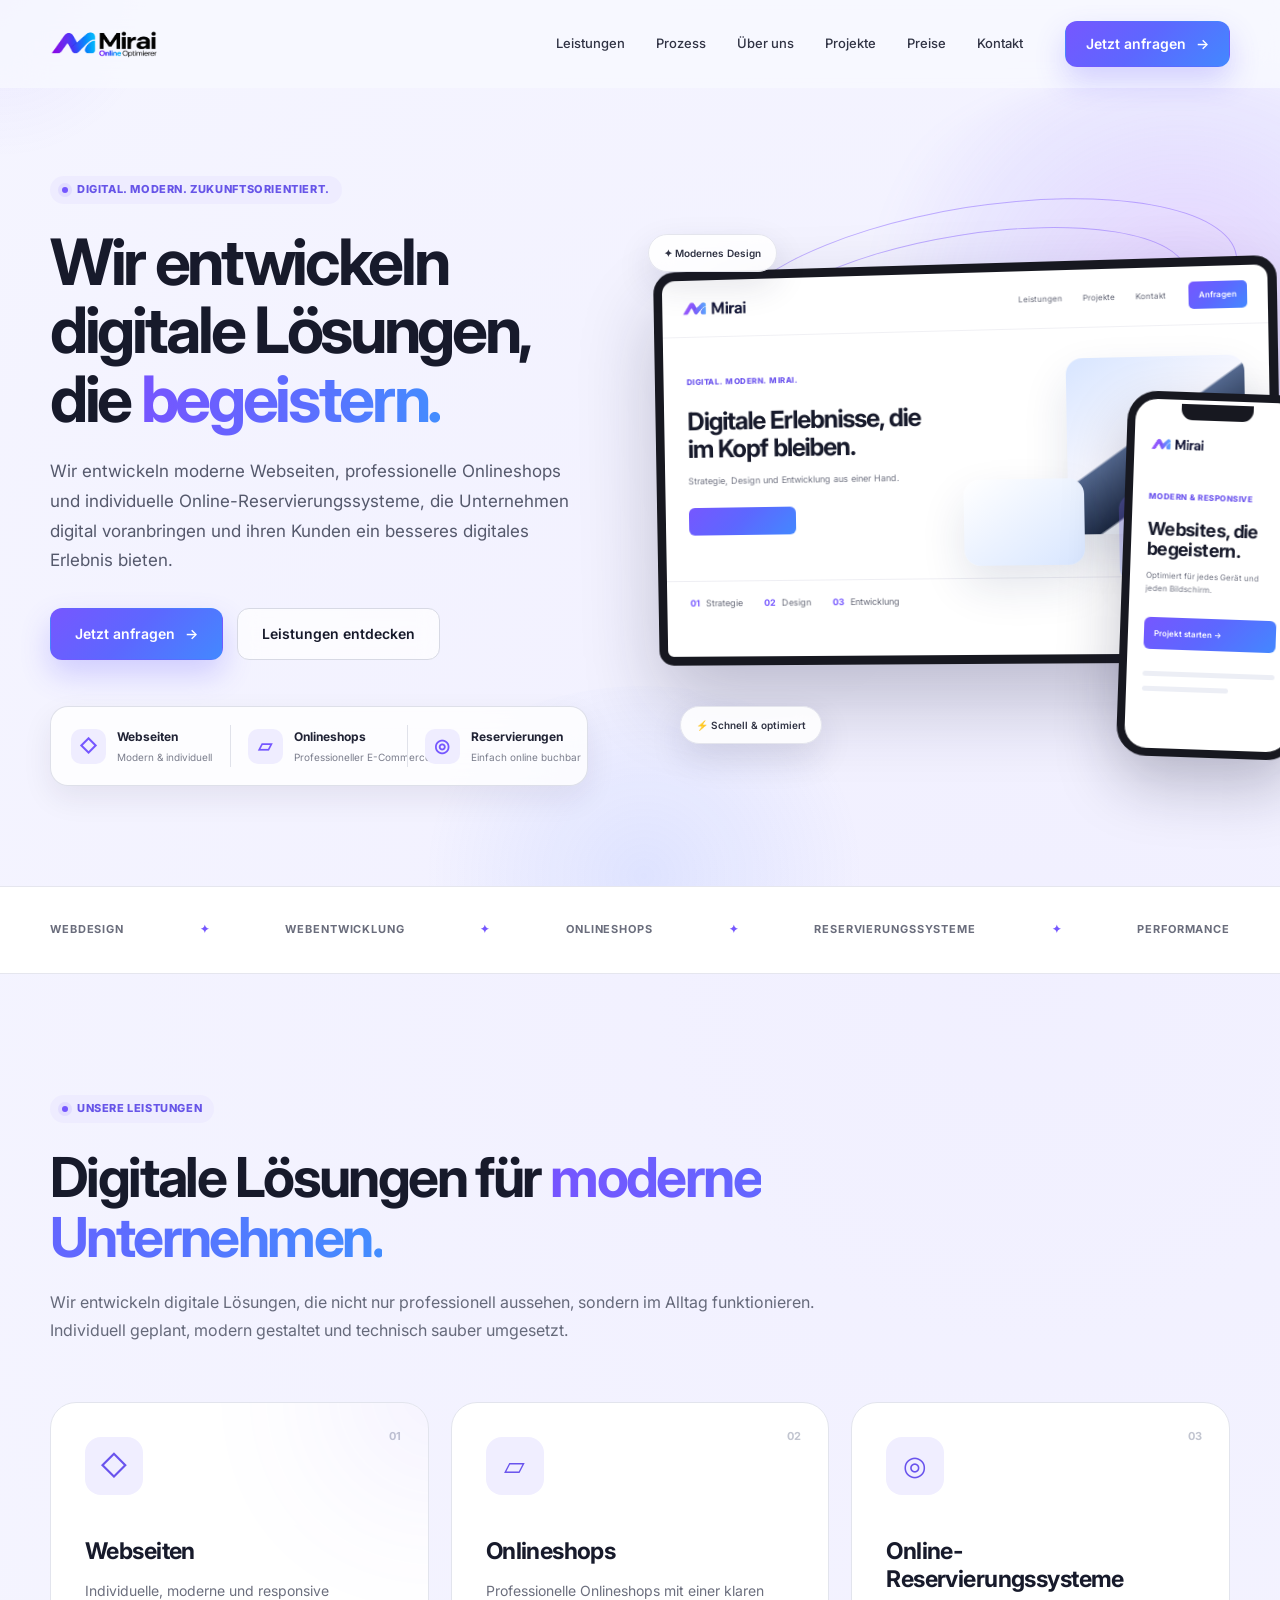
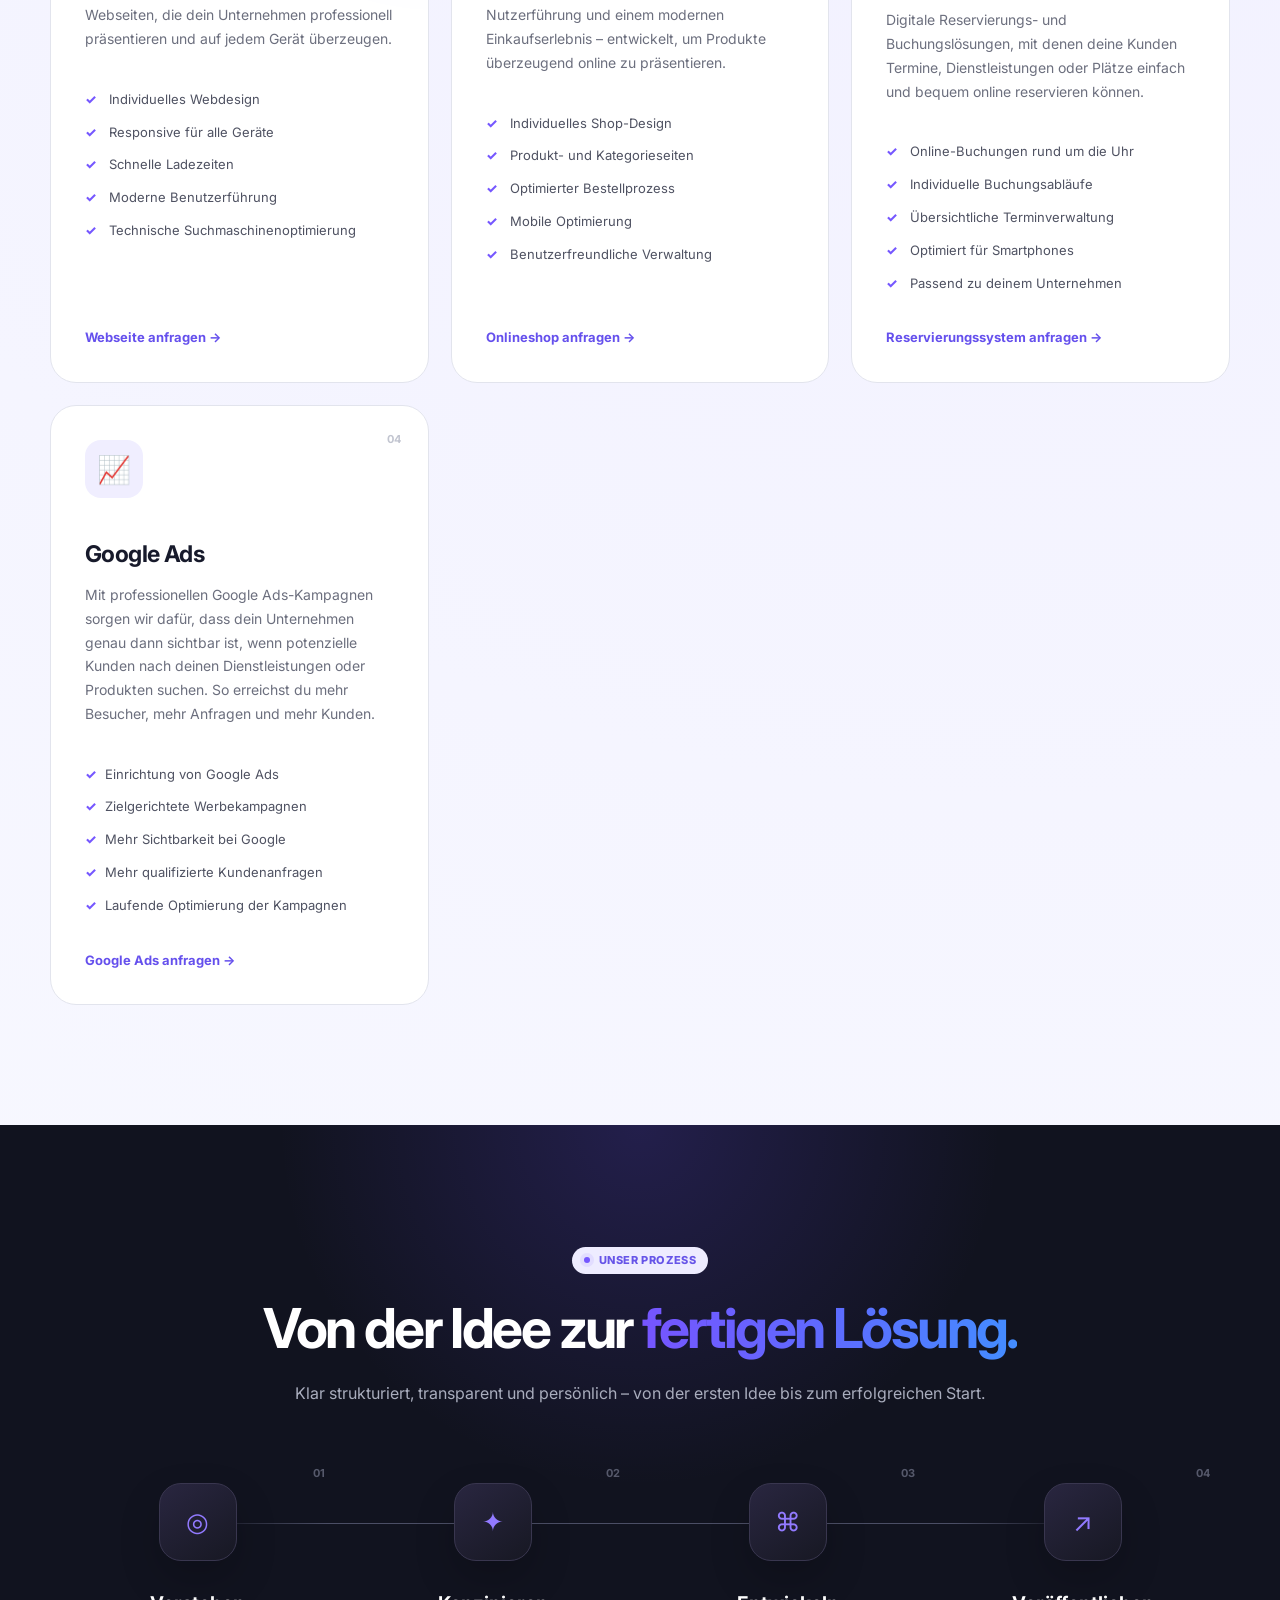
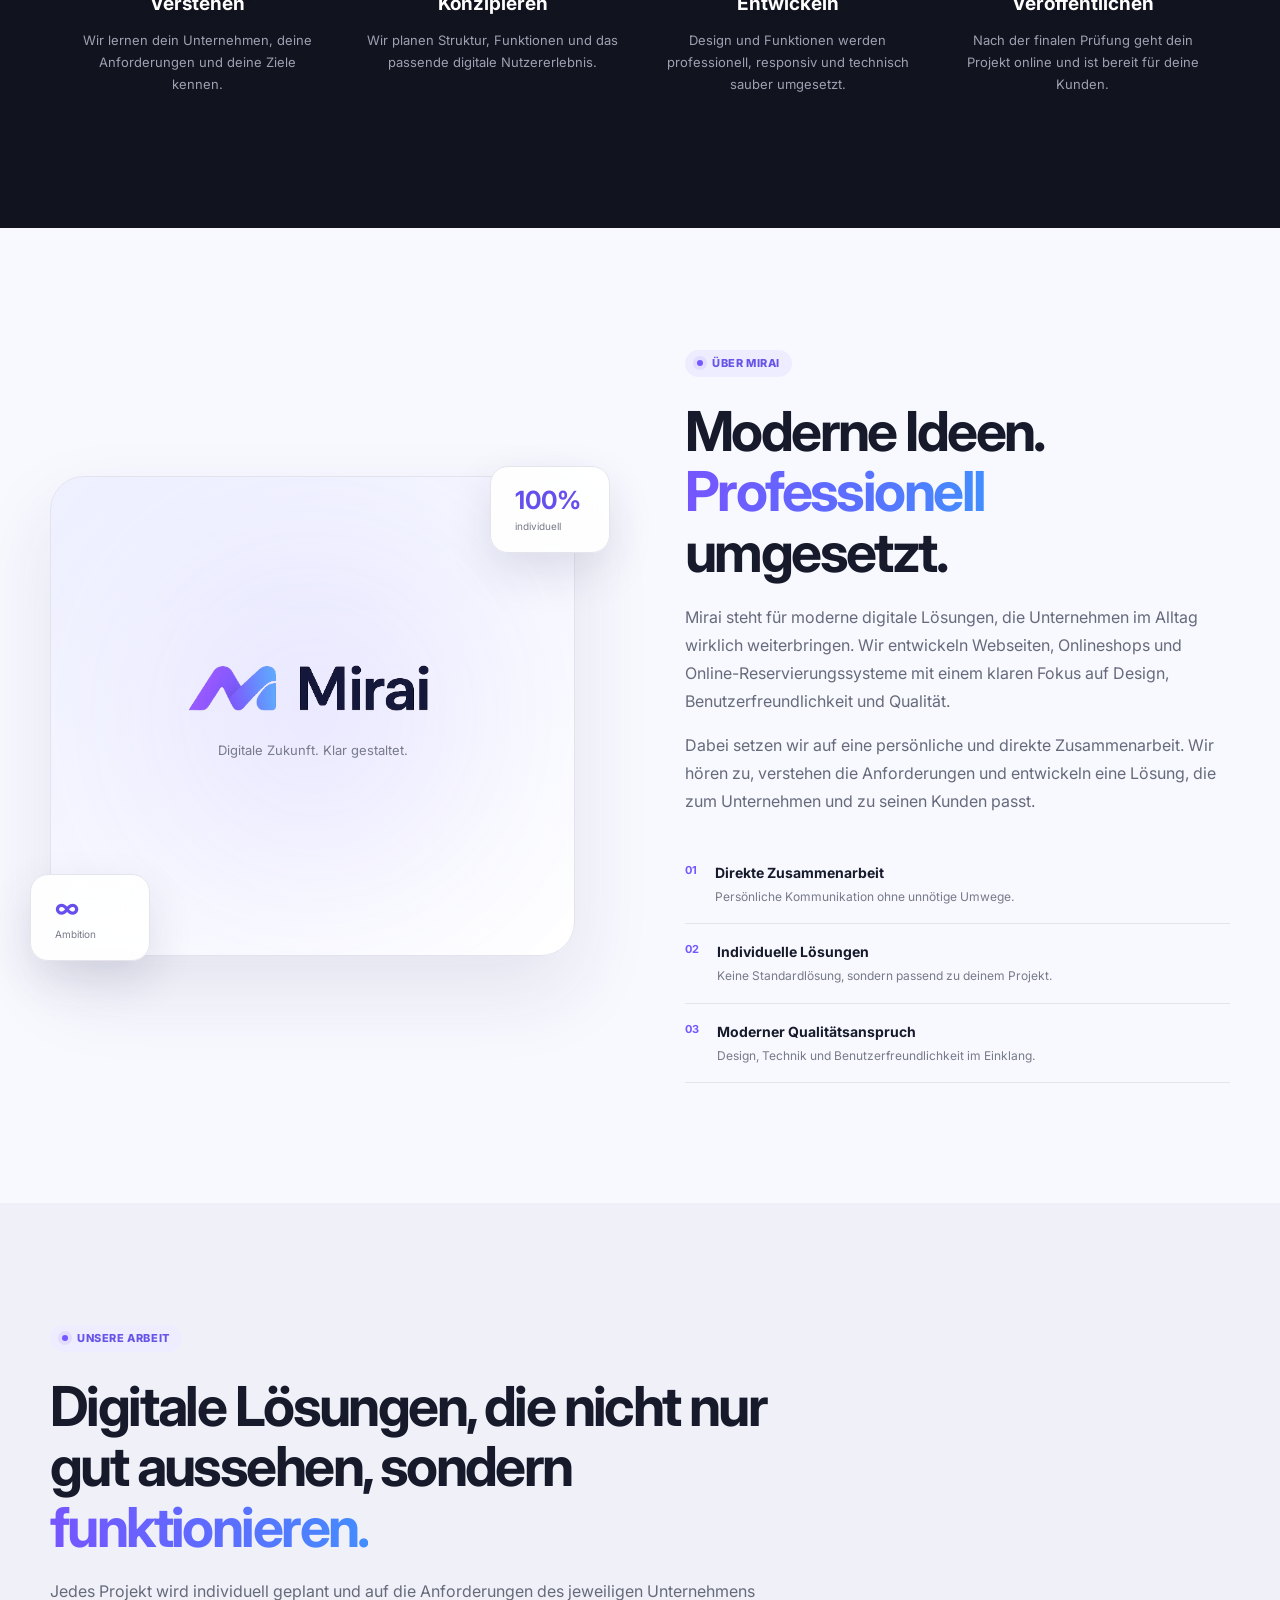
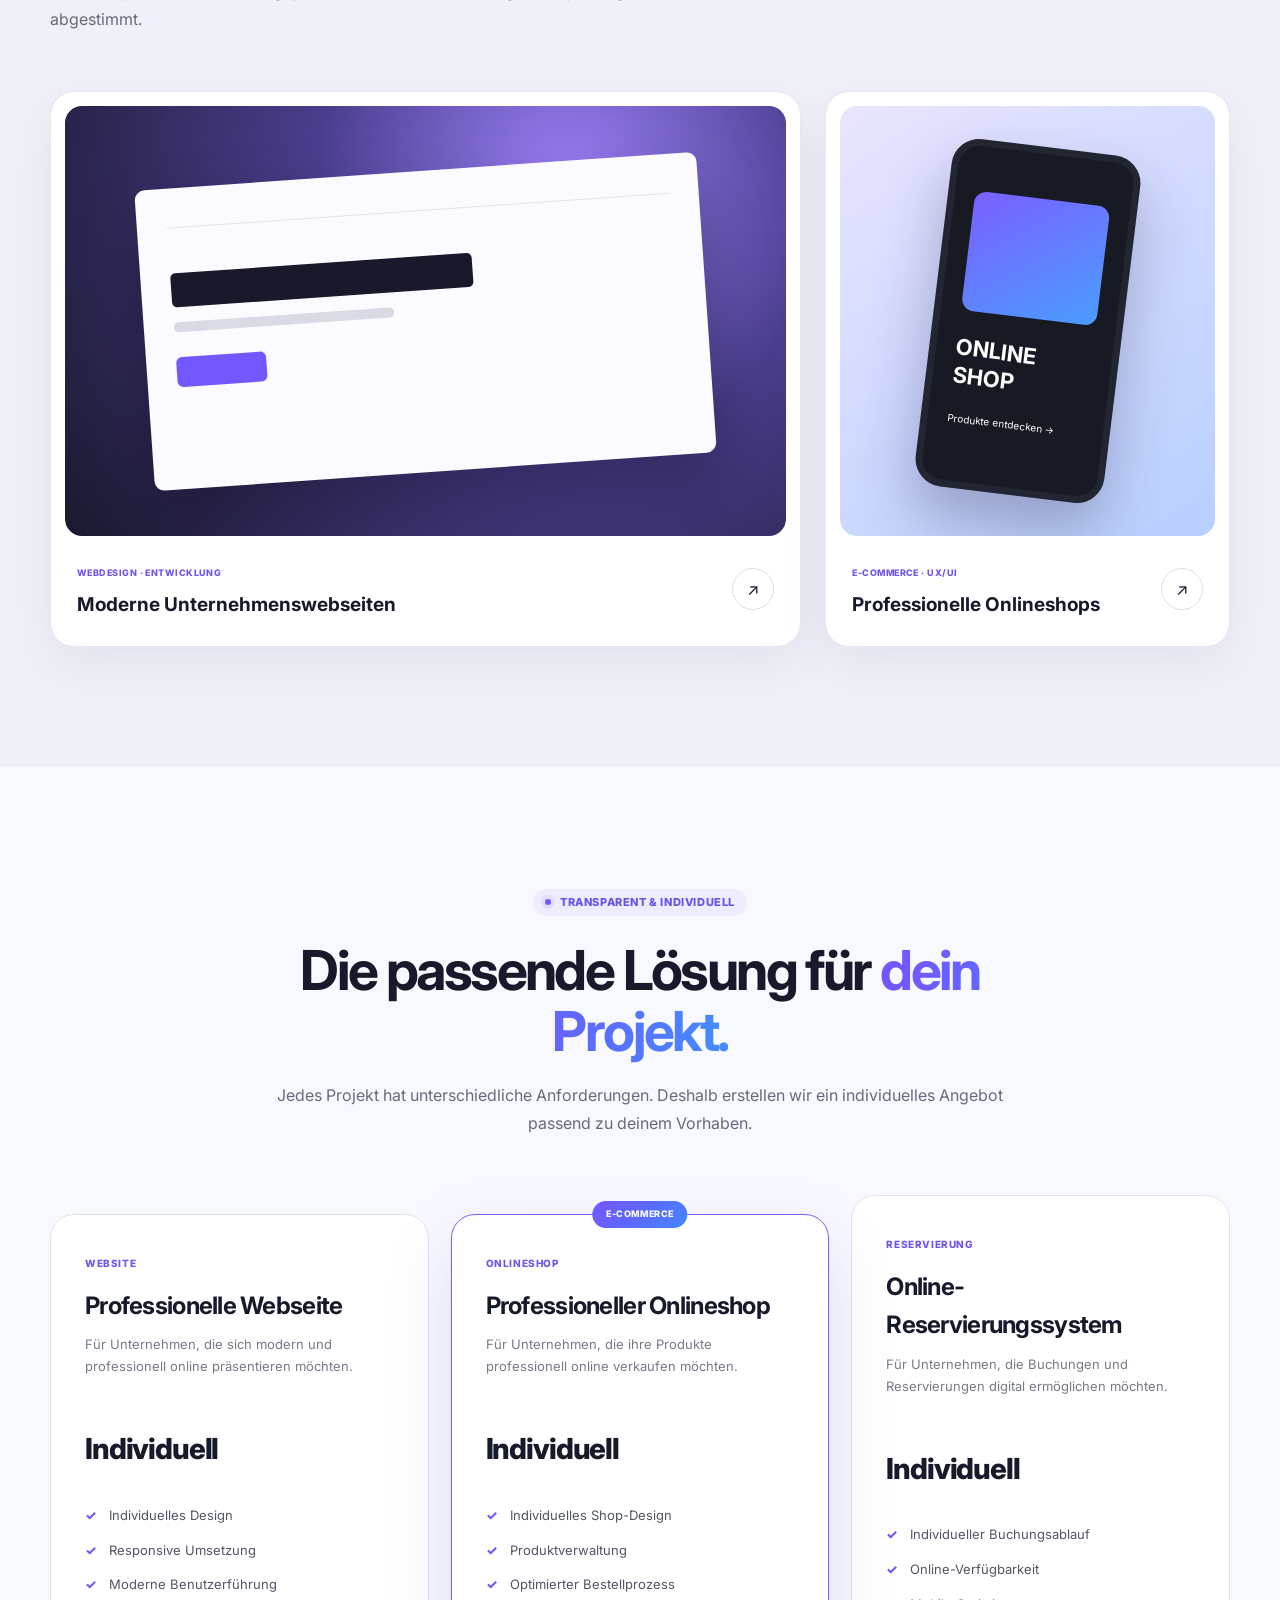
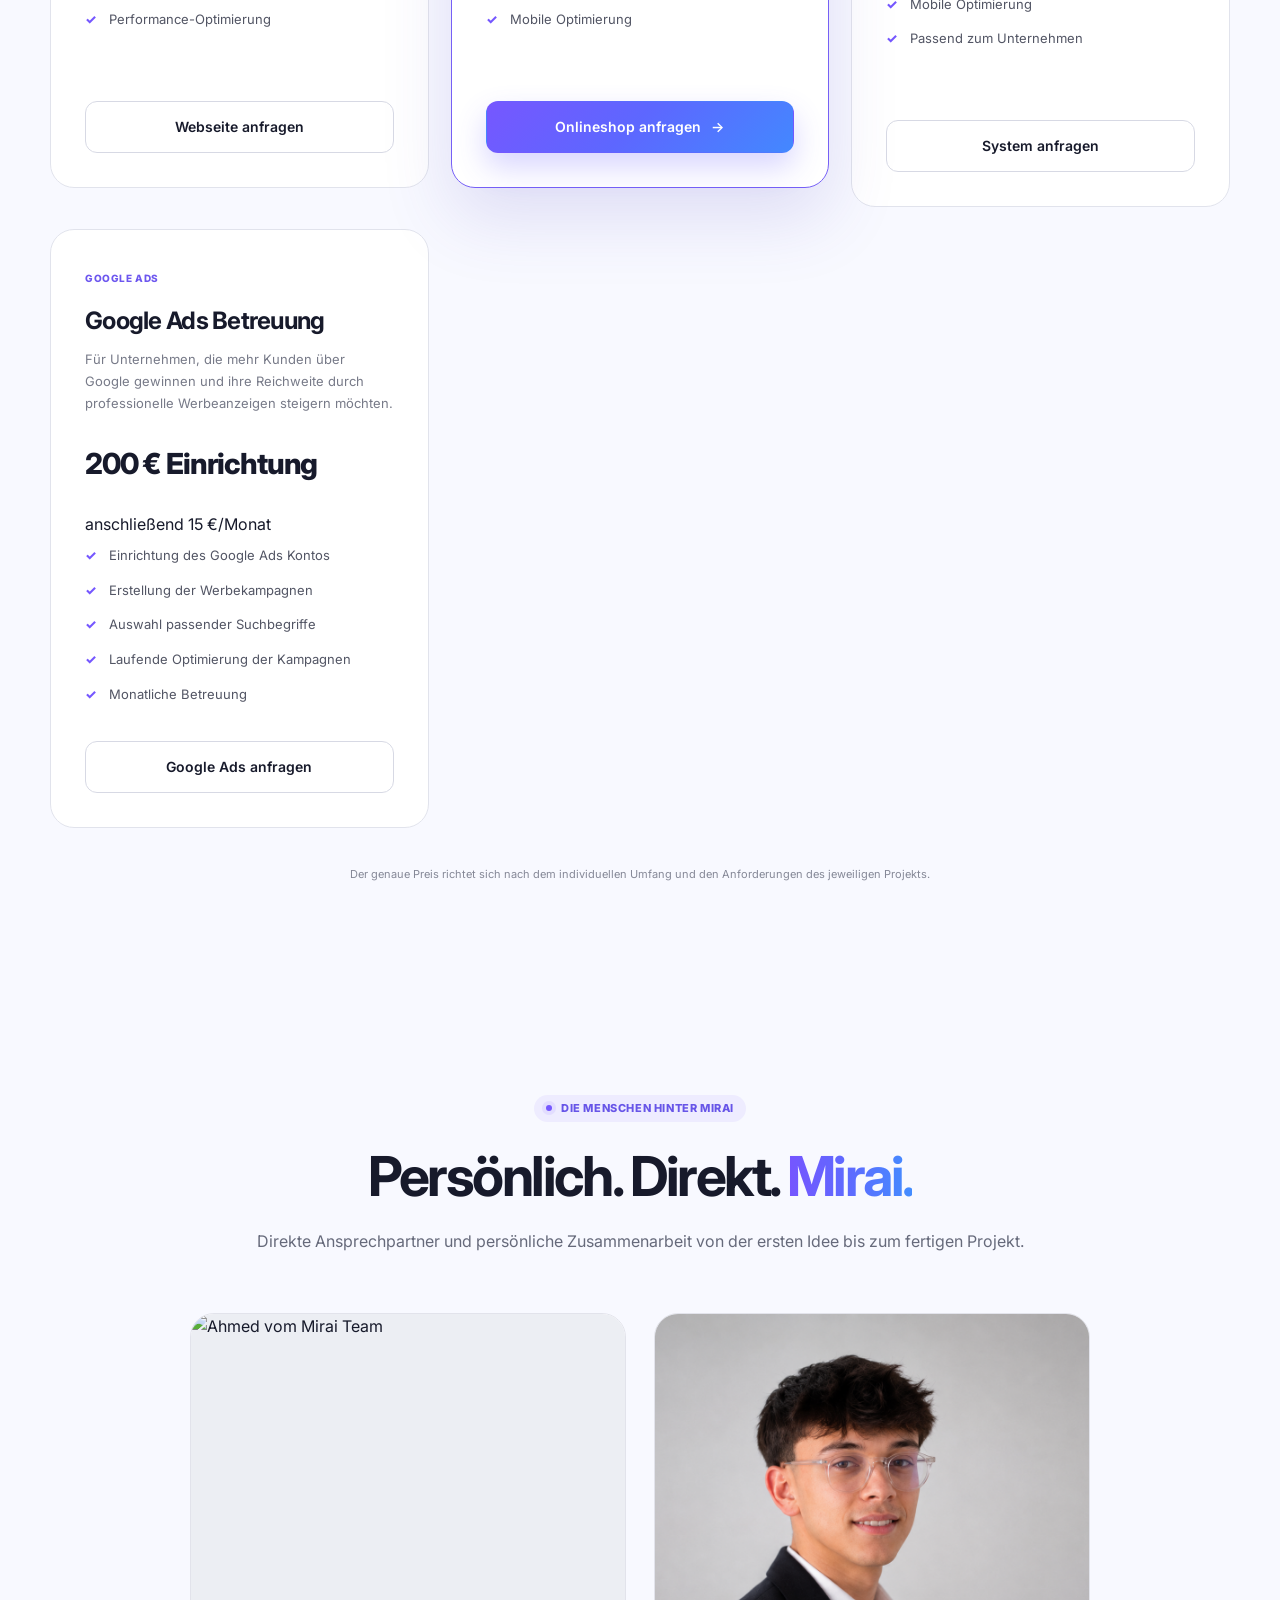
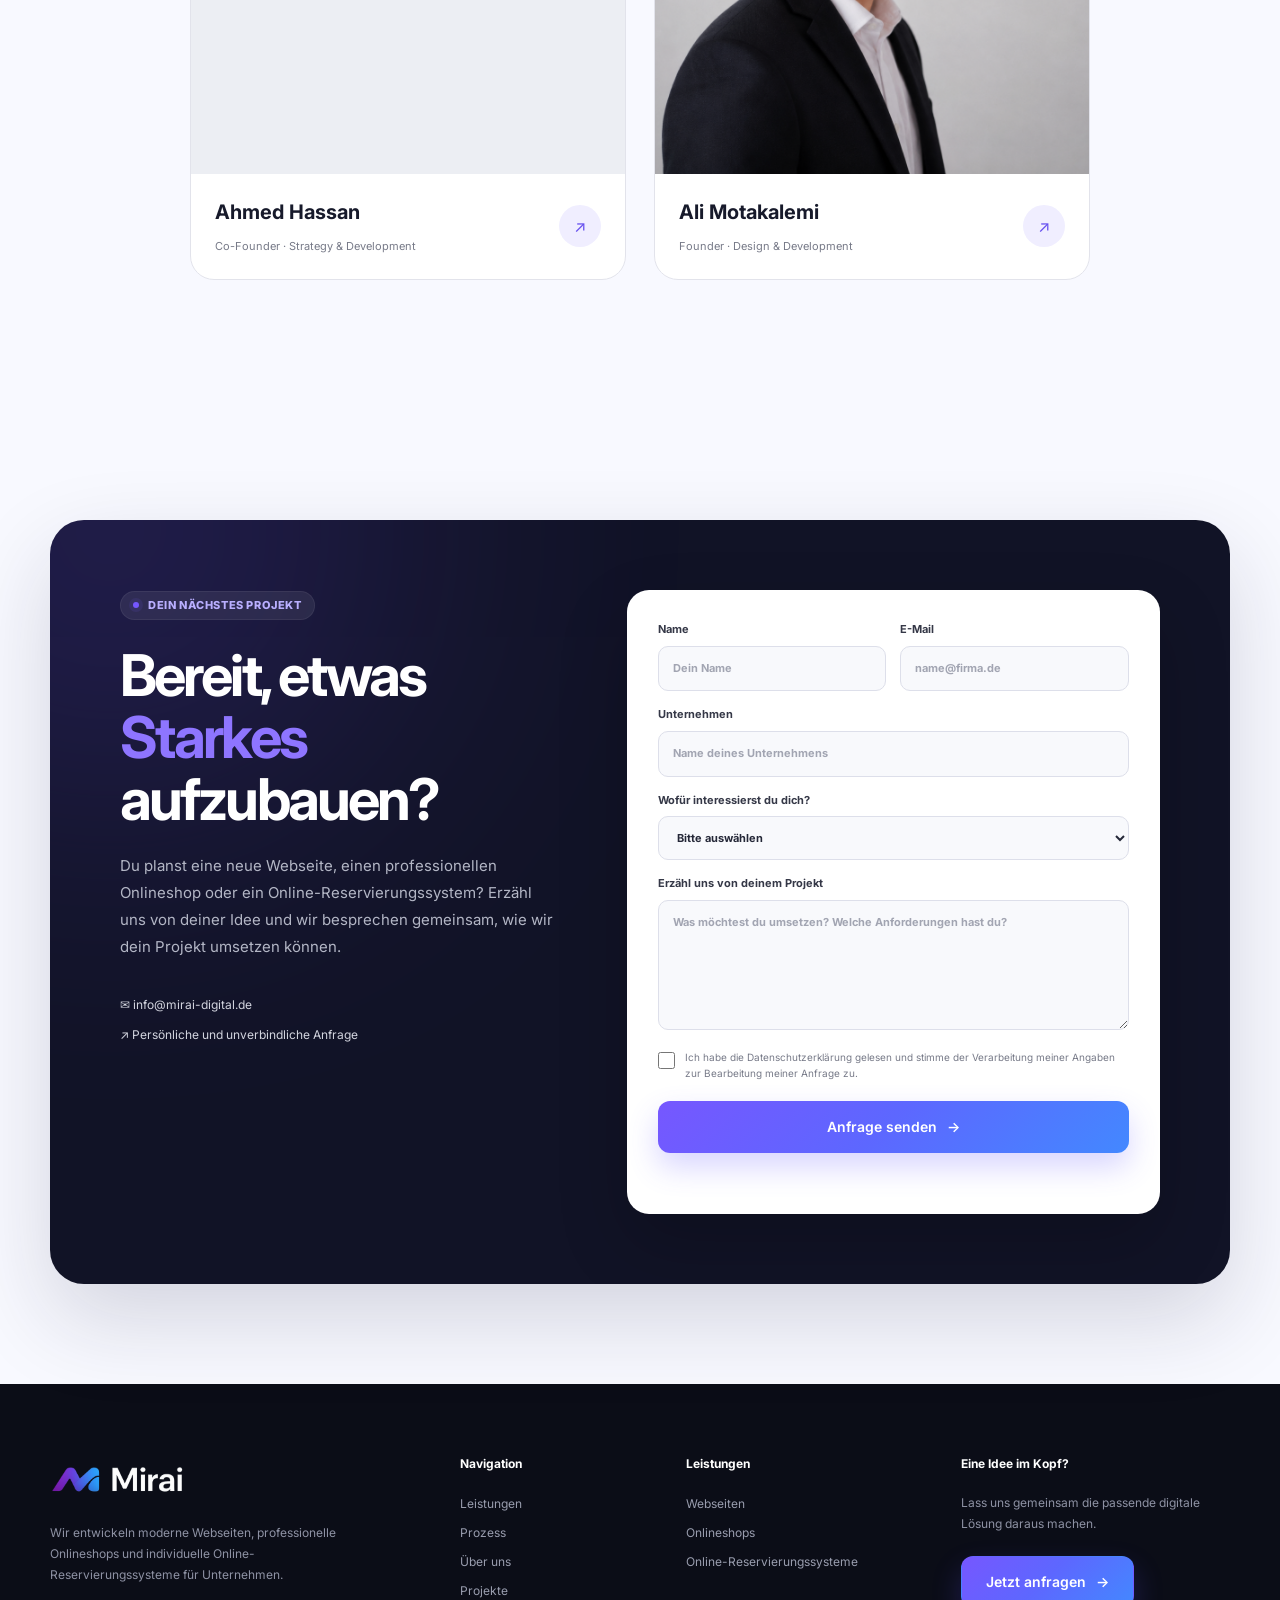
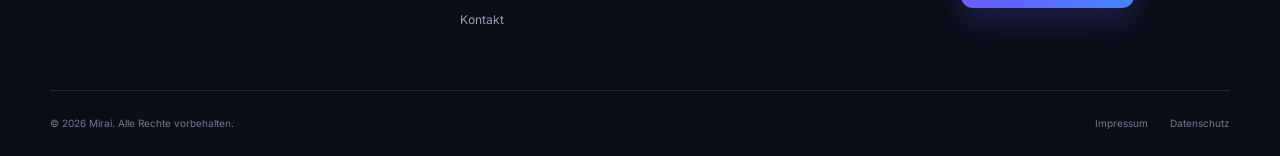
==== mirai/index.html @ 445f2cec "Add files via upload" ====
<!DOCTYPE html>
<html lang="de">

<head>
 

    <!-- =========================================================
         MIRAI — WEBSITE
         index.html
         ========================================================= -->

    <meta charset="UTF-8">

    <meta
        name="viewport"
        content="width=device-width, initial-scale=1.0"
    >

    <!-- SEO -->
    <title>Mirai – Online-Optimierer | Webseiten, Onlineshops & Online-Sichtbarkeit</title>

    <meta
        name="description"
        content="Mirai entwickelt moderne Webseiten, professionelle Onlineshops und individuelle Online-Reservierungssysteme für Unternehmen."
    >

    <meta
        name="keywords"
        content="Mirai, Webdesign, Webseiten, Onlineshops, Online Reservierungssysteme, Buchungssysteme, Webentwicklung"
    >

    <meta
        name="author"
        content="Mirai"
    >

    <meta
        name="theme-color"
        content="#f8f9ff"
    >


    <!-- =========================================================
         OPEN GRAPH
         ========================================================= -->

    <meta
        property="og:title"
        content="Mirai — Digitale Lösungen, die begeistern"
    >

    <meta
        property="og:description"
        content="Moderne Webseiten, professionelle Onlineshops und individuelle Online-Reservierungssysteme."
    >

    <meta
        property="og:type"
        content="website"
    >


    <!-- =========================================================
         GOOGLE FONT
         ========================================================= -->

    <link
        rel="preconnect"
        href="https://fonts.googleapis.com"
    >

    <link
        rel="preconnect"
        href="https://fonts.gstatic.com"
        crossorigin
    >

    <link
        href="https://fonts.googleapis.com/css2?family=Inter:wght@400;500;600;700;800&display=swap"
        rel="stylesheet"
    >
    
<link rel="icon" href="mirai_online_opt_logo.webp" type="image/webp">
    <!-- =========================================================
         CSS
         ========================================================= -->

    <link
        rel="stylesheet"
        href="styles.css"
    >


    <!-- =========================================================
         JAVASCRIPT
         ========================================================= -->

         

<!-- Google tag (gtag.js) -->
<script async src="https://www.googletagmanager.com/gtag/js?id=AW-18411467641">
</script>
<script>
  window.dataLayer = window.dataLayer || [];
  function gtag(){dataLayer.push(arguments);}
  gtag('js', new Date());

  gtag('config', 'AW-18411467641');
</script>
</head>


<body>


    <!-- =========================================================
         DEKORATIVER CURSOR GLOW
         ========================================================= -->

    <div
        class="cursor-glow"
        aria-hidden="true"
    ></div>



    <!-- =========================================================
         HEADER
         ========================================================= -->

    <header
        class="site-header"
        id="top"
    >

        <div class="container nav-wrap">


            <!-- LOGO -->
            <a
                class="brand"
                href="#top"
                aria-label="Mirai Startseite"
            >

                <img
                    src="miraischwartz.webp"
                    alt="Mirai Logo"
                >

            </a>



            <!-- DESKTOP NAVIGATION -->
            <nav
                class="desktop-nav"
                aria-label="Hauptnavigation"
            >

                <a href="#leistungen">
                    Leistungen
                </a>

                <a href="#prozess">
                    Prozess
                </a>

                <a href="#ueber-uns">
                    Über uns
                </a>

                <a href="#projekte">
                    Projekte
                </a>

                <a href="#preise">
                    Preise
                </a>

                <a href="#kontakt">
                    Kontakt
                </a>

            </nav>



            <!-- HEADER CTA -->
            <a
                class="button button-primary nav-cta"
                href="#kontakt"
            >

                Jetzt anfragen

                <span aria-hidden="true">
                    →
                </span>

            </a>



            <!-- MOBILE MENU BUTTON -->
            <button
                class="menu-toggle"
                type="button"
                aria-label="Menü öffnen"
                aria-expanded="false"
                aria-controls="mobile-menu"
            >

                <span></span>
                <span></span>

            </button>

        </div>



        <!-- =====================================================
             MOBILE MENU
             ===================================================== -->

        <div
            class="mobile-menu"
            id="mobile-menu"
        >

            <nav aria-label="Mobile Navigation">

                <a href="#leistungen">
                    Leistungen
                </a>

                <a href="#prozess">
                    Prozess
                </a>

                <a href="#ueber-uns">
                    Über uns
                </a>

                <a href="#projekte">
                    Projekte
                </a>

                <a href="#preise">
                    Preise
                </a>

                <a href="#kontakt">
                    Kontakt
                </a>

            </nav>


            <a
                class="button button-primary"
                href="#kontakt"
            >

                Projekt anfragen

                <span aria-hidden="true">
                    →
                </span>

            </a>

        </div>

    </header>



    <!-- =========================================================
         MAIN
         ========================================================= -->

    <main>



        <!-- =====================================================
             HERO SECTION
             ===================================================== -->

        <section class="hero section">


            <!-- BACKGROUND DECORATION -->
            <div
                class="hero-orb hero-orb-one"
                aria-hidden="true"
            ></div>

            <div
                class="hero-orb hero-orb-two"
                aria-hidden="true"
            ></div>



            <div class="container hero-grid">


                <!-- =================================================
                     HERO TEXT
                     ================================================= -->

                <div class="hero-copy reveal">


                    <div class="eyebrow">

                        <span></span>

                        DIGITAL. MODERN. ZUKUNFTSORIENTIERT.

                    </div>



                    <h1>

                        Wir entwickeln digitale Lösungen,
                        die

                        <span class="gradient-text">
                            begeistern.
                        </span>

                    </h1>



                    <p class="hero-lead">

                        Wir entwickeln moderne Webseiten,
                        professionelle Onlineshops und individuelle
                        Online-Reservierungssysteme, die Unternehmen
                        digital voranbringen und ihren Kunden ein
                        besseres digitales Erlebnis bieten.

                    </p>



                    <!-- HERO BUTTONS -->
                    <div class="hero-actions">


                        <a
                            class="button button-primary"
                            href="#kontakt"
                        >

                            Jetzt anfragen

                            <span aria-hidden="true">
                                →
                            </span>

                        </a>



                        <a
                            class="button button-secondary"
                            href="#leistungen"
                        >

                            Leistungen entdecken

                        </a>


                    </div>



                    <!-- HERO SERVICE OVERVIEW -->
                    <div class="roadmap-card">


                        <div class="roadmap-item">

                            <div
                                class="roadmap-icon"
                                aria-hidden="true"
                            >
                                ◇
                            </div>

                            <div>

                                <strong>
                                    Webseiten
                                </strong>

                                <span>
                                    Modern &amp; individuell
                                </span>

                            </div>

                        </div>



                        <div
                            class="roadmap-divider"
                            aria-hidden="true"
                        ></div>



                        <div class="roadmap-item">

                            <div
                                class="roadmap-icon"
                                aria-hidden="true"
                            >
                                ▱
                            </div>

                            <div>

                                <strong>
                                    Onlineshops
                                </strong>

                                <span>
                                    Professioneller E-Commerce
                                </span>

                            </div>

                        </div>



                        <div
                            class="roadmap-divider"
                            aria-hidden="true"
                        ></div>



                        <div class="roadmap-item">

                            <div
                                class="roadmap-icon"
                                aria-hidden="true"
                            >
                                ◎
                            </div>

                            <div>

                                <strong>
                                    Reservierungen
                                </strong>

                                <span>
                                    Einfach online buchbar
                                </span>

                            </div>

                        </div>


                    </div>

                </div>



                <!-- =================================================
                     HERO VISUAL
                     ================================================= -->

                <div class="hero-visual reveal">


                    <!-- DECORATIVE RINGS -->
                    <div
                        class="visual-ring ring-one"
                        aria-hidden="true"
                    ></div>

                    <div
                        class="visual-ring ring-two"
                        aria-hidden="true"
                    ></div>



                    <!-- =============================================
                         DESKTOP WEBSITE MOCKUP
                         ============================================= -->

                    <div class="browser-card">


                        <!-- MOCKUP HEADER -->
                        <div class="browser-top">


                            <img
                                src="logo.png"
                                alt=""
                                class="browser-logo"
                            >


                            <div class="browser-links">

                                <span>
                                    Leistungen
                                </span>

                                <span>
                                    Projekte
                                </span>

                                <span>
                                    Kontakt
                                </span>

                            </div>


                            <span class="mini-button">
                                Anfragen
                            </span>


                        </div>



                        <!-- MOCKUP CONTENT -->
                        <div class="browser-content">


                            <div class="browser-copy">


                                <span class="mini-eyebrow">

                                    DIGITAL. MODERN. MIRAI.

                                </span>



                                <h3>

                                    Digitale Erlebnisse,
                                    die im Kopf bleiben.

                                </h3>



                                <p>

                                    Strategie, Design und Entwicklung
                                    aus einer Hand.

                                </p>



                                <div
                                    class="browser-cta"
                                    aria-hidden="true"
                                ></div>


                            </div>



                            <!-- ABSTRACT MOCKUP ART -->
                            <div
                                class="browser-art"
                                aria-hidden="true"
                            >

                                <div class="art-card art-a"></div>

                                <div class="art-card art-b"></div>

                                <div class="art-card art-c"></div>

                            </div>


                        </div>



                        <!-- MOCKUP FEATURES -->
                        <div class="browser-stats">


                            <span>

                                <b>
                                    01
                                </b>

                                Strategie

                            </span>


                            <span>

                                <b>
                                    02
                                </b>

                                Design

                            </span>


                            <span>

                                <b>
                                    03
                                </b>

                                Entwicklung

                            </span>


                        </div>


                    </div>



                    <!-- =============================================
                         MOBILE MOCKUP
                         ============================================= -->

                    <div class="phone-card">


                        <div
                            class="phone-notch"
                            aria-hidden="true"
                        ></div>



                        <img
                            src="logo.png"
                            alt=""
                            class="phone-logo"
                        >



                        <span class="mini-eyebrow">

                            MODERN &amp; RESPONSIVE

                        </span>



                        <h4>

                            Websites,
                            die begeistern.

                        </h4>



                        <p>

                            Optimiert für jedes Gerät
                            und jeden Bildschirm.

                        </p>



                        <div class="phone-button">

                            Projekt starten →

                        </div>



                        <div
                            class="phone-line"
                            aria-hidden="true"
                        ></div>


                        <div
                            class="phone-line short"
                            aria-hidden="true"
                        ></div>


                    </div>



                    <!-- FLOATING LABELS -->
                    <div class="floating-pill pill-one">

                        ✦ Modernes Design

                    </div>


                    <div class="floating-pill pill-two">

                        ⚡ Schnell &amp; optimiert

                    </div>


                </div>

            </div>

        </section>



        <!-- =====================================================
             TRUST STRIP
             ===================================================== -->

        <section
            class="trust-strip"
            aria-label="Unsere Leistungen"
        >

            <div class="container trust-inner">


                <span>
                    Webdesign
                </span>

                <i aria-hidden="true">
                    ✦
                </i>


                <span>
                    Webentwicklung
                </span>

                <i aria-hidden="true">
                    ✦
                </i>


                <span>
                    Onlineshops
                </span>

                <i aria-hidden="true">
                    ✦
                </i>


                <span>
                    Reservierungssysteme
                </span>

                <i aria-hidden="true">
                    ✦
                </i>


                <span>
                    Performance
                </span>


            </div>

        </section>



        <!-- =====================================================
             LEISTUNGEN
             ===================================================== -->

        <section
            class="section"
            id="leistungen"
        >

            <div class="container">


                <!-- SECTION HEADING -->
                <div class="section-heading reveal">


                    <div class="eyebrow">

                        <span></span>

                        UNSERE LEISTUNGEN

                    </div>



                    <h2>

                        Digitale Lösungen für

                        <span class="gradient-text">
                            moderne Unternehmen.
                        </span>

                    </h2>



                    <p>

                        Wir entwickeln digitale Lösungen, die nicht
                        nur professionell aussehen, sondern im Alltag
                        funktionieren. Individuell geplant, modern
                        gestaltet und technisch sauber umgesetzt.

                    </p>


                </div>



                <!-- =================================================
                     SERVICES GRID
                     ================================================= -->

                <div class="services-grid">



                    <!-- =============================================
                         SERVICE 01 — WEBSEITEN
                         ============================================= -->

                    <article class="service-card featured reveal">


                        <div class="service-number">
                            01
                        </div>



                        <div
                            class="service-icon"
                            aria-hidden="true"
                        >
                            ◇
                        </div>



                        <h3>
                            Webseiten
                        </h3>



                        <p>

                            Individuelle, moderne und responsive
                            Webseiten, die dein Unternehmen
                            professionell präsentieren und auf jedem
                            Gerät überzeugen.

                        </p>



                        <ul>

                            <li>
                                Individuelles Webdesign
                            </li>

                            <li>
                                Responsive für alle Geräte
                            </li>

                            <li>
                                Schnelle Ladezeiten
                            </li>

                            <li>
                                Moderne Benutzerführung
                            </li>

                            <li>
                                Technische Suchmaschinenoptimierung
                            </li>

                        </ul>



                        <a href="#kontakt">

                            Webseite anfragen →

                        </a>


                    </article>



                    <!-- =============================================
                         SERVICE 02 — ONLINESHOPS
                         ============================================= -->

                    <article class="service-card reveal">


                        <div class="service-number">
                            02
                        </div>



                        <div
                            class="service-icon"
                            aria-hidden="true"
                        >
                            ▱
                        </div>



                        <h3>
                            Onlineshops
                        </h3>



                        <p>

                            Professionelle Onlineshops mit einer
                            klaren Nutzerführung und einem modernen
                            Einkaufserlebnis – entwickelt, um Produkte
                            überzeugend online zu präsentieren.

                        </p>



                        <ul>

                            <li>
                                Individuelles Shop-Design
                            </li>

                            <li>
                                Produkt- und Kategorieseiten
                            </li>

                            <li>
                                Optimierter Bestellprozess
                            </li>

                            <li>
                                Mobile Optimierung
                            </li>

                            <li>
                                Benutzerfreundliche Verwaltung
                            </li>

                        </ul>



                        <a href="#kontakt">

                            Onlineshop anfragen →

                        </a>


                    </article>



                    <!-- =============================================
                         SERVICE 03 — RESERVIERUNGSSYSTEME
                         ============================================= -->

                    <article class="service-card reveal">


                        <div class="service-number">
                            03
                        </div>



                        <div
                            class="service-icon"
                            aria-hidden="true"
                        >
                            ◎
                        </div>



                        <h3>
                            Online-Reservierungssysteme
                        </h3>



                        <p>

                            Digitale Reservierungs- und
                            Buchungslösungen, mit denen deine Kunden
                            Termine, Dienstleistungen oder Plätze
                            einfach und bequem online reservieren
                            können.

                        </p>



                        <ul>

                            <li>
                                Online-Buchungen rund um die Uhr
                            </li>

                            <li>
                                Individuelle Buchungsabläufe
                            </li>

                            <li>
                                Übersichtliche Terminverwaltung
                            </li>

                            <li>
                                Optimiert für Smartphones
                            </li>

                            <li>
                                Passend zu deinem Unternehmen
                            </li>

                        </ul>



                        <a href="#kontakt">

                            Reservierungssystem anfragen →

                        </a>


                    </article>

                    <!-- =============================================
     SERVICE 04 — GOOGLE ADS
     ============================================= -->

<article class="service-card reveal">

    <div class="service-number">
        04
    </div>

    <div class="service-icon" aria-hidden="true">
        📈
    </div>

    <h3>
        Google Ads
    </h3>

    <p>
        Mit professionellen Google Ads-Kampagnen sorgen wir dafür,
        dass dein Unternehmen genau dann sichtbar ist, wenn potenzielle
        Kunden nach deinen Dienstleistungen oder Produkten suchen.
        So erreichst du mehr Besucher, mehr Anfragen und mehr Kunden.
    </p>

    <ul>

        <li>Einrichtung von Google Ads</li>

        <li>Zielgerichtete Werbekampagnen</li>

        <li>Mehr Sichtbarkeit bei Google</li>

        <li>Mehr qualifizierte Kundenanfragen</li>

        <li>Laufende Optimierung der Kampagnen</li>

    </ul>

    <a href="#kontakt">
        Google Ads anfragen →
    </a>

</article>


                </div>

            </div>

        </section>



        <!-- =====================================================
             PROZESS
             ===================================================== -->

        <section
            class="section process-section"
            id="prozess"
        >

            <div class="container">


                <div class="section-heading centered reveal">


                    <div class="eyebrow">

                        <span></span>

                        UNSER PROZESS

                    </div>



                    <h2>

                        Von der Idee zur

                        <span class="gradient-text">
                            fertigen Lösung.
                        </span>

                    </h2>



                    <p>

                        Klar strukturiert, transparent und
                        persönlich – von der ersten Idee bis
                        zum erfolgreichen Start.

                    </p>


                </div>



                <div class="process-grid">



                    <!-- STEP 01 -->
                    <article class="process-step reveal">


                        <span>
                            01
                        </span>


                        <div
                            class="process-icon"
                            aria-hidden="true"
                        >
                            ◎
                        </div>


                        <h3>
                            Verstehen
                        </h3>


                        <p>

                            Wir lernen dein Unternehmen,
                            deine Anforderungen und deine
                            Ziele kennen.

                        </p>


                    </article>



                    <!-- STEP 02 -->
                    <article class="process-step reveal">


                        <span>
                            02
                        </span>


                        <div
                            class="process-icon"
                            aria-hidden="true"
                        >
                            ✦
                        </div>


                        <h3>
                            Konzipieren
                        </h3>


                        <p>

                            Wir planen Struktur, Funktionen
                            und das passende digitale
                            Nutzererlebnis.

                        </p>


                    </article>



                    <!-- STEP 03 -->
                    <article class="process-step reveal">


                        <span>
                            03
                        </span>


                        <div
                            class="process-icon"
                            aria-hidden="true"
                        >
                            ⌘
                        </div>


                        <h3>
                            Entwickeln
                        </h3>


                        <p>

                            Design und Funktionen werden
                            professionell, responsiv und
                            technisch sauber umgesetzt.

                        </p>


                    </article>



                    <!-- STEP 04 -->
                    <article class="process-step reveal">


                        <span>
                            04
                        </span>


                        <div
                            class="process-icon"
                            aria-hidden="true"
                        >
                            ↗
                        </div>


                        <h3>
                            Veröffentlichen
                        </h3>


                        <p>

                            Nach der finalen Prüfung geht
                            dein Projekt online und ist
                            bereit für deine Kunden.

                        </p>


                    </article>


                </div>

            </div>

        </section>



        <!-- =====================================================
             ÜBER UNS
             ===================================================== -->

        <section
            class="section about-section"
            id="ueber-uns"
        >

            <div class="container about-grid">



                <!-- ABOUT VISUAL -->
                <div class="about-visual reveal">


                    <div class="about-logo-card">


                        <img
                            src="logo.png"
                            alt="Mirai Logo"
                        >


                        <p>

                            Digitale Zukunft.
                            Klar gestaltet.

                        </p>


                    </div>



                    <div class="metric metric-a">


                        <strong>
                            100%
                        </strong>


                        <span>
                            individuell
                        </span>


                    </div>



                    <div class="metric metric-b">


                        <strong>
                            ∞
                        </strong>


                        <span>
                            Ambition
                        </span>


                    </div>


                </div>



                <!-- ABOUT TEXT -->
                <div class="about-copy reveal">


                    <div class="eyebrow">

                        <span></span>

                        ÜBER MIRAI

                    </div>



                    <h2>

                        Moderne Ideen.

                        <span class="gradient-text">
                            Professionell
                        </span>

                        umgesetzt.

                    </h2>



                    <p>

                        Mirai steht für moderne digitale Lösungen,
                        die Unternehmen im Alltag wirklich
                        weiterbringen. Wir entwickeln Webseiten,
                        Onlineshops und Online-Reservierungssysteme
                        mit einem klaren Fokus auf Design,
                        Benutzerfreundlichkeit und Qualität.

                    </p>



                    <p>

                        Dabei setzen wir auf eine persönliche und
                        direkte Zusammenarbeit. Wir hören zu,
                        verstehen die Anforderungen und entwickeln
                        eine Lösung, die zum Unternehmen und zu
                        seinen Kunden passt.

                    </p>



                    <div class="about-points">



                        <div>


                            <b>
                                01
                            </b>


                            <span>

                                <strong>
                                    Direkte Zusammenarbeit
                                </strong>

                                Persönliche Kommunikation
                                ohne unnötige Umwege.

                            </span>


                        </div>



                        <div>


                            <b>
                                02
                            </b>


                            <span>

                                <strong>
                                    Individuelle Lösungen
                                </strong>

                                Keine Standardlösung,
                                sondern passend zu deinem Projekt.

                            </span>


                        </div>



                        <div>


                            <b>
                                03
                            </b>


                            <span>

                                <strong>
                                    Moderner Qualitätsanspruch
                                </strong>

                                Design, Technik und
                                Benutzerfreundlichkeit im Einklang.

                            </span>


                        </div>


                    </div>


                </div>


            </div>

        </section>



        <!-- =====================================================
             PROJEKTE
             ===================================================== -->

        <section
            class="section projects-section"
            id="projekte"
        >

            <div class="container">


                <div class="section-heading reveal">


                    <div class="eyebrow">

                        <span></span>

                        UNSERE ARBEIT

                    </div>



                    <h2>

                        Digitale Lösungen, die nicht nur
                        gut aussehen, sondern

                        <span class="gradient-text">
                            funktionieren.
                        </span>

                    </h2>



                    <p>

                        Jedes Projekt wird individuell geplant
                        und auf die Anforderungen des jeweiligen
                        Unternehmens abgestimmt.

                    </p>


                </div>



                <div class="projects-grid">



                    <!-- PROJECT 01 -->
                    <article
                        class="project-card project-large reveal"
                    >


                        <div class="project-mockup mockup-one">


                            <div class="mockup-window">


                                <div class="mockup-nav"></div>

                                <div class="mockup-title"></div>

                                <div class="mockup-text"></div>

                                <div class="mockup-button"></div>


                            </div>


                        </div>



                        <div class="project-info">


                            <div>


                                <span>

                                    WEBDESIGN · ENTWICKLUNG

                                </span>


                                <h3>

                                    Moderne Unternehmenswebseiten

                                </h3>


                            </div>



                            <a
                                href="#kontakt"
                                aria-label="Webseitenprojekt anfragen"
                            >
                                ↗
                            </a>


                        </div>


                    </article>



                    <!-- PROJECT 02 -->
                    <article class="project-card reveal">


                        <div class="project-mockup mockup-two">


                            <div class="shop-phone">


                                <div></div>


                                <b>

                                    ONLINE
                                    <br>
                                    SHOP

                                </b>


                                <span>

                                    Produkte entdecken →

                                </span>


                            </div>


                        </div>



                        <div class="project-info">


                            <div>


                                <span>

                                    E-COMMERCE · UX/UI

                                </span>


                                <h3>

                                    Professionelle Onlineshops

                                </h3>


                            </div>



                            <a
                                href="#kontakt"
                                aria-label="Onlineshop anfragen"
                            >
                                ↗
                            </a>


                        </div>


                    </article>


                </div>

            </div>

        </section>



        <!-- =====================================================
             PREISE
             ===================================================== -->

        <section
            class="section pricing-section"
            id="preise"
        >

            <div class="container">


                <div class="section-heading centered reveal">


                    <div class="eyebrow">

                        <span></span>

                        TRANSPARENT &amp; INDIVIDUELL

                    </div>



                    <h2>

                        Die passende Lösung für

                        <span class="gradient-text">
                            dein Projekt.
                        </span>

                    </h2>



                    <p>

                        Jedes Projekt hat unterschiedliche
                        Anforderungen. Deshalb erstellen wir
                        ein individuelles Angebot passend
                        zu deinem Vorhaben.

                    </p>


                </div>



                <div class="pricing-grid">



                    <!-- WEBSITE -->
                    <article class="price-card reveal">


                        <span class="price-label">
                            WEBSITE
                        </span>


                        <h3>
                            Professionelle Webseite
                        </h3>


                        <p>

                            Für Unternehmen, die sich modern
                            und professionell online
                            präsentieren möchten.

                        </p>


                        <div class="price">
                            Individuell
                        </div>


                        <ul>

                            <li>
                                Individuelles Design
                            </li>

                            <li>
                                Responsive Umsetzung
                            </li>

                            <li>
                                Moderne Benutzerführung
                            </li>

                            <li>
                                Performance-Optimierung
                            </li>

                        </ul>


                        <a
                            class="button button-secondary"
                            href="#kontakt"
                        >

                            Webseite anfragen

                        </a>


                    </article>



                    <!-- ONLINESHOP -->
                    <article class="price-card popular reveal">


                        <div class="popular-badge">
                            E-COMMERCE
                        </div>


                        <span class="price-label">
                            ONLINESHOP
                        </span>


                        <h3>
                            Professioneller Onlineshop
                        </h3>


                        <p>

                            Für Unternehmen, die ihre
                            Produkte professionell
                            online verkaufen möchten.

                        </p>


                        <div class="price">
                            Individuell
                        </div>


                        <ul>

                            <li>
                                Individuelles Shop-Design
                            </li>

                            <li>
                                Produktverwaltung
                            </li>

                            <li>
                                Optimierter Bestellprozess
                            </li>

                            <li>
                                Mobile Optimierung
                            </li>

                        </ul>


                        <a
                            class="button button-primary"
                            href="#kontakt"
                        >

                            Onlineshop anfragen

                            <span aria-hidden="true">
                                →
                            </span>

                        </a>


                    </article>



                    <!-- RESERVATION -->
                    <article class="price-card reveal">


                        <span class="price-label">
                            RESERVIERUNG
                        </span>


                        <h3>
                            Online-Reservierungssystem
                        </h3>


                        <p>

                            Für Unternehmen, die Buchungen
                            und Reservierungen digital
                            ermöglichen möchten.

                        </p>


                        <div class="price">
                            Individuell
                        </div>


                        <ul>

                            <li>
                                Individueller Buchungsablauf
                            </li>

                            <li>
                                Online-Verfügbarkeit
                            </li>

                            <li>
                                Mobile Optimierung
                            </li>

                            <li>
                                Passend zum Unternehmen
                            </li>

                        </ul>


                        <a
                            class="button button-secondary"
                            href="#kontakt"
                        >

                            System anfragen

                        </a>


                    </article>


                    <!-- =============================================
     GOOGLE ADS
     ============================================= -->

<article class="price-card reveal">

    <span class="price-label">
        GOOGLE ADS
    </span>

    <h3>
        Google Ads Betreuung
    </h3>

    <p>
        Für Unternehmen, die mehr Kunden über Google gewinnen und ihre
        Reichweite durch professionelle Werbeanzeigen steigern möchten.
    </p>

    <div class="price">
        200 € Einrichtung
    </div>

    <div class="price-subtitle">
        anschließend 15 €/Monat
    </div>

    <ul>

        <li>
            Einrichtung des Google Ads Kontos
        </li>

        <li>
            Erstellung der Werbekampagnen
        </li>

        <li>
            Auswahl passender Suchbegriffe
        </li>

        <li>
            Laufende Optimierung der Kampagnen
        </li>

        <li>
            Monatliche Betreuung
        </li>

    </ul>

    <a
        class="button button-secondary"
        href="#kontakt"
    >
        Google Ads anfragen
    </a>

</article>


                </div>



                <p class="pricing-note">

                    Der genaue Preis richtet sich nach dem
                    individuellen Umfang und den Anforderungen
                    des jeweiligen Projekts.

                </p>


            </div>

        </section>



        <!-- =====================================================
             TEAM
             ===================================================== -->

        <section class="section team-section">


            <div class="container">


                <div class="section-heading centered reveal">


                    <div class="eyebrow">

                        <span></span>

                        DIE MENSCHEN HINTER MIRAI

                    </div>



                    <h2>

                        Persönlich. Direkt.

                        <span class="gradient-text">
                            Mirai.
                        </span>

                    </h2>



                    <p>

                        Direkte Ansprechpartner und persönliche
                        Zusammenarbeit von der ersten Idee
                        bis zum fertigen Projekt.

                    </p>


                </div>



                <div class="team-grid">



                    <!-- TEAM MEMBER 01 -->
                    <article class="team-card reveal">


                        <div class="team-image">


                            <img
                                src="AhmedContact.png"
                                alt="Ahmed vom Mirai Team"
                                loading="lazy"
                            >


                        </div>



                        <div class="team-info">


                            <div>


                                <h3>
                                    Ahmed Hassan
                                </h3>


                                <span>
                                    Co-Founder · Strategy &amp; Development
                                </span>

                            </div>



                            <a
                                href="#kontakt"
                                aria-label="Kontakt mit Ahmed aufnehmen"
                            >
                                ↗
                            </a>


                        </div>


                    </article>



                    <!-- TEAM MEMBER 02 -->
                    <article class="team-card reveal">


                        <div class="team-image">


                            <img
                                src="AliContact.png"
                                alt="Ali vom Mirai Team"
                                loading="lazy"
                            >


                        </div>



                        <div class="team-info">


                            <div>


                                <h3>
                                    Ali Motakalemi
                                </h3>


                                <span>
                                    Founder · Design &amp; Development
                                </span>


                            </div>



                            <a
                                href="#kontakt"
                                aria-label="Kontakt mit Ali aufnehmen"
                            >
                                ↗
                            </a>


                        </div>


                    </article>


                </div>


            </div>

        </section>



        <!-- =====================================================
             CONTACT SECTION
             ===================================================== -->

        <section
            class="section contact-section"
            id="kontakt"
        >

            <div class="container contact-shell">


                <!-- DECORATIVE GLOW -->
                <div
                    class="contact-glow"
                    aria-hidden="true"
                ></div>



                <!-- CONTACT TEXT -->
                <div class="contact-copy reveal">


                    <div class="eyebrow light">

                        <span></span>

                        DEIN NÄCHSTES PROJEKT

                    </div>



                    <h2>

                        Bereit, etwas

                        <span>
                            Starkes
                        </span>

                        aufzubauen?

                    </h2>



                    <p>

                        Du planst eine neue Webseite,
                        einen professionellen Onlineshop
                        oder ein Online-Reservierungssystem?
                        Erzähl uns von deiner Idee und wir
                        besprechen gemeinsam, wie wir dein
                        Projekt umsetzen können.

                    </p>



                    <div class="contact-meta">


                        <span>

                            ✉ info@mirai-digital.de

                        </span>


                        <span>

                            ↗ Persönliche und unverbindliche Anfrage

                        </span>


                    </div>


                </div>



                <!-- =================================================
                     CONTACT FORM
                     ================================================= -->

                <form
                    class="contact-form reveal"
                    id="contactForm"
                    name="kontakt"
                    method="POST"
                    data-netlify="true"
                >


                    <!-- NAME + EMAIL -->
                    <div class="form-row">


                        <label>

                            Name

                            <input
                                type="text"
                                name="name"
                                placeholder="Dein Name"
                                autocomplete="name"
                                required
                            >

                        </label>



                        <label>

                            E-Mail

                            <input
                                type="email"
                                name="email"
                                placeholder="name@firma.de"
                                autocomplete="email"
                                required
                            >

                        </label>


                    </div>



                    <!-- COMPANY -->
                    <label>

                        Unternehmen

                        <input
                            type="text"
                            name="company"
                            placeholder="Name deines Unternehmens"
                            autocomplete="organization"
                        >

                    </label>



                    <!-- PROJECT TYPE -->
                    <label>

                        Wofür interessierst du dich?

                        <select
                            name="project"
                            required
                        >

                            <option
                                value=""
                                selected
                                disabled
                            >
                                Bitte auswählen
                            </option>

                            <option value="website">
                                Webseite
                            </option>

                            <option value="onlineshop">
                                Onlineshop
                            </option>

                            <option value="reservierungssystem">
                                Online-Reservierungssystem
                            </option>

                            <option value="sonstiges">
                                Sonstiges
                            </option>

                        </select>

                    </label>



                    <!-- MESSAGE -->
                    <label>

                        Erzähl uns von deinem Projekt

                        <textarea
                            name="message"
                            rows="5"
                            placeholder="Was möchtest du umsetzen? Welche Anforderungen hast du?"
                            required
                        ></textarea>

                    </label>



                    <!-- PRIVACY -->
                    <label class="privacy-checkbox">

                        <input
                            type="checkbox"
                            name="privacy"
                            required
                        >

                        <span>

                            Ich habe die Datenschutzerklärung
                            gelesen und stimme der Verarbeitung
                            meiner Angaben zur Bearbeitung
                            meiner Anfrage zu.

                        </span>

                    </label>



                    <!-- SUBMIT -->
                    <button
                        class="button button-primary"
                        type="submit"
                    >

                        Anfrage senden

                        <span aria-hidden="true">
                            →
                        </span>

                    </button>



                    <!-- FORM STATUS -->
                    <p
                        class="form-status"
                        aria-live="polite"
                    ></p>


                </form>


            </div>

        </section>


    </main>



    <!-- =========================================================
         FOOTER
         ========================================================= -->

    <footer class="site-footer">


        <div class="container footer-top">



            <!-- FOOTER BRAND -->
            <div class="footer-brand">


                <a
                    href="#top"
                    aria-label="Zurück zum Seitenanfang"
                >

                    <img
                        src="miraiweis.png"
                        alt="Mirai"
                    >

                </a>



                <p>

                    Wir entwickeln moderne Webseiten,
                    professionelle Onlineshops und
                    individuelle Online-Reservierungssysteme
                    für Unternehmen.

                </p>


            </div>



            <!-- FOOTER NAVIGATION -->
            <div class="footer-links">


                <h4>
                    Navigation
                </h4>


                <a href="#leistungen">
                    Leistungen
                </a>


                <a href="#prozess">
                    Prozess
                </a>


                <a href="#ueber-uns">
                    Über uns
                </a>


                <a href="#projekte">
                    Projekte
                </a>


                <a href="#kontakt">
                    Kontakt
                </a>


            </div>



            <!-- FOOTER SERVICES -->
            <div class="footer-links">


                <h4>
                    Leistungen
                </h4>


                <a href="#leistungen">
                    Webseiten
                </a>


                <a href="#leistungen">
                    Onlineshops
                </a>


                <a href="#leistungen">
                    Online-Reservierungssysteme
                </a>


            </div>



            <!-- FOOTER CTA -->
            <div class="footer-cta">


                <h4>
                    Eine Idee im Kopf?
                </h4>


                <p>

                    Lass uns gemeinsam die passende
                    digitale Lösung daraus machen.

                </p>


                <a
                    class="button button-primary"
                    href="#kontakt"
                >

                    Jetzt anfragen

                    <span aria-hidden="true">
                        →
                    </span>

                </a>


            </div>


        </div>



        <!-- =====================================================
             FOOTER BOTTOM
             ===================================================== -->

        <div class="container footer-bottom">


            <span>

                ©
                <span id="year"></span>
                Mirai. Alle Rechte vorbehalten.

            </span>



            <div>


                <a href="impressum.html">
                    Impressum
                </a>


                <a href="Datenschutz.html">
                    Datenschutz
                </a>


            </div>


        </div>


    </footer>
<script src="https://cdn.jsdelivr.net/npm/@supabase/supabase-js@2"></script>
    <script
        src="script.js"
        defer
    ></script>
</body>

</html>
---- mirai/styles.css ----
/* =========================================================
   MIRAI — STYLES.CSS
   Premium Responsive Website
   ========================================================= */


/* =========================================================
   1. RESET & ROOT VARIABLES
   ========================================================= */

:root {
    --color-bg: #f8f9ff;
    --color-bg-soft: #f1f2f9;
    --color-white: #ffffff;

    --color-dark: #171a2b;
    --color-dark-soft: #232638;
    --color-dark-section: #11131f;
    --color-dark-footer: #0b0d17;

    --color-text: #171a2b;
    --color-text-soft: #666a7b;
    --color-text-muted: #8b8e9c;

    --color-purple: #7557ff;
    --color-purple-dark: #6550ed;
    --color-purple-light: #a48dff;

    --color-blue: #4388ff;
    --color-blue-light: #79b0ff;

    --color-border: #e2e4ed;
    --color-border-dark: #292c3b;

    --gradient-primary:
        linear-gradient(
            135deg,
            #7657ff 0%,
            #5d67ff 48%,
            #4388ff 100%
        );

    --gradient-text:
        linear-gradient(
            90deg,
            #7655ff 0%,
            #5d6cff 52%,
            #438dff 100%
        );

    --shadow-small:
        0 12px 30px rgba(32, 31, 70, 0.08);

    --shadow-medium:
        0 22px 55px rgba(32, 31, 70, 0.12);

    --shadow-large:
        0 35px 90px rgba(32, 31, 70, 0.18);

    --radius-small: 12px;
    --radius-medium: 18px;
    --radius-large: 26px;
    --radius-xl: 34px;

    --container-width: 1180px;

    --transition:
        0.3s cubic-bezier(0.22, 1, 0.36, 1);
}


/* =========================================================
   2. GLOBAL RESET
   ========================================================= */

*,
*::before,
*::after {
    box-sizing: border-box;
}


html {
    scroll-behavior: smooth;
    scroll-padding-top: 100px;
}


body {
    margin: 0;

    font-family:
        "Inter",
        -apple-system,
        BlinkMacSystemFont,
        "Segoe UI",
        sans-serif;

    color: var(--color-text);

    background:
        radial-gradient(
            circle at 80% 10%,
            rgba(126, 89, 255, 0.06),
            transparent 28%
        ),
        var(--color-bg);

    line-height: 1.6;

    overflow-x: hidden;

    -webkit-font-smoothing: antialiased;
    -moz-osx-font-smoothing: grayscale;
}


body.menu-open {
    overflow: hidden;
}


::selection {
    color: #ffffff;
    background: var(--color-purple);
}


img {
    display: block;
    max-width: 100%;
}


a {
    color: inherit;
    text-decoration: none;
}


button,
input,
textarea,
select {
    font: inherit;
}


button,
a {
    -webkit-tap-highlight-color: transparent;
}


button {
    cursor: pointer;
}


h1,
h2,
h3,
h4,
p {
    margin-top: 0;
}


ul {
    margin: 0;
}


/* =========================================================
   3. GENERAL LAYOUT
   ========================================================= */

.container {
    width:
        min(
            var(--container-width),
            calc(100% - 48px)
        );

    margin-inline: auto;
}


.section {
    position: relative;

    padding:
        120px
        0;
}


.gradient-text {
    color: transparent;

    background:
        var(--gradient-text);

    background-clip: text;

    -webkit-background-clip: text;

    -webkit-text-fill-color: transparent;
}


/* =========================================================
   4. BUTTONS
   ========================================================= */

.button {
    display: inline-flex;

    align-items: center;

    justify-content: center;

    gap: 10px;

    min-height: 52px;

    padding:
        0
        24px;

    border:
        1px
        solid
        transparent;

    border-radius:
        var(--radius-small);

    font-size: 14px;

    font-weight: 600;

    line-height: 1;

    white-space: nowrap;

    transition:
        transform var(--transition),
        box-shadow var(--transition),
        border-color var(--transition),
        background var(--transition),
        color var(--transition);
}


.button span {
    transition:
        transform
        var(--transition);
}


.button:hover span {
    transform:
        translateX(4px);
}


.button-primary {
    color: #ffffff;

    background:
        var(--gradient-primary);

    box-shadow:
        0
        14px
        30px
        rgba(94, 81, 255, 0.24);
}


.button-primary:hover {
    transform:
        translateY(-3px);

    box-shadow:
        0
        20px
        40px
        rgba(94, 81, 255, 0.32);
}


.button-secondary {
    color:
        var(--color-dark);

    background:
        rgba(255, 255, 255, 0.7);

    border-color:
        #d7d9e4;

    backdrop-filter:
        blur(10px);
}


.button-secondary:hover {
    color:
        var(--color-purple-dark);

    border-color:
        var(--color-purple-light);

    transform:
        translateY(-2px);
}


/* =========================================================
   5. EYEBROW / SMALL LABEL
   ========================================================= */

.eyebrow {
    display:
        inline-flex;

    align-items:
        center;

    gap:
        9px;

    padding:
        7px
        12px;

    border-radius:
        999px;

    color:
        #6755e8;

    background:
        #eeecff;

    font-size:
        11px;

    font-weight:
        800;

    letter-spacing:
        0.055em;

    line-height:
        1.2;
}


.eyebrow > span {
    width:
        6px;

    height:
        6px;

    flex:
        0
        0
        6px;

    border-radius:
        50%;

    background:
        var(--color-purple);

    box-shadow:
        0
        0
        0
        4px
        rgba(117, 87, 255, 0.1);
}


/* =========================================================
   6. HEADER
   ========================================================= */

.site-header {
    position:
        fixed;

    top:
        0;

    left:
        0;

    right:
        0;

    z-index:
        1000;

    height:
        88px;

    display:
        flex;

    align-items:
        center;

    background:
        rgba(248, 249, 255, 0.78);

    border-bottom:
        1px
        solid
        transparent;

    backdrop-filter:
        blur(20px);

    -webkit-backdrop-filter:
        blur(20px);

    transition:
        height var(--transition),
        background var(--transition),
        box-shadow var(--transition),
        border-color var(--transition);
}


.site-header.scrolled {
    height:
        72px;

    background:
        rgba(248, 249, 255, 0.92);

    border-color:
        rgba(28, 30, 52, 0.08);

    box-shadow:
        0
        10px
        35px
        rgba(31, 29, 70, 0.06);
}


.nav-wrap {
    display:
        flex;

    align-items:
        center;

    gap:
        32px;
}


.brand {
    display:
        flex;

    align-items:
        center;

    flex-shrink:
        0;
}


.brand img {
    width:
        112px;

    height:
        42px;

    object-fit:
        contain;

    object-position:
        left
        center;
}


.desktop-nav {
    display:
        flex;

    align-items:
        center;

    justify-content:
        center;

    gap:
        31px;

    margin-left:
        auto;
}


.desktop-nav a {
    position:
        relative;

    color:
        #303344;

    font-size:
        13px;

    font-weight:
        500;

    transition:
        color var(--transition);
}


.desktop-nav a::after {
    content:
        "";

    position:
        absolute;

    left:
        0;

    bottom:
        -9px;

    width:
        0;

    height:
        2px;

    border-radius:
        999px;

    background:
        var(--gradient-primary);

    transition:
        width
        var(--transition);
}


.desktop-nav a:hover {
    color:
        var(--color-purple-dark);
}


.desktop-nav a:hover::after {
    width:
        100%;
}


.nav-cta {
    min-height:
        46px;

    padding-inline:
        20px;

    margin-left:
        10px;
}


/* =========================================================
   7. MOBILE MENU
   ========================================================= */

.menu-toggle {
    display:
        none;

    width:
        44px;

    height:
        44px;

    padding:
        0;

    border:
        0;

    background:
        transparent;
}


.menu-toggle span {
    display:
        block;

    width:
        24px;

    height:
        2px;

    border-radius:
        999px;

    background:
        var(--color-dark);

    transition:
        transform var(--transition);
}


.mobile-menu {
    display:
        none;
}


/* =========================================================
   8. HERO
   ========================================================= */

.hero {
    min-height:
        880px;

    display:
        flex;

    align-items:
        center;

    padding-top:
        175px;

    padding-bottom:
        100px;

    overflow:
        hidden;
}


.hero-grid {
    display:
        grid;

    grid-template-columns:
        minmax(0, 0.96fr)
        minmax(0, 1.04fr);

    align-items:
        center;

    gap:
        60px;
}


.hero-copy {
    position:
        relative;

    z-index:
        5;
}


.hero h1 {
    max-width:
        680px;

    margin:
        24px
        0
        24px;

    font-size:
        clamp(
            48px,
            5vw,
            72px
        );

    font-weight:
        700;

    line-height:
        1.07;

    letter-spacing:
        -0.052em;
}


.hero-lead {
    max-width:
        650px;

    margin-bottom:
        0;

    color:
        #55596c;

    font-size:
        17px;

    line-height:
        1.75;
}


.hero-actions {
    display:
        flex;

    flex-wrap:
        wrap;

    gap:
        14px;

    margin-top:
        32px;
}


/* =========================================================
   9. HERO SERVICE OVERVIEW CARD
   ========================================================= */

.roadmap-card {
    display:
        flex;

    align-items:
        stretch;

    width:
        min(
            100%,
            690px
        );

    margin-top:
        46px;

    padding:
        18px
        20px;

    border:
        1px
        solid
        rgba(180, 183, 202, 0.42);

    border-radius:
        18px;

    background:
        rgba(255, 255, 255, 0.8);

    box-shadow:
        var(--shadow-small);

    backdrop-filter:
        blur(16px);

    -webkit-backdrop-filter:
        blur(16px);
}


.roadmap-item {
    display:
        flex;

    align-items:
        center;

    gap:
        11px;

    flex:
        1;

    min-width:
        0;
}


.roadmap-icon {
    display:
        grid;

    place-items:
        center;

    width:
        35px;

    height:
        35px;

    flex:
        0
        0
        35px;

    border-radius:
        10px;

    color:
        var(--color-purple);

    background:
        #efedff;

    font-size:
        18px;

    font-weight:
        700;
}


.roadmap-item strong {
    display:
        block;

    color:
        #202335;

    font-size:
        12px;

    font-weight:
        700;
}


.roadmap-item span {
    display:
        block;

    margin-top:
        2px;

    color:
        #7b7e8d;

    font-size:
        10px;

    white-space:
        nowrap;
}


.roadmap-divider {
    width:
        1px;

    min-height:
        42px;

    margin:
        0
        17px;

    background:
        #e0e2ea;
}


/* =========================================================
   10. HERO BACKGROUND ORBS
   ========================================================= */

.hero-orb {
    position:
        absolute;

    pointer-events:
        none;

    border-radius:
        50%;
}


.hero-orb-one {
    width:
        720px;

    height:
        500px;

    top:
        70px;

    right:
        -260px;

    background:
        radial-gradient(
            circle at center,
            rgba(185, 111, 255, 0.25),
            rgba(117, 87, 255, 0.09) 45%,
            transparent 72%
        );

    filter:
        blur(10px);
}


.hero-orb-two {
    width:
        520px;

    height:
        380px;

    left:
        30%;

    bottom:
        -180px;

    background:
        radial-gradient(
            circle,
            rgba(83, 129, 255, 0.12),
            transparent 68%
        );
}


/* =========================================================
   11. HERO VISUAL
   ========================================================= */

.hero-visual {
    position:
        relative;

    height:
        590px;

    z-index:
        2;
}


/* =========================================================
   12. DECORATIVE RINGS
   ========================================================= */

.visual-ring {
    position:
        absolute;

    border:
        1px
        solid
        rgba(126, 88, 255, 0.45);

    border-radius:
        50%;

    pointer-events:
        none;
}


.ring-one {
    width:
        520px;

    height:
        180px;

    top:
        20px;

    right:
        -10px;

    transform:
        rotate(-9deg);
}


.ring-two {
    width:
        440px;

    height:
        145px;

    top:
        48px;

    right:
        40px;

    transform:
        rotate(-9deg);
}


/* =========================================================
   13. BROWSER MOCKUP
   ========================================================= */

.browser-card {
    position:
        absolute;

    top:
        78px;

    right:
        -45px;

    z-index:
        2;

    width:
        625px;

    height:
        400px;

    overflow:
        hidden;

    border:
        9px
        solid
        #171820;

    border-radius:
        22px
        22px
        15px
        15px;

    background:
        #ffffff;

    box-shadow:
        0
        38px
        80px
        rgba(25, 24, 57, 0.24);

    transform:
        perspective(1200px)
        rotateY(-4deg)
        rotateZ(-1deg);
}


.browser-top {
    height:
        58px;

    display:
        flex;

    align-items:
        center;

    gap:
        22px;

    padding:
        0
        20px;

    border-bottom:
        1px
        solid
        #f0f0f4;
}


.browser-logo {
    width:
        70px;

    height:
        28px;

    object-fit:
        contain;

    object-position:
        left
        center;
}


.browser-links {
    display:
        flex;

    gap:
        20px;

    margin-left:
        auto;

    color:
        #626575;

    font-size:
        8px;
}


.mini-button {
    padding:
        7px
        10px;

    border-radius:
        5px;

    color:
        #ffffff;

    background:
        var(--gradient-primary);

    font-size:
        8px;

    font-weight:
        600;
}


.browser-content {
    display:
        grid;

    grid-template-columns:
        1fr
        1.08fr;

    gap:
        22px;

    padding:
        30px
        24px
        12px;
}


.mini-eyebrow {
    color:
        #6d56ee;

    font-size:
        8px;

    font-weight:
        800;

    letter-spacing:
        0.06em;
}


.browser-copy h3 {
    margin:
        15px
        0
        12px;

    font-size:
        25px;

    line-height:
        1.12;

    letter-spacing:
        -0.04em;
}


.browser-copy p {
    color:
        #707382;

    font-size:
        9px;

    line-height:
        1.6;
}


.browser-cta {
    width:
        110px;

    height:
        28px;

    margin-top:
        20px;

    border-radius:
        6px;

    background:
        var(--gradient-primary);
}


/* =========================================================
   14. ABSTRACT ART INSIDE BROWSER
   ========================================================= */

.browser-art {
    position:
        relative;

    height:
        205px;
}


.art-card {
    position:
        absolute;

    border-radius:
        16px;

    box-shadow:
        0
        20px
        45px
        rgba(28, 41, 87, 0.12);
}


.art-a {
    width:
        175px;

    height:
        175px;

    top:
        0;

    right:
        0;

    background:
        linear-gradient(
            145deg,
            #d7e5ff 0%,
            #f6f7ff 43%,
            #53688e 44%,
            #1e2b43 66%,
            #edf2f8 67%
        );
}


.art-b {
    width:
        120px;

    height:
        86px;

    left:
        0;

    bottom:
        0;

    background:
        linear-gradient(
            145deg,
            #ffffff,
            #d8e6ff
        );
}


.art-c {
    width:
        90px;

    height:
        90px;

    right:
        35px;

    bottom:
        -20px;

    background:
        linear-gradient(
            145deg,
            #8b63ff,
            #55a6ff
        );

    opacity:
        0.28;
}


/* =========================================================
   15. BROWSER STATS
   ========================================================= */

.browser-stats {
    display:
        flex;

    gap:
        22px;

    padding:
        15px
        24px;

    border-top:
        1px
        solid
        #eeeeF3;

    color:
        #666978;

    font-size:
        9px;
}


.browser-stats b {
    margin-right:
        4px;

    color:
        var(--color-purple);
}


/* =========================================================
   16. PHONE MOCKUP
   ========================================================= */

.phone-card {
    position:
        absolute;

    right:
        -72px;

    bottom:
        18px;

    z-index:
        5;

    width:
        180px;

    height:
        365px;

    padding:
        32px
        16px
        20px;

    border:
        8px
        solid
        #171820;

    border-radius:
        30px;

    background:
        #ffffff;

    box-shadow:
        0
        28px
        60px
        rgba(25, 24, 57, 0.25);

    transform:
        rotate(2deg);
}


.phone-notch {
    position:
        absolute;

    top:
        4px;

    left:
        50%;

    width:
        72px;

    height:
        16px;

    border-radius:
        0
        0
        11px
        11px;

    background:
        #171820;

    transform:
        translateX(-50%);
}


.phone-logo {
    width:
        56px;

    height:
        26px;

    margin-bottom:
        24px;

    object-fit:
        contain;

    object-position:
        left;
}


.phone-card h4 {
    margin:
        12px
        0
        9px;

    font-size:
        18px;

    line-height:
        1.15;

    letter-spacing:
        -0.035em;
}


.phone-card p {
    color:
        #747786;

    font-size:
        8px;

    line-height:
        1.6;
}


.phone-button {
    margin:
        22px
        0;

    padding:
        10px;

    border-radius:
        6px;

    color:
        #ffffff;

    background:
        var(--gradient-primary);

    font-size:
        8px;

    font-weight:
        600;
}


.phone-line {
    height:
        5px;

    margin:
        10px
        0;

    border-radius:
        999px;

    background:
        #eceef5;
}


.phone-line.short {
    width:
        65%;
}


/* =========================================================
   17. FLOATING PILLS
   ========================================================= */

.floating-pill {
    position:
        absolute;

    z-index:
        6;

    padding:
        10px
        15px;

    border:
        1px
        solid
        #e4e5ed;

    border-radius:
        999px;

    color:
        #303344;

    background:
        rgba(255, 255, 255, 0.88);

    box-shadow:
        0
        14px
        35px
        rgba(34, 31, 74, 0.12);

    backdrop-filter:
        blur(12px);

    font-size:
        10px;

    font-weight:
        600;
}


.pill-one {
    top:
        48px;

    left:
        0;
}


.pill-two {
    left:
        32px;

    bottom:
        32px;
}


/* =========================================================
   18. TRUST STRIP
   ========================================================= */

.trust-strip {
    overflow:
        hidden;

    border-top:
        1px
        solid
        #e5e6ee;

    border-bottom:
        1px
        solid
        #e5e6ee;

    background:
        #ffffff;
}


.trust-inner {
    min-height:
        86px;

    display:
        flex;

    align-items:
        center;

    justify-content:
        space-between;

    gap:
        25px;

    color:
        #6a6d7c;

    font-size:
        11px;

    font-weight:
        700;

    letter-spacing:
        0.08em;

    text-transform:
        uppercase;
}


.trust-inner i {
    color:
        var(--color-purple);

    font-style:
        normal;
}


/* =========================================================
   19. SECTION HEADINGS
   ========================================================= */

.section-heading {
    max-width:
        780px;

    margin-bottom:
        58px;
}


.section-heading.centered {
    margin-left:
        auto;

    margin-right:
        auto;

    text-align:
        center;
}


.section-heading h2,
.about-copy h2 {
    margin:
        24px
        0
        20px;

    font-size:
        clamp(
            38px,
            4.3vw,
            60px
        );

    font-weight:
        700;

    line-height:
        1.1;

    letter-spacing:
        -0.047em;
}


.section-heading p,
.about-copy > p {
    color:
        var(--color-text-soft);

    font-size:
        16px;

    line-height:
        1.75;
}


/* =========================================================
   20. SERVICES
   ========================================================= */

.services-grid {
    display:
        grid;

    grid-template-columns:
        repeat(3, minmax(0, 1fr));

    gap:
        22px;
}


.service-card {
    position:
        relative;

    min-height:
        530px;

    display:
        flex;

    flex-direction:
        column;

    overflow:
        hidden;

    padding:
        34px;

    border:
        1px
        solid
        var(--color-border);

    border-radius:
        var(--radius-large);

    background:
        #ffffff;

    transition:
        transform var(--transition),
        box-shadow var(--transition),
        border-color var(--transition);
}


.service-card::after {
    content:
        "";

    position:
        absolute;

    width:
        180px;

    height:
        180px;

    top:
        -100px;

    right:
        -100px;

    border-radius:
        50%;

    background:
        var(--color-purple);

    filter:
        blur(85px);

    opacity:
        0;

    pointer-events:
        none;

    transition:
        opacity var(--transition);
}


.service-card:hover {
    transform:
        translateY(-8px);

    border-color:
        #d6d0ff;

    box-shadow:
        0
        28px
        65px
        rgba(35, 31, 76, 0.11);
}


.service-card:hover::after,
.service-card.featured::after {
    opacity:
        0.13;
}


.service-number {
    position:
        absolute;

    top:
        25px;

    right:
        27px;

    color:
        #c2c5d0;

    font-size:
        11px;

    font-weight:
        700;
}


.service-icon {
    width:
        58px;

    height:
        58px;

    display:
        grid;

    place-items:
        center;

    margin-bottom:
        42px;

    border-radius:
        16px;

    color:
        #6953ed;

    background:
        #f0eeff;

    font-size:
        27px;
}


.service-card h3 {
    margin:
        0
        0
        14px;

    font-size:
        23px;

    line-height:
        1.25;

    letter-spacing:
        -0.025em;
}


.service-card p {
    color:
        #6c6f7e;

    font-size:
        14px;

    line-height:
        1.7;
}


.service-card ul {
    padding:
        0;

    margin:
        18px
        0
        28px;

    list-style:
        none;
}


.service-card li {
    padding:
        6px
        0;

    color:
        #4f5262;

    font-size:
        13px;
}


.service-card li::before {
    content:
        "✓";

    margin-right:
        9px;

    color:
        var(--color-purple);

    font-weight:
        800;
}


.service-card > a {
    position:
        relative;

    z-index:
        2;

    margin-top:
        auto;

    color:
        var(--color-purple-dark);

    font-size:
        13px;

    font-weight:
        700;

    transition:
        transform var(--transition);
}


.service-card > a:hover {
    transform:
        translateX(5px);
}


/* =========================================================
   21. PROCESS SECTION
   ========================================================= */

.process-section {
    overflow:
        hidden;

    color:
        #ffffff;

    background:
        var(--color-dark-section);
}


.process-section::before {
    content:
        "";

    position:
        absolute;

    inset:
        0;

    pointer-events:
        none;

    background:
        radial-gradient(
            circle at 50% 0%,
            rgba(107, 78, 255, 0.2),
            transparent 38%
        );
}


.process-section .container {
    position:
        relative;

    z-index:
        2;
}


.process-section .section-heading p {
    color:
        #a9adbd;
}


.process-grid {
    position:
        relative;

    display:
        grid;

    grid-template-columns:
        repeat(4, minmax(0, 1fr));
}


.process-grid::before {
    content:
        "";

    position:
        absolute;

    top:
        58px;

    left:
        12%;

    right:
        12%;

    height:
        1px;

    background:
        linear-gradient(
            90deg,
            transparent,
            #4b4e65 15%,
            #4b4e65 85%,
            transparent
        );
}


.process-step {
    position:
        relative;

    padding:
        0
        22px;

    text-align:
        center;
}


.process-step > span {
    position:
        absolute;

    top:
        0;

    right:
        20px;

    color:
        #56596b;

    font-size:
        11px;

    font-weight:
        700;
}


.process-icon {
    position:
        relative;

    z-index:
        2;

    width:
        78px;

    height:
        78px;

    display:
        grid;

    place-items:
        center;

    margin:
        18px
        auto
        28px;

    border:
        1px
        solid
        #39364f;

    border-radius:
        22px;

    color:
        #927aff;

    background:
        linear-gradient(
            145deg,
            #292640,
            #171823
        );

    box-shadow:
        0
        18px
        40px
        rgba(0, 0, 0, 0.18);

    font-size:
        26px;
}


.process-step h3 {
    margin-bottom:
        10px;

    font-size:
        19px;
}


.process-step p {
    color:
        #9da1b1;

    font-size:
        13px;

    line-height:
        1.7;
}


/* =========================================================
   22. ABOUT SECTION
   ========================================================= */

.about-grid {
    display:
        grid;

    grid-template-columns:
        minmax(0, 1fr)
        minmax(0, 1fr);

    align-items:
        center;

    gap:
        90px;
}


.about-visual {
    position:
        relative;

    height:
        560px;
}


.about-logo-card {
    position:
        absolute;

    top:
        40px;

    right:
        20px;

    bottom:
        40px;

    left:
        0;

    display:
        flex;

    flex-direction:
        column;

    align-items:
        center;

    justify-content:
        center;

    overflow:
        hidden;

    border:
        1px
        solid
        #e2e3ed;

    border-radius:
        34px;

    background:
        linear-gradient(
            145deg,
            #eef0ff,
            #ffffff
        );

    box-shadow:
        0
        35px
        80px
        rgba(38, 35, 79, 0.1);
}


.about-logo-card::before {
    content:
        "";

    position:
        absolute;

    width:
        280px;

    height:
        280px;

    border-radius:
        50%;

    background:
        #7357ff;

    filter:
        blur(110px);

    opacity:
        0.14;
}


.about-logo-card img {
    position:
        relative;

    z-index:
        2;

    width:
        260px;
}


.about-logo-card p {
    position:
        relative;

    z-index:
        2;

    margin-top:
        20px;

    color:
        #777a89;

    font-size:
        13px;
}


.metric {
    position:
        absolute;

    z-index:
        4;

    min-width:
        120px;

    padding:
        18px
        24px;

    border:
        1px
        solid
        #e3e4ec;

    border-radius:
        18px;

    background:
        rgba(255, 255, 255, 0.9);

    box-shadow:
        0
        18px
        45px
        rgba(34, 31, 73, 0.12);

    backdrop-filter:
        blur(12px);
}


.metric strong {
    display:
        block;

    color:
        var(--color-purple-dark);

    font-size:
        25px;

    line-height:
        1.2;
}


.metric span {
    display:
        block;

    margin-top:
        3px;

    color:
        #777a88;

    font-size:
        10px;
}


.metric-a {
    top:
        30px;

    right:
        -15px;
}


.metric-b {
    bottom:
        35px;

    left:
        -20px;
}


/* =========================================================
   23. ABOUT POINTS
   ========================================================= */

.about-points {
    margin-top:
        30px;
}


.about-points > div {
    display:
        flex;

    gap:
        18px;

    padding:
        17px
        0;

    border-bottom:
        1px
        solid
        #e3e5ec;
}


.about-points b {
    color:
        var(--color-purple);

    font-size:
        11px;
}


.about-points span {
    display:
        block;

    color:
        #777a88;

    font-size:
        12px;
}


.about-points strong {
    display:
        block;

    margin-bottom:
        3px;

    color:
        var(--color-dark);

    font-size:
        14px;
}


/* =========================================================
   24. PROJECTS
   ========================================================= */

.projects-section {
    background:
        #f0f1f8;
}


.projects-grid {
    display:
        grid;

    grid-template-columns:
        1.3fr
        0.7fr;

    gap:
        24px;
}


.project-card {
    padding:
        14px;

    border:
        1px
        solid
        rgba(224, 225, 235, 0.8);

    border-radius:
        24px;

    background:
        #ffffff;

    box-shadow:
        0
        18px
        50px
        rgba(35, 32, 72, 0.07);

    transition:
        transform var(--transition),
        box-shadow var(--transition);
}


.project-card:hover {
    transform:
        translateY(-6px);

    box-shadow:
        0
        28px
        65px
        rgba(35, 32, 72, 0.12);
}


.project-mockup {
    height:
        430px;

    display:
        grid;

    place-items:
        center;

    overflow:
        hidden;

    border-radius:
        17px;
}


.mockup-one {
    background:
        radial-gradient(
            circle at 70% 20%,
            #a184ff,
            #4b3d8d 42%,
            #19192d 100%
        );
}


.mockup-window {
    width:
        78%;

    height:
        70%;

    padding:
        30px;

    border-radius:
        10px;

    background:
        #fafaff;

    box-shadow:
        0
        30px
        65px
        rgba(0, 0, 0, 0.3);

    transform:
        rotate(-4deg);
}


.mockup-nav {
    width:
        100%;

    height:
        10px;

    margin-bottom:
        45px;

    border-bottom:
        1px
        solid
        #e2e3ea;
}


.mockup-title {
    width:
        60%;

    height:
        34px;

    margin-bottom:
        15px;

    border-radius:
        5px;

    background:
        #181a2b;
}


.mockup-text {
    width:
        44%;

    height:
        10px;

    border-radius:
        5px;

    background:
        #d9dbe4;
}


.mockup-button {
    width:
        90px;

    height:
        30px;

    margin-top:
        25px;

    border-radius:
        6px;

    background:
        var(--color-purple);
}


.mockup-two {
    background:
        linear-gradient(
            145deg,
            #e9e5ff,
            #b8cfff
        );
}


.shop-phone {
    width:
        190px;

    height:
        350px;

    padding:
        45px
        20px;

    border:
        7px
        solid
        #222532;

    border-radius:
        28px;

    color:
        #ffffff;

    background:
        #171923;

    box-shadow:
        0
        30px
        60px
        rgba(35, 32, 72, 0.3);

    transform:
        rotate(7deg);
}


.shop-phone > div {
    height:
        120px;

    margin-bottom:
        25px;

    border-radius:
        12px;

    background:
        linear-gradient(
            145deg,
            #7b5fff,
            #4a9dff
        );
}


.shop-phone b {
    font-size:
        22px;

    line-height:
        1.1;
}


.shop-phone span {
    display:
        block;

    margin-top:
        20px;

    font-size:
        10px;
}


.project-info {
    display:
        flex;

    align-items:
        center;

    justify-content:
        space-between;

    gap:
        20px;

    padding:
        22px
        12px
        12px;
}


.project-info span {
    color:
        #6c57ee;

    font-size:
        9px;

    font-weight:
        800;

    letter-spacing:
        0.05em;
}


.project-info h3 {
    margin:
        6px
        0
        0;

    font-size:
        19px;
}


.project-info > a {
    width:
        42px;

    height:
        42px;

    flex:
        0
        0
        42px;

    display:
        grid;

    place-items:
        center;

    border:
        1px
        solid
        #dddfea;

    border-radius:
        50%;

    transition:
        color var(--transition),
        background var(--transition),
        transform var(--transition);
}


.project-info > a:hover {
    color:
        #ffffff;

    background:
        var(--color-purple);

    transform:
        rotate(8deg);
}


/* =========================================================
   25. PRICING
   ========================================================= */

.pricing-grid {
    display:
        grid;

    grid-template-columns:
        repeat(3, minmax(0, 1fr));

    align-items:
        center;

    gap:
        22px;
}


.price-card {
    position:
        relative;

    min-height:
        520px;

    padding:
        34px;

    border:
        1px
        solid
        #e1e3ec;

    border-radius:
        24px;

    background:
        #ffffff;
}


.price-card.popular {
    z-index:
        2;

    border-color:
        #7660f6;

    box-shadow:
        0
        30px
        70px
        rgba(82, 66, 189, 0.15);

    transform:
        scale(1.04);
}


.popular-badge {
    position:
        absolute;

    top:
        -14px;

    left:
        50%;

    padding:
        6px
        14px;

    border-radius:
        999px;

    color:
        #ffffff;

    background:
        var(--gradient-primary);

    font-size:
        9px;

    font-weight:
        800;

    letter-spacing:
        0.06em;

    transform:
        translateX(-50%);
}


.price-label {
    color:
        #6d57ef;

    font-size:
        10px;

    font-weight:
        800;

    letter-spacing:
        0.06em;
}


.price-card h3 {
    margin:
        12px
        0
        8px;

    font-size:
        24px;

    letter-spacing:
        -0.03em;
}


.price-card > p {
    min-height:
        68px;

    color:
        #777a88;

    font-size:
        13px;

    line-height:
        1.7;
}


.price {
    margin:
        25px
        0;

    font-size:
        29px;

    font-weight:
        800;

    letter-spacing:
        -0.04em;
}


.price-card ul {
    min-height:
        175px;

    padding:
        0;

    margin:
        0
        0
        28px;

    list-style:
        none;
}


.price-card li {
    padding:
        7px
        0;

    color:
        #525564;

    font-size:
        13px;
}


.price-card li::before {
    content:
        "✓";

    margin-right:
        9px;

    color:
        var(--color-purple);

    font-weight:
        800;
}


.price-card .button {
    width:
        100%;
}


.pricing-note {
    margin:
        38px
        0
        0;

    color:
        #858897;

    font-size:
        11px;

    text-align:
        center;
}


/* =========================================================
   26. TEAM
   ========================================================= */

.team-section {
    padding-top:
        90px;
}


.team-grid {
    display:
        grid;

    grid-template-columns:
        repeat(2, minmax(0, 1fr));

    gap:
        28px;

    max-width:
        900px;

    margin:
        0
        auto;
}


.team-card {
    overflow:
        hidden;

    border:
        1px
        solid
        #e2e3eb;

    border-radius:
        24px;

    background:
        #ffffff;

    transition:
        transform var(--transition),
        box-shadow var(--transition);
}


.team-card:hover {
    transform:
        translateY(-6px);

    box-shadow:
        var(--shadow-medium);
}


.team-image {
    height:
        460px;

    overflow:
        hidden;

    background:
        #eceef3;
}


.team-image img {
    width:
        100%;

    height:
        100%;

    object-fit:
        cover;

    object-position:
        center 20%;

    transition:
        transform
        0.7s
        cubic-bezier(0.22, 1, 0.36, 1);
}


.team-card:hover .team-image img {
    transform:
        scale(1.035);
}


.team-info {
    display:
        flex;

    align-items:
        center;

    justify-content:
        space-between;

    gap:
        20px;

    padding:
        22px
        24px;
}


.team-info h3 {
    margin:
        0
        0
        4px;

    font-size:
        20px;
}


.team-info span {
    color:
        #777a88;

    font-size:
        11px;
}


.team-info > a {
    width:
        42px;

    height:
        42px;

    flex:
        0
        0
        42px;

    display:
        grid;

    place-items:
        center;

    border-radius:
        50%;

    color:
        #6751ef;

    background:
        #f0eeff;

    transition:
        color var(--transition),
        background var(--transition),
        transform var(--transition);
}


.team-info > a:hover {
    color:
        #ffffff;

    background:
        var(--color-purple);

    transform:
        rotate(8deg);
}


/* =========================================================
   27. CONTACT SECTION
   ========================================================= */

.contact-section {
    padding-bottom:
        100px;
}


.contact-shell {
    position:
        relative;

    display:
        grid;

    grid-template-columns:
        0.9fr
        1.1fr;

    gap:
        70px;

    overflow:
        hidden;

    padding:
        70px;

    border-radius:
        34px;

    color:
        #ffffff;

    background:
        #111326;

    box-shadow:
        0
        35px
        90px
        rgba(25, 24, 57, 0.16);
}


.contact-glow {
    position:
        absolute;

    top:
        -250px;

    left:
        -200px;

    width:
        520px;

    height:
        520px;

    border-radius:
        50%;

    background:
        #714fff;

    filter:
        blur(150px);

    opacity:
        0.24;

    pointer-events:
        none;
}


.eyebrow.light {
    color:
        #b9afff;

    background:
        rgba(255, 255, 255, 0.08);

    border:
        1px
        solid
        rgba(255, 255, 255, 0.06);
}


.contact-copy {
    position:
        relative;

    z-index:
        2;
}


.contact-copy h2 {
    margin:
        24px
        0
        22px;

    font-size:
        clamp(
            40px,
            4.5vw,
            62px
        );

    line-height:
        1.08;

    letter-spacing:
        -0.05em;
}


.contact-copy h2 span {
    color:
        #8e75ff;
}


.contact-copy > p {
    color:
        #b3b6c5;

    font-size:
        15px;

    line-height:
        1.8;
}


.contact-meta {
    display:
        flex;

    flex-direction:
        column;

    gap:
        10px;

    margin-top:
        35px;

    color:
        #d3d5df;

    font-size:
        12px;
}


/* =========================================================
   28. CONTACT FORM
   ========================================================= */

.contact-form {
    position:
        relative;

    z-index:
        2;

    padding:
        30px;

    border:
        1px
        solid
        rgba(255, 255, 255, 0.12);

    border-radius:
        22px;

    color:
        var(--color-dark);

    background:
        #ffffff;

    box-shadow:
        0
        30px
        70px
        rgba(0, 0, 0, 0.2);
}


.form-row {
    display:
        grid;

    grid-template-columns:
        1fr
        1fr;

    gap:
        14px;
}


.contact-form label {
    display:
        block;

    margin-bottom:
        15px;

    color:
        #353847;

    font-size:
        11px;

    font-weight:
        700;
}


.contact-form input,
.contact-form textarea,
.contact-form select {
    width:
        100%;

    margin-top:
        7px;

    padding:
        13px
        14px;

    border:
        1px
        solid
        #dddfea;

    border-radius:
        10px;

    outline:
        none;

    color:
        #252838;

    background:
        #f8f9fc;

    transition:
        border-color var(--transition),
        box-shadow var(--transition),
        background var(--transition);
}


.contact-form input::placeholder,
.contact-form textarea::placeholder {
    color:
        #a2a5b2;
}


.contact-form input:focus,
.contact-form textarea:focus,
.contact-form select:focus {
    border-color:
        #7760f7;

    background:
        #ffffff;

    box-shadow:
        0
        0
        0
        3px
        rgba(119, 96, 247, 0.1);
}


.contact-form textarea {
    min-height:
        130px;

    resize:
        vertical;
}


/* =========================================================
   29. PRIVACY CHECKBOX
   ========================================================= */

.privacy-checkbox {
    display:
        flex !important;

    align-items:
        flex-start;

    gap:
        10px;

    cursor:
        pointer;
}


.privacy-checkbox input {
    width:
        17px;

    height:
        17px;

    flex:
        0
        0
        17px;

    margin:
        2px
        0
        0;

    accent-color:
        var(--color-purple);
}


.privacy-checkbox span {
    color:
        #777a88;

    font-size:
        10px;

    font-weight:
        400;

    line-height:
        1.55;
}


.contact-form .button {
    width:
        100%;

    margin-top:
        5px;

    border:
        0;
}


.form-status {
    min-height:
        18px;

    margin:
        12px
        0
        0;

    color:
        var(--color-purple-dark);

    font-size:
        11px;

    text-align:
        center;
}


/* =========================================================
   30. FOOTER
   ========================================================= */

.site-footer {
    padding:
        70px
        0
        25px;

    color:
        #ffffff;

    background:
        var(--color-dark-footer);
}


.footer-top {
    display:
        grid;

    grid-template-columns:
        1.45fr
        0.7fr
        0.9fr
        1.1fr;

    gap:
        55px;
}


.footer-brand img {
    width:
        140px;

    height:
        50px;

    object-fit:
        contain;

    object-position:
        left
        center;
}


.footer-brand p,
.footer-cta p {
    max-width:
        290px;

    margin-top:
        18px;

    color:
        #8e92a4;

    font-size:
        12px;

    line-height:
        1.75;
}


.footer-links {
    display:
        flex;

    flex-direction:
        column;

    gap:
        10px;
}


.footer-links h4,
.footer-cta h4 {
    margin:
        0
        0
        10px;

    color:
        #ffffff;

    font-size:
        12px;
}


.footer-links a {
    color:
        #999dae;

    font-size:
        12px;

    transition:
        color var(--transition),
        transform var(--transition);
}


.footer-links a:hover {
    color:
        #ffffff;

    transform:
        translateX(3px);
}


.footer-cta .button {
    margin-top:
        10px;
}


.footer-bottom {
    display:
        flex;

    align-items:
        center;

    justify-content:
        space-between;

    gap:
        25px;

    margin-top:
        60px;

    padding-top:
        24px;

    border-top:
        1px
        solid
        #252735;

    color:
        #74788b;

    font-size:
        10px;
}


.footer-bottom > div {
    display:
        flex;

    gap:
        22px;
}


.footer-bottom a {
    transition:
        color var(--transition);
}


.footer-bottom a:hover {
    color:
        #ffffff;
}


/* =========================================================
   31. SCROLL REVEAL ANIMATION
   ========================================================= */

.reveal {
    opacity:
        0;

    transform:
        translateY(28px);

    transition:
        opacity
        0.75s
        ease,
        transform
        0.75s
        cubic-bezier(0.22, 1, 0.36, 1);
}


.reveal.visible {
    opacity:
        1;

    transform:
        translateY(0);
}


/* =========================================================
   32. CURSOR GLOW
   ========================================================= */

.cursor-glow {
    position:
        fixed;

    z-index:
        -1;

    width:
        320px;

    height:
        320px;

    border-radius:
        50%;

    pointer-events:
        none;

    background:
        radial-gradient(
            circle,
            rgba(114, 84, 255, 0.08),
            transparent 70%
        );

    transform:
        translate(-50%, -50%);
}


/* =========================================================
   33. TABLET — LARGE
   ========================================================= */

@media (max-width: 1100px) {

    .desktop-nav {
        gap:
            18px;
    }


    .desktop-nav a {
        font-size:
            12px;
    }


    .hero-grid {
        grid-template-columns:
            1fr;
    }


    .hero {
        padding-top:
            150px;
    }


    .hero-copy {
        max-width:
            800px;
    }


    .hero-visual {
        height:
            570px;

        margin-top:
            10px;
    }


    .browser-card {
        left:
            7%;

        right:
            auto;
    }


    .phone-card {
        right:
            7%;
    }


    .services-grid {
        grid-template-columns:
            repeat(2, minmax(0, 1fr));
    }


    .service-card:last-child {
        grid-column:
            1 / -1;

        min-height:
            450px;
    }


    .process-grid {
        grid-template-columns:
            repeat(2, minmax(0, 1fr));

        gap:
            65px
            20px;
    }


    .process-grid::before {
        display:
            none;
    }


    .about-grid {
        gap:
            50px;
    }


    .footer-top {
        grid-template-columns:
            1.4fr
            1fr
            1fr;
    }


    .footer-cta {
        grid-column:
            1 / -1;
    }

}


/* =========================================================
   34. TABLET
   ========================================================= */

@media (max-width: 850px) {

    .site-header {
        height:
            72px;
    }


    .desktop-nav,
    .nav-cta {
        display:
            none;
    }


    .nav-wrap {
        justify-content:
            space-between;
    }


    .menu-toggle {
        display:
            flex;

        flex-direction:
            column;

        align-items:
            center;

        justify-content:
            center;

        gap:
            7px;
    }


    .menu-toggle.active span:first-child {
        transform:
            translateY(4.5px)
            rotate(45deg);
    }


    .menu-toggle.active span:last-child {
        transform:
            translateY(-4.5px)
            rotate(-45deg);
    }


    .mobile-menu {
        position:
            fixed;

        top:
            72px;

        right:
            0;

        bottom:
            0;

        left:
            0;

        z-index:
            999;

        display:
            flex;

        flex-direction:
            column;

        justify-content:
            space-between;

        padding:
            42px
            24px
            30px;

        background:
            rgba(248, 249, 255, 0.98);

        backdrop-filter:
            blur(20px);

        transform:
            translateX(100%);

        transition:
            transform
            0.35s
            cubic-bezier(0.22, 1, 0.36, 1);
    }


    .mobile-menu.open {
        transform:
            translateX(0);
    }


    .mobile-menu nav {
        display:
            flex;

        flex-direction:
            column;
    }


    .mobile-menu nav a {
        padding:
            10px
            0;

        font-size:
            28px;

        font-weight:
            700;

        letter-spacing:
            -0.04em;
    }


    .hero {
        min-height:
            auto;
    }


    .hero h1 {
        font-size:
            52px;
    }


    .browser-card {
        left:
            1%;

        width:
            88%;
    }


    .phone-card {
        right:
            1%;
    }


    .about-grid {
        grid-template-columns:
            1fr;
    }


    .about-visual {
        height:
            470px;
    }


    .projects-grid {
        grid-template-columns:
            1fr;
    }


    .pricing-grid {
        grid-template-columns:
            1fr;
    }


    .price-card {
        min-height:
            auto;
    }


    .price-card.popular {
        transform:
            none;
    }


    .price-card > p,
    .price-card ul {
        min-height:
            auto;
    }


    .team-image {
        height:
            390px;
    }


    .contact-shell {
        grid-template-columns:
            1fr;

        gap:
            45px;

        padding:
            55px
            38px;
    }


    .footer-top {
        grid-template-columns:
            1fr
            1fr;
    }


    .footer-brand {
        grid-column:
            1 / -1;
    }

}


/* =========================================================
   35. MOBILE
   ========================================================= */

@media (max-width: 620px) {

    .container {
        width:
            min(
                100% - 32px,
                var(--container-width)
            );
    }


    .section {
        padding:
            88px
            0;
    }


    .brand img {
        width:
            100px;
    }


    /* HERO */

    .hero {
        padding-top:
            120px;

        padding-bottom:
            75px;
    }


    .hero-grid {
        gap:
            30px;
    }


    .hero h1 {
        margin-top:
            20px;

        font-size:
            clamp(
                39px,
                12vw,
                50px
            );
    }


    .hero-lead {
        font-size:
            15px;
    }


    .hero-actions {
        flex-direction:
            column;
    }


    .hero-actions .button {
        width:
            100%;
    }


    /* SERVICE OVERVIEW */

    .roadmap-card {
        flex-direction:
            column;

        gap:
            13px;

        padding:
            16px;
    }


    .roadmap-divider {
        width:
            100%;

        min-height:
            1px;

        height:
            1px;

        margin:
            0;

        background:
            #e0e2ea;
    }


    .roadmap-item span {
        white-space:
            normal;
    }


    /* HERO VISUAL */

    .hero-visual {
        height:
            420px;
    }


    .visual-ring {
        display:
            none;
    }


    .browser-card {
        top:
            50px;

        left:
            0;

        width:
            95%;

        height:
            290px;

        border-width:
            7px;
    }


    .browser-top {
        height:
            42px;

        padding:
            0
            12px;
    }


    .browser-logo {
        width:
            55px;
    }


    .browser-links {
        display:
            none;
    }


    .browser-content {
        grid-template-columns:
            1fr
            1fr;

        gap:
            10px;

        padding:
            18px
            14px;
    }


    .browser-copy h3 {
        font-size:
            17px;
    }


    .browser-copy p {
        font-size:
            7px;
    }


    .browser-art {
        height:
            145px;
    }


    .art-a {
        width:
            120px;

        height:
            120px;
    }


    .art-b {
        width:
            80px;

        height:
            55px;
    }


    .browser-stats {
        display:
            none;
    }


    .phone-card {
        right:
            0;

        bottom:
            0;

        width:
            125px;

        height:
            255px;

        padding:
            25px
            10px
            12px;

        border-width:
            6px;

        border-radius:
            22px;
    }


    .phone-notch {
        width:
            50px;

        height:
            11px;
    }


    .phone-logo {
        width:
            42px;

        margin-bottom:
            12px;
    }


    .phone-card h4 {
        font-size:
            13px;
    }


    .phone-card p {
        font-size:
            6px;
    }


    .phone-button {
        margin:
            12px
            0;

        padding:
            7px;

        font-size:
            6px;
    }


    .floating-pill {
        display:
            none;
    }


    /* TRUST */

    .trust-inner {
        justify-content:
            flex-start;

        overflow:
            hidden;

        gap:
            28px;

        white-space:
            nowrap;
    }


    /* HEADINGS */

    .section-heading {
        margin-bottom:
            42px;
    }


    .section-heading h2,
    .about-copy h2 {
        font-size:
            38px;
    }


    .section-heading p,
    .about-copy > p {
        font-size:
            14px;
    }


    /* SERVICES */

    .services-grid {
        grid-template-columns:
            1fr;
    }


    .service-card,
    .service-card:last-child {
        grid-column:
            auto;

        min-height:
            auto;

        padding:
            28px;
    }


    .service-card ul {
        margin-bottom:
            35px;
    }


    /* PROCESS */

    .process-grid {
        grid-template-columns:
            1fr;

        gap:
            45px;
    }


    /* ABOUT */

    .about-visual {
        height:
            350px;
    }


    .about-logo-card {
        top:
            20px;

        right:
            0;

        bottom:
            20px;
    }


    .about-logo-card img {
        width:
            190px;
    }


    .metric {
        padding:
            14px
            18px;
    }


    .metric-a {
        top:
            5px;

        right:
            -5px;
    }


    .metric-b {
        bottom:
            5px;

        left:
            -5px;
    }


    /* PROJECTS */

    .project-mockup {
        height:
            320px;
    }


    .mockup-window {
        width:
            84%;

        height:
            68%;

        padding:
            22px;
    }


    .shop-phone {
        width:
            165px;

        height:
            300px;
    }


    /* TEAM */

    .team-grid {
        grid-template-columns:
            1fr;
    }


    .team-image {
        height:
            430px;
    }


    /* CONTACT */

    .contact-section {
        padding-bottom:
            70px;
    }


    .contact-shell {
        padding:
            38px
            22px;

        border-radius:
            24px;
    }


    .contact-copy h2 {
        font-size:
            40px;
    }


    .form-row {
        grid-template-columns:
            1fr;
    }


    .contact-form {
        padding:
            22px;
    }


    /* FOOTER */

    .footer-top {
        grid-template-columns:
            1fr;
    }


    .footer-brand {
        grid-column:
            auto;
    }


    .footer-bottom {
        flex-direction:
            column;

        align-items:
            flex-start;

        gap:
            14px;
    }

}


/* =========================================================
   36. VERY SMALL MOBILE
   ========================================================= */

@media (max-width: 390px) {

    .hero h1 {
        font-size:
            37px;
    }


    .eyebrow {
        font-size:
            9px;
    }


    .browser-card {
        width:
            100%;
    }


    .phone-card {
        right:
            -10px;
    }


    .section-heading h2,
    .about-copy h2 {
        font-size:
            34px;
    }


    .contact-copy h2 {
        font-size:
            36px;
    }

}


/* =========================================================
   37. REDUCED MOTION / ACCESSIBILITY
   ========================================================= */

@media (prefers-reduced-motion: reduce) {

    html {
        scroll-behavior:
            auto;
    }


    *,
    *::before,
    *::after {
        animation-duration:
            0.01ms !important;

        animation-iteration-count:
            1 !important;

        transition-duration:
            0.01ms !important;
    }


    .reveal {
        opacity:
            1;

        transform:
            none;
    }

}
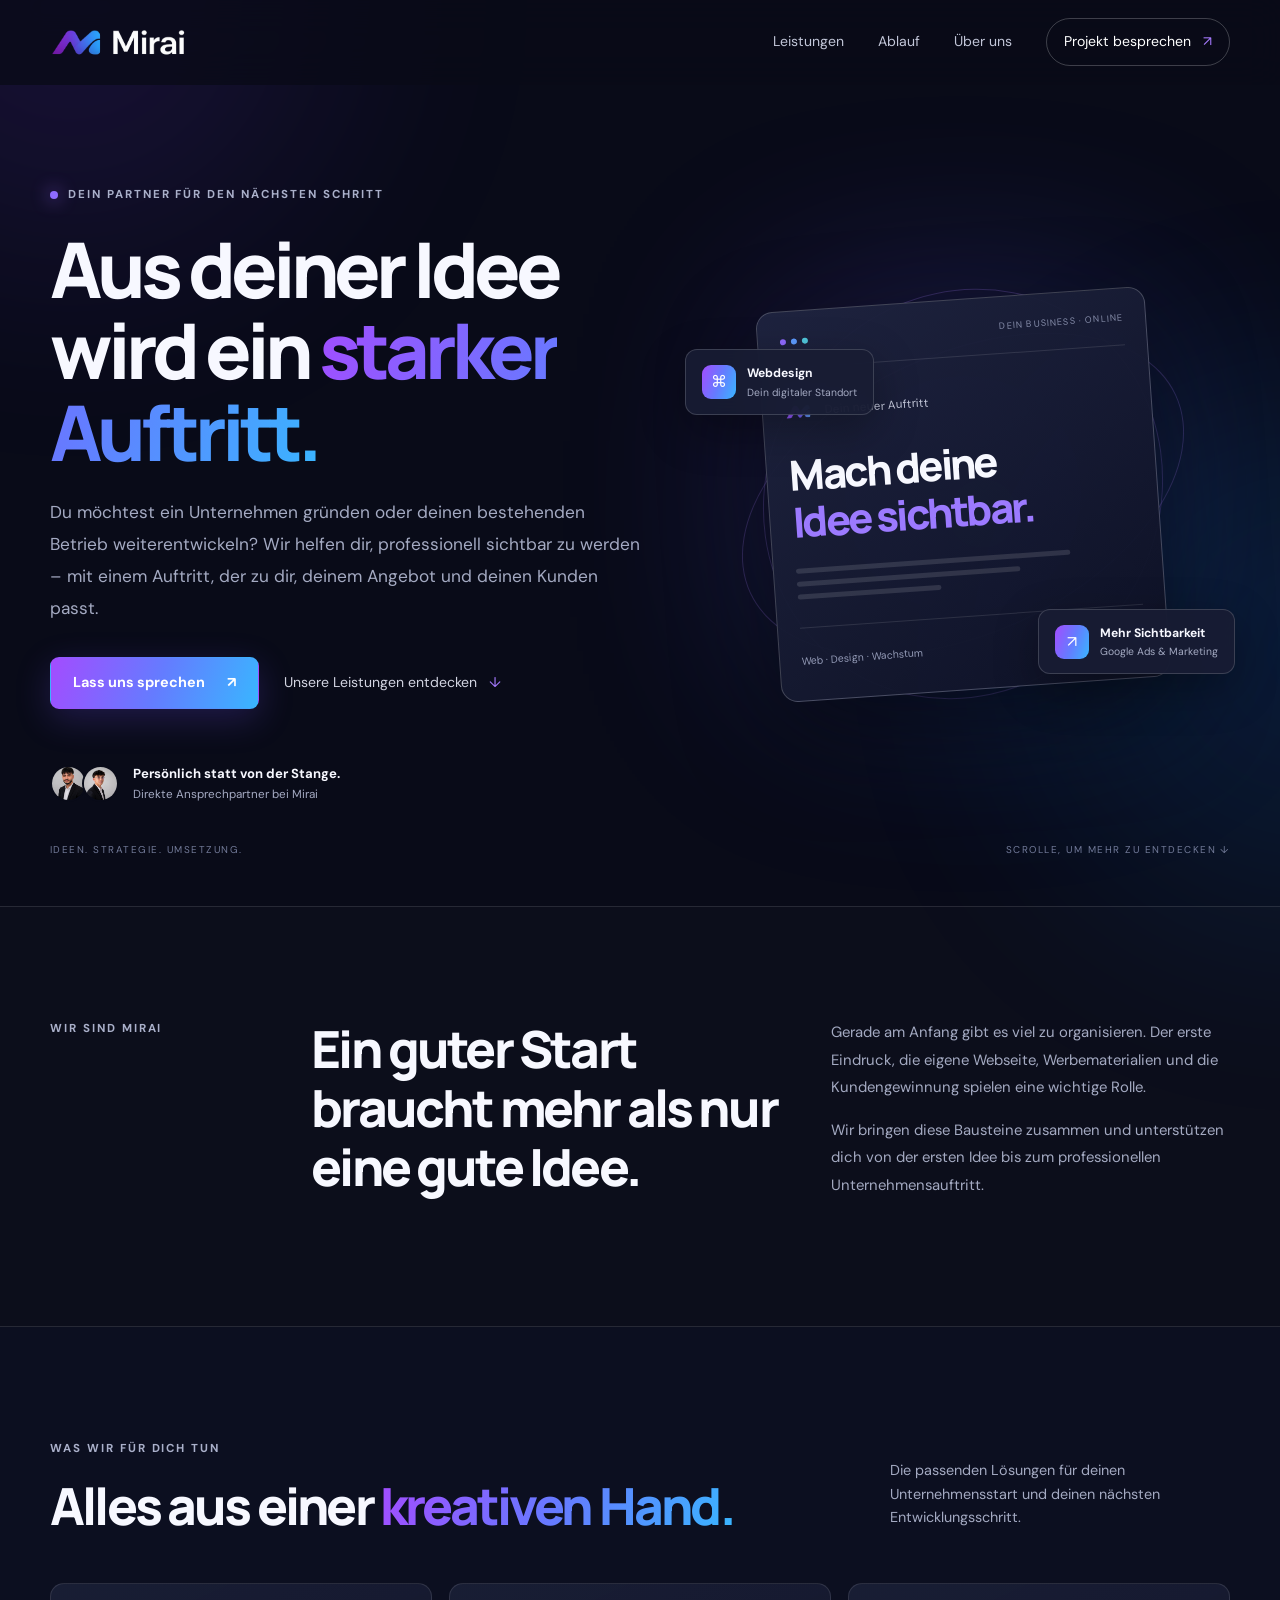
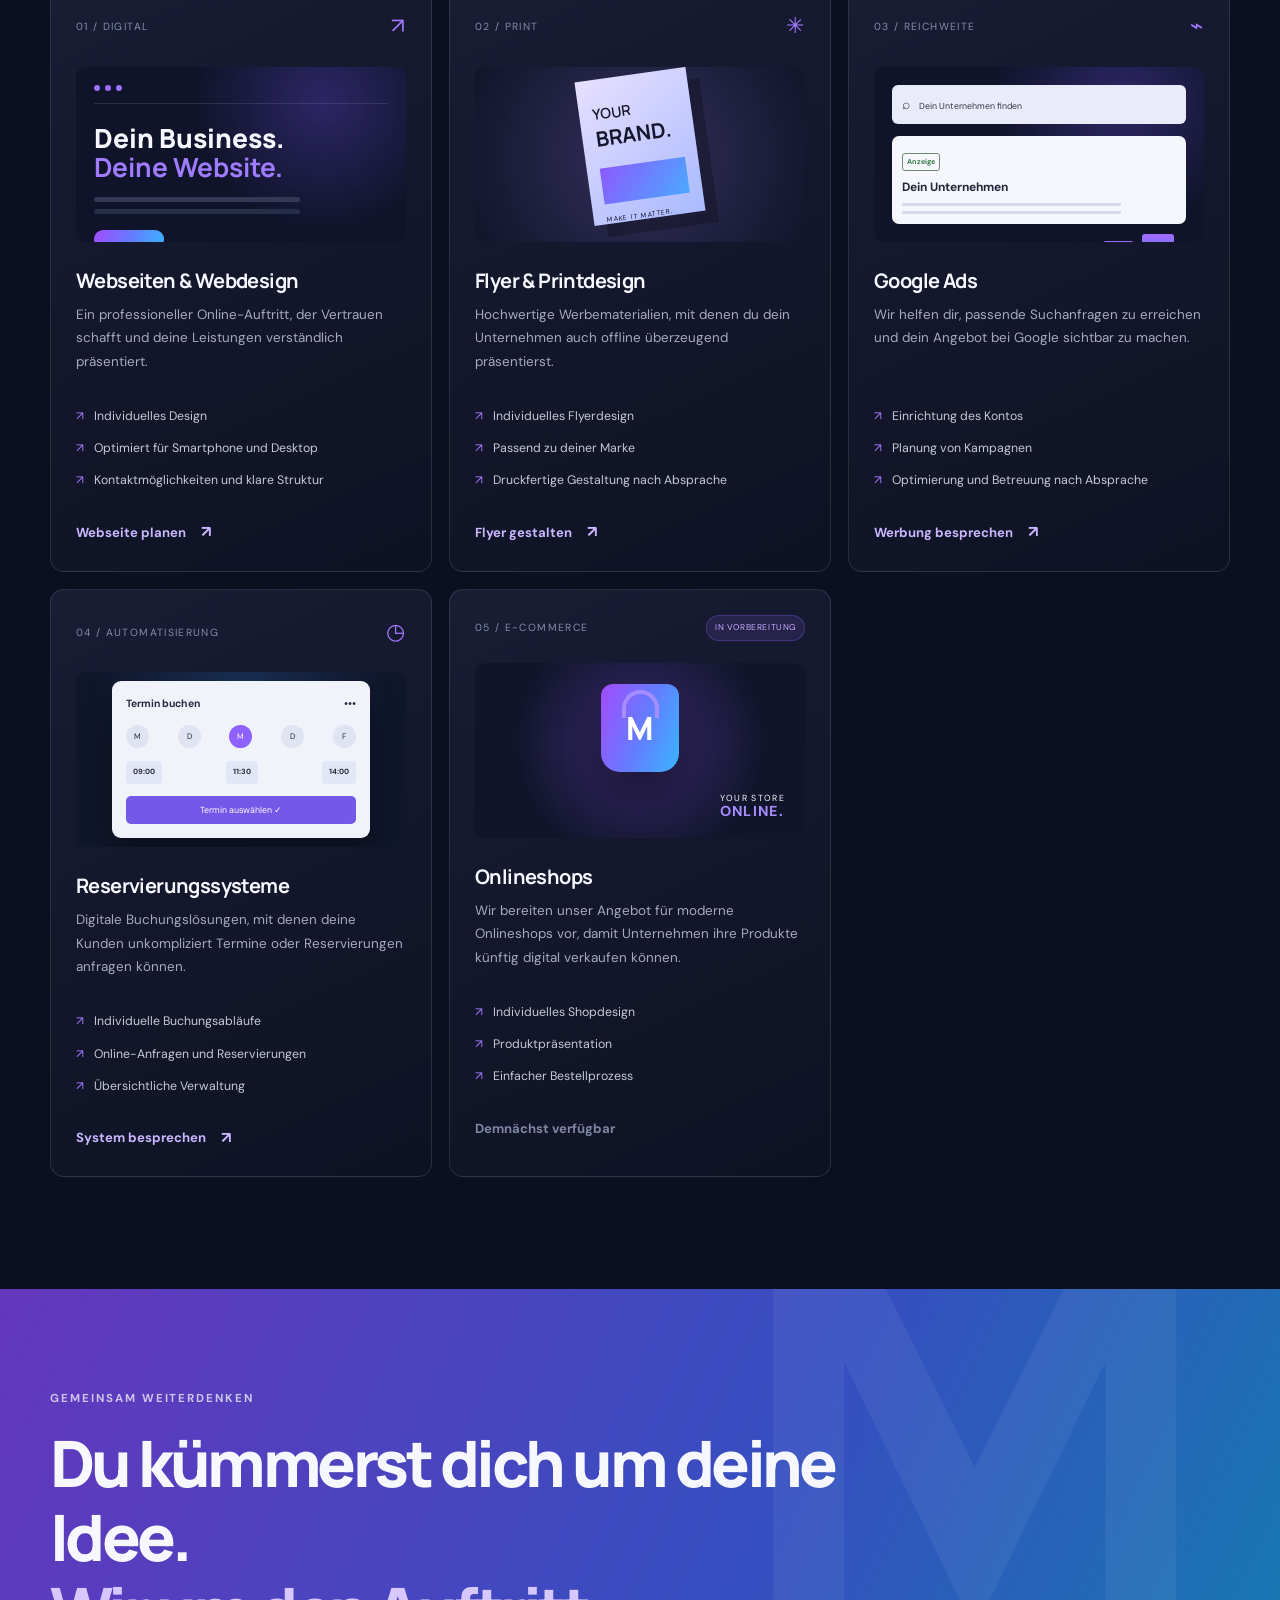
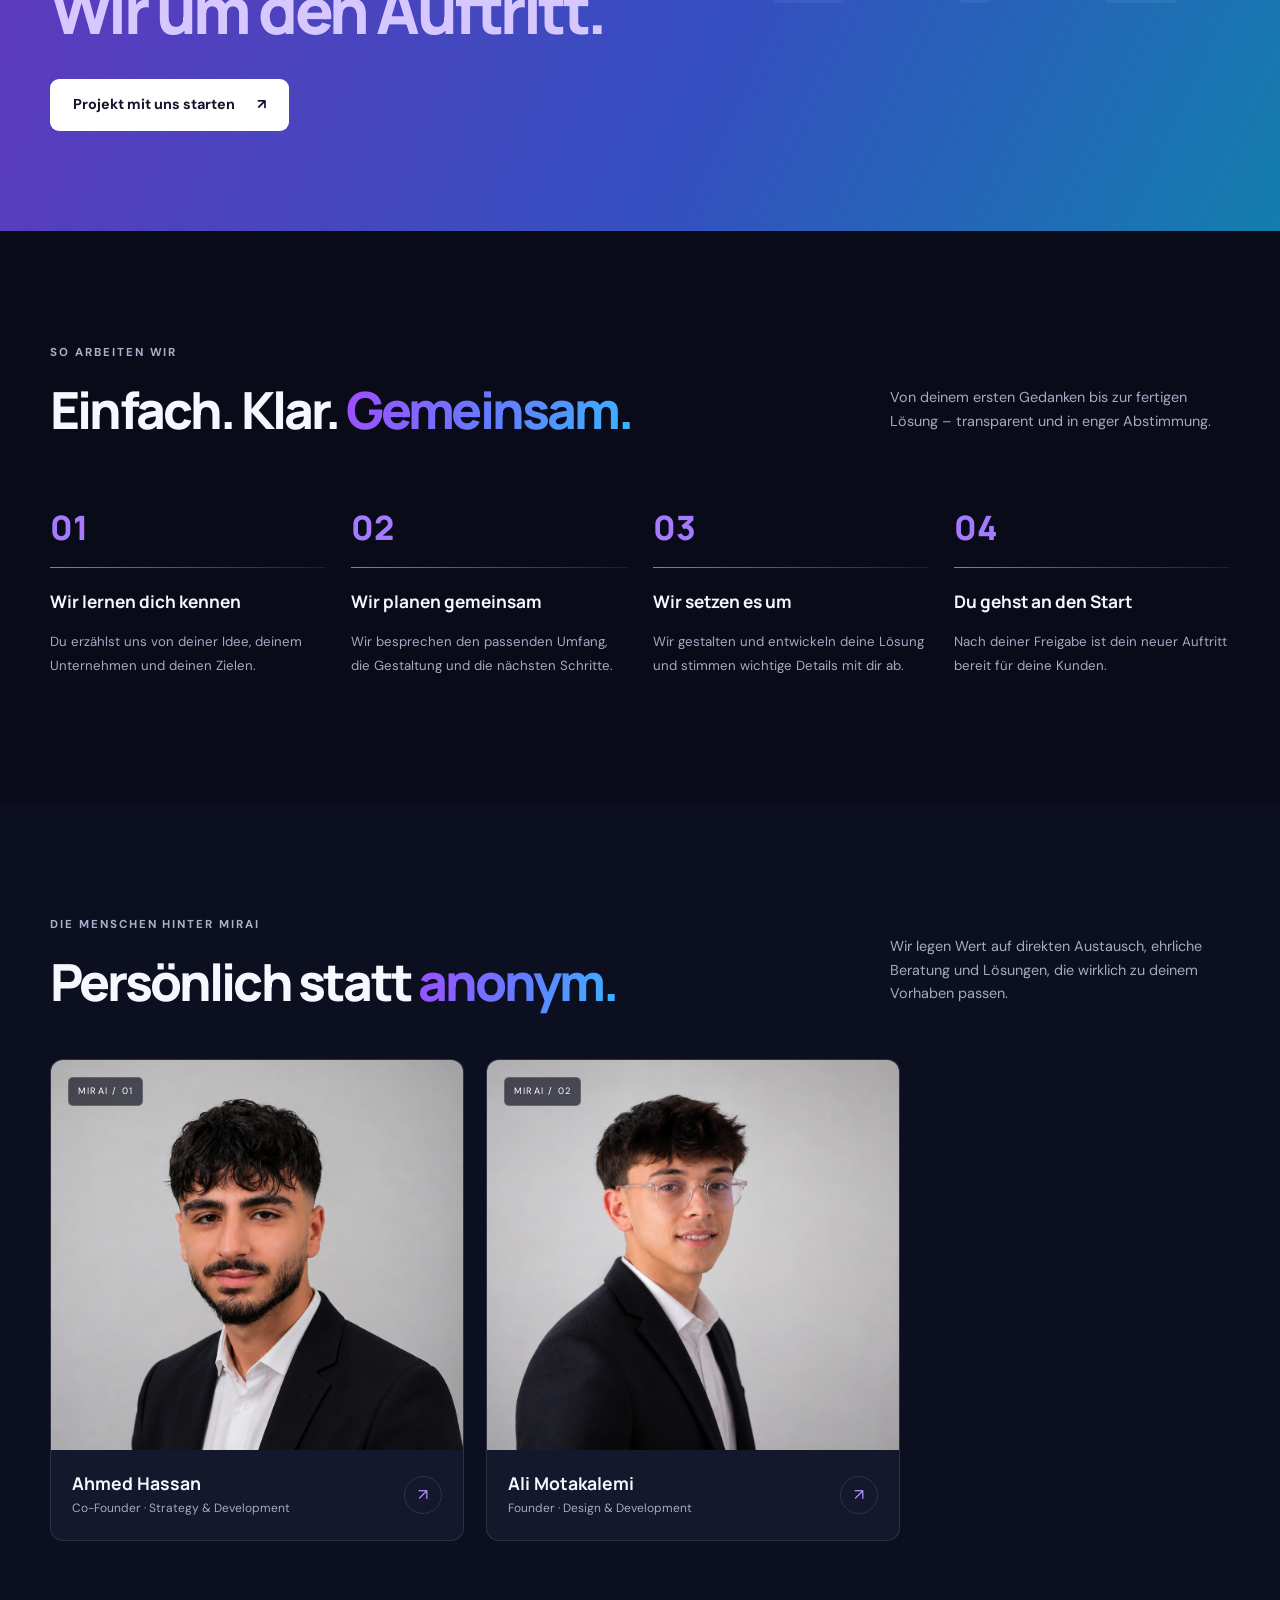
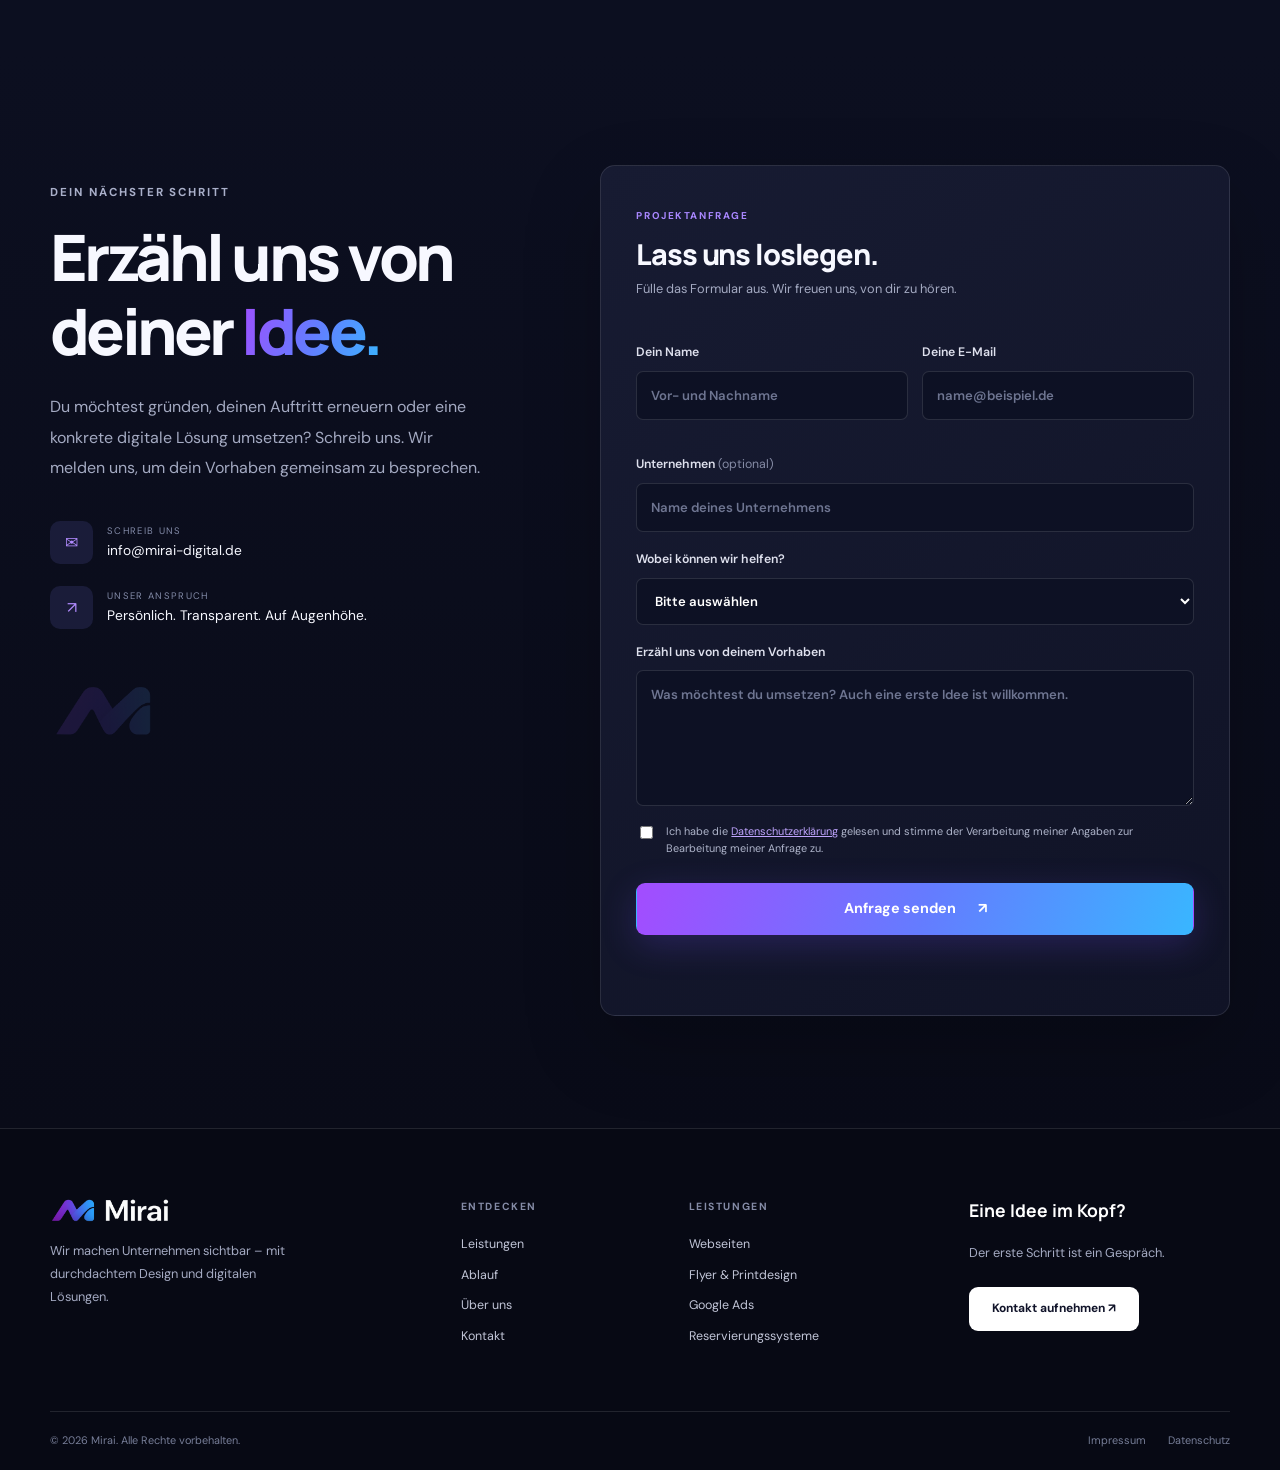
==== commit 5885b032: "Add files via upload" ====
--- a/mirai/index.html
+++ b/mirai/index.html
@@ -1,2723 +1,273 @@
 <!DOCTYPE html>
 <html lang="de">
-
 <head>
- 
-
-    <!-- =========================================================
-         MIRAI — WEBSITE
-         index.html
-         ========================================================= -->
-
-    <meta charset="UTF-8">
-
-    <meta
-        name="viewport"
-        content="width=device-width, initial-scale=1.0"
-    >
-
-    <!-- SEO -->
-    <title>Mirai – Online-Optimierer | Webseiten, Onlineshops & Online-Sichtbarkeit</title>
-
-    <meta
-        name="description"
-        content="Mirai entwickelt moderne Webseiten, professionelle Onlineshops und individuelle Online-Reservierungssysteme für Unternehmen."
-    >
-
-    <meta
-        name="keywords"
-        content="Mirai, Webdesign, Webseiten, Onlineshops, Online Reservierungssysteme, Buchungssysteme, Webentwicklung"
-    >
-
-    <meta
-        name="author"
-        content="Mirai"
-    >
-
-    <meta
-        name="theme-color"
-        content="#f8f9ff"
-    >
-
-
-    <!-- =========================================================
-         OPEN GRAPH
-         ========================================================= -->
-
-    <meta
-        property="og:title"
-        content="Mirai — Digitale Lösungen, die begeistern"
-    >
-
-    <meta
-        property="og:description"
-        content="Moderne Webseiten, professionelle Onlineshops und individuelle Online-Reservierungssysteme."
-    >
-
-    <meta
-        property="og:type"
-        content="website"
-    >
-
-
-    <!-- =========================================================
-         GOOGLE FONT
-         ========================================================= -->
-
-    <link
-        rel="preconnect"
-        href="https://fonts.googleapis.com"
-    >
-
-    <link
-        rel="preconnect"
-        href="https://fonts.gstatic.com"
-        crossorigin
-    >
-
-    <link
-        href="https://fonts.googleapis.com/css2?family=Inter:wght@400;500;600;700;800&display=swap"
-        rel="stylesheet"
-    >
-    
-<link rel="icon" href="mirai_online_opt_logo.webp" type="image/webp">
-    <!-- =========================================================
-         CSS
-         ========================================================= -->
-
-    <link
-        rel="stylesheet"
-        href="styles.css"
-    >
-
-
-    <!-- =========================================================
-         JAVASCRIPT
-         ========================================================= -->
-
-         
-
-<!-- Google tag (gtag.js) -->
-<script async src="https://www.googletagmanager.com/gtag/js?id=AW-18411467641">
-</script>
-<script>
-  window.dataLayer = window.dataLayer || [];
-  function gtag(){dataLayer.push(arguments);}
-  gtag('js', new Date());
-
-  gtag('config', 'AW-18411467641');
-</script>
+  <meta charset="UTF-8">
+  <meta name="viewport" content="width=device-width, initial-scale=1.0">
+  <meta name="theme-color" content="#090b18">
+  <meta name="description" content="Mirai unterstützt Gründer und Unternehmen mit Webseiten, Flyern, Google Ads und digitalen Reservierungssystemen.">
+  <title>Mirai — Dein Unternehmen. Dein Auftritt. Deine Zukunft.</title>
+
+  <link rel="preconnect" href="https://fonts.googleapis.com">
+  <link rel="preconnect" href="https://fonts.gstatic.com" crossorigin>
+  <link href="https://fonts.googleapis.com/css2?family=DM+Sans:wght@400;500;600;700&family=Manrope:wght@400;500;600;700;800&display=swap" rel="stylesheet">
+  <link rel="icon" href="minilogo.png" type="image/png">
+  <link rel="stylesheet" href="styles.css">
 </head>
-
-
 <body>
-
-
-    <!-- =========================================================
-         DEKORATIVER CURSOR GLOW
-         ========================================================= -->
-
-    <div
-        class="cursor-glow"
-        aria-hidden="true"
-    ></div>
-
-
-
-    <!-- =========================================================
-         HEADER
-         ========================================================= -->
-
-    <header
-        class="site-header"
-        id="top"
-    >
-
-        <div class="container nav-wrap">
-
-
-            <!-- LOGO -->
-            <a
-                class="brand"
-                href="#top"
-                aria-label="Mirai Startseite"
-            >
-
-                <img
-                    src="miraischwartz.webp"
-                    alt="Mirai Logo"
-                >
-
-            </a>
-
-
-
-            <!-- DESKTOP NAVIGATION -->
-            <nav
-                class="desktop-nav"
-                aria-label="Hauptnavigation"
-            >
-
-                <a href="#leistungen">
-                    Leistungen
-                </a>
-
-                <a href="#prozess">
-                    Prozess
-                </a>
-
-                <a href="#ueber-uns">
-                    Über uns
-                </a>
-
-                <a href="#projekte">
-                    Projekte
-                </a>
-
-                <a href="#preise">
-                    Preise
-                </a>
-
-                <a href="#kontakt">
-                    Kontakt
-                </a>
-
-            </nav>
-
-
-
-            <!-- HEADER CTA -->
-            <a
-                class="button button-primary nav-cta"
-                href="#kontakt"
-            >
-
-                Jetzt anfragen
-
-                <span aria-hidden="true">
-                    →
-                </span>
-
-            </a>
-
-
-
-            <!-- MOBILE MENU BUTTON -->
-            <button
-                class="menu-toggle"
-                type="button"
-                aria-label="Menü öffnen"
-                aria-expanded="false"
-                aria-controls="mobile-menu"
-            >
-
-                <span></span>
-                <span></span>
-
-            </button>
-
-        </div>
-
-
-
-        <!-- =====================================================
-             MOBILE MENU
-             ===================================================== -->
-
-        <div
-            class="mobile-menu"
-            id="mobile-menu"
+  <div class="ambient ambient-one" aria-hidden="true"></div>
+  <div class="ambient ambient-two" aria-hidden="true"></div>
+
+  <header class="header" id="top">
+    <div class="container nav">
+      <a class="brand" href="#top" aria-label="Mirai Startseite">
+        <img src="miraiweis.png" alt="Mirai">
+      </a>
+
+      <button class="menu-toggle" type="button" aria-label="Menü öffnen" aria-expanded="false" aria-controls="main-nav">
+        <span></span><span></span>
+      </button>
+
+      <nav class="main-nav" id="main-nav" aria-label="Hauptnavigation">
+        <a href="#leistungen">Leistungen</a>
+        <a href="#ablauf">Ablauf</a>
+        <a href="#team">Über uns</a>
+        <a href="#kontakt" class="nav-contact">Projekt besprechen <span>↗</span></a>
+      </nav>
+    </div>
+  </header>
+
+  <main>
+    <section class="hero section">
+      <div class="container hero-layout">
+        <div class="hero-copy reveal">
+          <div class="overline"><span class="pulse"></span> DEIN PARTNER FÜR DEN NÄCHSTEN SCHRITT</div>
+          <h1>Aus deiner Idee wird ein <span class="gradient-text">starker Auftritt.</span></h1>
+          <p class="hero-text">
+            Du möchtest ein Unternehmen gründen oder deinen bestehenden Betrieb weiterentwickeln?
+            Wir helfen dir, professionell sichtbar zu werden – mit einem Auftritt, der zu dir,
+            deinem Angebot und deinen Kunden passt.
+          </p>
+          <div class="hero-actions">
+            <a class="btn btn-primary" href="#kontakt">Lass uns sprechen <span>↗</span></a>
+            <a class="text-link" href="#leistungen">Unsere Leistungen entdecken <span>↓</span></a>
+          </div>
+          <div class="hero-proof">
+            <div class="proof-avatars">
+              <img src="Ahmedcontact.png" alt="">
+              <img src="AliContact.png" alt="">
+            </div>
+            <div><strong>Persönlich statt von der Stange.</strong><small>Direkte Ansprechpartner bei Mirai</small></div>
+          </div>
+        </div>
+
+        <div class="hero-art reveal" aria-label="Digitale Markenpräsentation">
+          <div class="art-glow"></div>
+          <div class="art-orbit orbit-a"></div>
+          <div class="art-orbit orbit-b"></div>
+          <div class="dashboard-card">
+            <div class="dashboard-top"><span class="window-dots"><i></i><i></i><i></i></span><span>DEIN BUSINESS · ONLINE</span></div>
+            <div class="dashboard-brand"><img src="minilogo.png" alt="Mirai Symbol"><span>Dein neuer Auftritt</span></div>
+            <div class="dashboard-title">Mach deine<br><em>Idee sichtbar.</em></div>
+            <div class="dashboard-lines"><i></i><i></i><i></i></div>
+            <div class="dashboard-bottom"><span>Web · Design · Wachstum</span><b>↗</b></div>
+          </div>
+          <div class="float-card float-web"><span class="float-icon">⌘</span><span><b>Webdesign</b><small>Dein digitaler Standort</small></span></div>
+          <div class="float-card float-ads"><span class="float-icon">↗</span><span><b>Mehr Sichtbarkeit</b><small>Google Ads &amp; Marketing</small></span></div>
+        </div>
+      </div>
+      <div class="container hero-bottom"><span>IDEEN. STRATEGIE. UMSETZUNG.</span><span class="scroll-note">SCROLLE, UM MEHR ZU ENTDECKEN ↓</span></div>
+    </section>
+
+    <section class="intro section">
+      <div class="container intro-grid reveal">
+        <p class="section-kicker">WIR SIND MIRAI</p>
+        <h2>Ein guter Start braucht mehr als nur eine gute Idee.</h2>
+        <div class="intro-copy">
+          <p>Gerade am Anfang gibt es viel zu organisieren. Der erste Eindruck, die eigene Webseite, Werbematerialien und die Kundengewinnung spielen eine wichtige Rolle.</p>
+          <p>Wir bringen diese Bausteine zusammen und unterstützen dich von der ersten Idee bis zum professionellen Unternehmensauftritt.</p>
+        </div>
+      </div>
+    </section>
+
+    <section class="services section" id="leistungen">
+      <div class="container">
+        <div class="section-head reveal">
+          <div><p class="section-kicker">WAS WIR FÜR DICH TUN</p><h2>Alles aus einer <span class="gradient-text">kreativen Hand.</span></h2></div>
+          <p>Die passenden Lösungen für deinen Unternehmensstart und deinen nächsten Entwicklungsschritt.</p>
+        </div>
+
+        <div class="service-grid">
+          <article class="service-card service-feature reveal">
+            <div class="service-top"><span class="service-index">01 / DIGITAL</span><span class="service-symbol">↗</span></div>
+            <div class="service-visual visual-browser"><div class="visual-bar"><i></i><i></i><i></i></div><div class="visual-web-title">Dein Business.<br><b>Deine Website.</b></div><div class="visual-web-lines"></div><div class="visual-web-pill"></div></div>
+            <h3>Webseiten &amp; Webdesign</h3>
+            <p>Ein professioneller Online-Auftritt, der Vertrauen schafft und deine Leistungen verständlich präsentiert.</p>
+            <ul><li>Individuelles Design</li><li>Optimiert für Smartphone und Desktop</li><li>Kontaktmöglichkeiten und klare Struktur</li></ul>
+            <a href="#kontakt" class="card-link">Webseite planen <span>↗</span></a>
+          </article>
+
+          <article class="service-card reveal">
+            <div class="service-top"><span class="service-index">02 / PRINT</span><span class="service-symbol">✳</span></div>
+            <div class="service-visual visual-flyer"><div class="flyer-sheet"><span>YOUR<br><b>BRAND.</b></span><i></i><small>MAKE IT MATTER.</small></div><div class="flyer-shadow"></div></div>
+            <h3>Flyer &amp; Printdesign</h3>
+            <p>Hochwertige Werbematerialien, mit denen du dein Unternehmen auch offline überzeugend präsentierst.</p>
+            <ul><li>Individuelles Flyerdesign</li><li>Passend zu deiner Marke</li><li>Druckfertige Gestaltung nach Absprache</li></ul>
+            <a href="#kontakt" class="card-link">Flyer gestalten <span>↗</span></a>
+          </article>
+
+          <article class="service-card reveal">
+            <div class="service-top"><span class="service-index">03 / REICHWEITE</span><span class="service-symbol">⌁</span></div>
+            <div class="service-visual visual-ads"><div class="ads-search"><span>⌕</span> Dein Unternehmen finden</div><div class="ads-result"><b>Anzeige</b><strong>Dein Unternehmen</strong><i></i><i></i></div><div class="ads-chart"><span></span><span></span><span></span><span></span><span></span><span></span><span></span></div></div>
+            <h3>Google Ads</h3>
+            <p>Wir helfen dir, passende Suchanfragen zu erreichen und dein Angebot bei Google sichtbar zu machen.</p>
+            <ul><li>Einrichtung des Kontos</li><li>Planung von Kampagnen</li><li>Optimierung und Betreuung nach Absprache</li></ul>
+            <a href="#kontakt" class="card-link">Werbung besprechen <span>↗</span></a>
+          </article>
+
+          <article class="service-card reveal">
+            <div class="service-top"><span class="service-index">04 / AUTOMATISIERUNG</span><span class="service-symbol">◷</span></div>
+            <div class="service-visual visual-booking"><div class="booking-window"><div class="booking-head">Termin buchen <span>•••</span></div><div class="booking-days"><i>M</i><i>D</i><i>M</i><i>D</i><i>F</i></div><div class="booking-times"><b>09:00</b><b>11:30</b><b>14:00</b></div><div class="booking-confirm">Termin auswählen ✓</div></div></div>
+            <h3>Reservierungssysteme</h3>
+            <p>Digitale Buchungslösungen, mit denen deine Kunden unkompliziert Termine oder Reservierungen anfragen können.</p>
+            <ul><li>Individuelle Buchungsabläufe</li><li>Online-Anfragen und Reservierungen</li><li>Übersichtliche Verwaltung</li></ul>
+            <a href="#kontakt" class="card-link">System besprechen <span>↗</span></a>
+          </article>
+
+          <article class="service-card service-coming reveal">
+            <div class="service-top"><span class="service-index">05 / E-COMMERCE</span><span class="soon-tag">IN VORBEREITUNG</span></div>
+            <div class="service-visual visual-shop"><div class="shop-bag">M</div><div class="shop-orbit"></div><div class="shop-caption">YOUR STORE<br><b>ONLINE.</b></div></div>
+            <h3>Onlineshops</h3>
+            <p>Wir bereiten unser Angebot für moderne Onlineshops vor, damit Unternehmen ihre Produkte künftig digital verkaufen können.</p>
+            <ul><li>Individuelles Shopdesign</li><li>Produktpräsentation</li><li>Einfacher Bestellprozess</li></ul>
+            <span class="card-link muted-link">Demnächst verfügbar</span>
+          </article>
+        </div>
+      </div>
+    </section>
+
+    <section class="statement section">
+      <div class="container statement-inner reveal">
+        <p class="section-kicker">GEMEINSAM WEITERDENKEN</p>
+        <h2>Du kümmerst dich um deine Idee.<br><span class="gradient-text">Wir um den Auftritt.</span></h2>
+        <a class="btn btn-light" href="#kontakt">Projekt mit uns starten <span>↗</span></a>
+      </div>
+    </section>
+
+    <section class="process section" id="ablauf">
+      <div class="container">
+        <div class="section-head reveal">
+          <div><p class="section-kicker">SO ARBEITEN WIR</p><h2>Einfach. Klar. <span class="gradient-text">Gemeinsam.</span></h2></div>
+          <p>Von deinem ersten Gedanken bis zur fertigen Lösung – transparent und in enger Abstimmung.</p>
+        </div>
+        <div class="process-grid">
+          <article class="process-step reveal"><span>01</span><div class="step-line"></div><h3>Wir lernen dich kennen</h3><p>Du erzählst uns von deiner Idee, deinem Unternehmen und deinen Zielen.</p></article>
+          <article class="process-step reveal"><span>02</span><div class="step-line"></div><h3>Wir planen gemeinsam</h3><p>Wir besprechen den passenden Umfang, die Gestaltung und die nächsten Schritte.</p></article>
+          <article class="process-step reveal"><span>03</span><div class="step-line"></div><h3>Wir setzen es um</h3><p>Wir gestalten und entwickeln deine Lösung und stimmen wichtige Details mit dir ab.</p></article>
+          <article class="process-step reveal"><span>04</span><div class="step-line"></div><h3>Du gehst an den Start</h3><p>Nach deiner Freigabe ist dein neuer Auftritt bereit für deine Kunden.</p></article>
+        </div>
+      </div>
+    </section>
+
+    <section class="team section" id="team">
+      <div class="container">
+        <div class="section-head reveal">
+          <div><p class="section-kicker">DIE MENSCHEN HINTER MIRAI</p><h2>Persönlich statt <span class="gradient-text">anonym.</span></h2></div>
+          <p>Wir legen Wert auf direkten Austausch, ehrliche Beratung und Lösungen, die wirklich zu deinem Vorhaben passen.</p>
+        </div>
+        <div class="team-grid">
+          <article class="team-card reveal">
+            <div class="team-photo"><img src="Ahmedcontact.png" alt="Ahmed – Mirai Team" loading="lazy"><span class="photo-number">MIRAI / 01</span></div>
+            <div class="team-details"><div><h3>Ahmed Hassan</h3><p>Co-Founder · Strategy &amp; Development</p></div><a href="#kontakt" aria-label="Ahmed kontaktieren">↗</a></div>
+          </article>
+          <article class="team-card reveal">
+            <div class="team-photo"><img src="AliContact.png" alt="Ali – Mirai Team" loading="lazy"><span class="photo-number">MIRAI / 02</span></div>
+            <div class="team-details"><div><h3>Ali Motakalemi</h3><p>Founder · Design &amp; Development</p></div><a href="#kontakt" aria-label="Ali kontaktieren">↗</a></div>
+          </article>
+        </div>
+      </div>
+    </section>
+
+    <section class="contact section" id="kontakt">
+      <div class="container contact-layout">
+        <div class="contact-copy reveal">
+          <p class="section-kicker">DEIN NÄCHSTER SCHRITT</p>
+          <h2>Erzähl uns von deiner <span class="gradient-text">Idee.</span></h2>
+          <p>Du möchtest gründen, deinen Auftritt erneuern oder eine konkrete digitale Lösung umsetzen? Schreib uns. Wir melden uns, um dein Vorhaben gemeinsam zu besprechen.</p>
+          <div class="contact-detail"><span class="detail-icon">✉</span><div><small>SCHREIB UNS</small><a href="mailto:info@mirai-digital.de">info@mirai-digital.de</a></div></div>
+          <div class="contact-detail"><span class="detail-icon">↗</span><div><small>UNSER ANSPRUCH</small><span>Persönlich. Transparent. Auf Augenhöhe.</span></div></div>
+          <div class="contact-mark"><img src="minilogo.png" alt=""></div>
+        </div>
+
+        <!-- Netlify-Formular: Anfragen werden von Netlify entgegengenommen -->
+        <form
+          class="contact-form reveal"
+          id="contactForm"
+          name="projektanfrage"
+          method="POST"
+          data-netlify="true"
+          netlify-honeypot="bot-field"
         >
-
-            <nav aria-label="Mobile Navigation">
-
-                <a href="#leistungen">
-                    Leistungen
-                </a>
-
-                <a href="#prozess">
-                    Prozess
-                </a>
-
-                <a href="#ueber-uns">
-                    Über uns
-                </a>
-
-                <a href="#projekte">
-                    Projekte
-                </a>
-
-                <a href="#preise">
-                    Preise
-                </a>
-
-                <a href="#kontakt">
-                    Kontakt
-                </a>
-
-            </nav>
-
-
-            <a
-                class="button button-primary"
-                href="#kontakt"
-            >
-
-                Projekt anfragen
-
-                <span aria-hidden="true">
-                    →
-                </span>
-
-            </a>
-
-        </div>
-
-    </header>
-
-
-
-    <!-- =========================================================
-         MAIN
-         ========================================================= -->
-
-    <main>
-
-
-
-        <!-- =====================================================
-             HERO SECTION
-             ===================================================== -->
-
-        <section class="hero section">
-
-
-            <!-- BACKGROUND DECORATION -->
-            <div
-                class="hero-orb hero-orb-one"
-                aria-hidden="true"
-            ></div>
-
-            <div
-                class="hero-orb hero-orb-two"
-                aria-hidden="true"
-            ></div>
-
-
-
-            <div class="container hero-grid">
-
-
-                <!-- =================================================
-                     HERO TEXT
-                     ================================================= -->
-
-                <div class="hero-copy reveal">
-
-
-                    <div class="eyebrow">
-
-                        <span></span>
-
-                        DIGITAL. MODERN. ZUKUNFTSORIENTIERT.
-
-                    </div>
-
-
-
-                    <h1>
-
-                        Wir entwickeln digitale Lösungen,
-                        die
-
-                        <span class="gradient-text">
-                            begeistern.
-                        </span>
-
-                    </h1>
-
-
-
-                    <p class="hero-lead">
-
-                        Wir entwickeln moderne Webseiten,
-                        professionelle Onlineshops und individuelle
-                        Online-Reservierungssysteme, die Unternehmen
-                        digital voranbringen und ihren Kunden ein
-                        besseres digitales Erlebnis bieten.
-
-                    </p>
-
-
-
-                    <!-- HERO BUTTONS -->
-                    <div class="hero-actions">
-
-
-                        <a
-                            class="button button-primary"
-                            href="#kontakt"
-                        >
-
-                            Jetzt anfragen
-
-                            <span aria-hidden="true">
-                                →
-                            </span>
-
-                        </a>
-
-
-
-                        <a
-                            class="button button-secondary"
-                            href="#leistungen"
-                        >
-
-                            Leistungen entdecken
-
-                        </a>
-
-
-                    </div>
-
-
-
-                    <!-- HERO SERVICE OVERVIEW -->
-                    <div class="roadmap-card">
-
-
-                        <div class="roadmap-item">
-
-                            <div
-                                class="roadmap-icon"
-                                aria-hidden="true"
-                            >
-                                ◇
-                            </div>
-
-                            <div>
-
-                                <strong>
-                                    Webseiten
-                                </strong>
-
-                                <span>
-                                    Modern &amp; individuell
-                                </span>
-
-                            </div>
-
-                        </div>
-
-
-
-                        <div
-                            class="roadmap-divider"
-                            aria-hidden="true"
-                        ></div>
-
-
-
-                        <div class="roadmap-item">
-
-                            <div
-                                class="roadmap-icon"
-                                aria-hidden="true"
-                            >
-                                ▱
-                            </div>
-
-                            <div>
-
-                                <strong>
-                                    Onlineshops
-                                </strong>
-
-                                <span>
-                                    Professioneller E-Commerce
-                                </span>
-
-                            </div>
-
-                        </div>
-
-
-
-                        <div
-                            class="roadmap-divider"
-                            aria-hidden="true"
-                        ></div>
-
-
-
-                        <div class="roadmap-item">
-
-                            <div
-                                class="roadmap-icon"
-                                aria-hidden="true"
-                            >
-                                ◎
-                            </div>
-
-                            <div>
-
-                                <strong>
-                                    Reservierungen
-                                </strong>
-
-                                <span>
-                                    Einfach online buchbar
-                                </span>
-
-                            </div>
-
-                        </div>
-
-
-                    </div>
-
-                </div>
-
-
-
-                <!-- =================================================
-                     HERO VISUAL
-                     ================================================= -->
-
-                <div class="hero-visual reveal">
-
-
-                    <!-- DECORATIVE RINGS -->
-                    <div
-                        class="visual-ring ring-one"
-                        aria-hidden="true"
-                    ></div>
-
-                    <div
-                        class="visual-ring ring-two"
-                        aria-hidden="true"
-                    ></div>
-
-
-
-                    <!-- =============================================
-                         DESKTOP WEBSITE MOCKUP
-                         ============================================= -->
-
-                    <div class="browser-card">
-
-
-                        <!-- MOCKUP HEADER -->
-                        <div class="browser-top">
-
-
-                            <img
-                                src="logo.png"
-                                alt=""
-                                class="browser-logo"
-                            >
-
-
-                            <div class="browser-links">
-
-                                <span>
-                                    Leistungen
-                                </span>
-
-                                <span>
-                                    Projekte
-                                </span>
-
-                                <span>
-                                    Kontakt
-                                </span>
-
-                            </div>
-
-
-                            <span class="mini-button">
-                                Anfragen
-                            </span>
-
-
-                        </div>
-
-
-
-                        <!-- MOCKUP CONTENT -->
-                        <div class="browser-content">
-
-
-                            <div class="browser-copy">
-
-
-                                <span class="mini-eyebrow">
-
-                                    DIGITAL. MODERN. MIRAI.
-
-                                </span>
-
-
-
-                                <h3>
-
-                                    Digitale Erlebnisse,
-                                    die im Kopf bleiben.
-
-                                </h3>
-
-
-
-                                <p>
-
-                                    Strategie, Design und Entwicklung
-                                    aus einer Hand.
-
-                                </p>
-
-
-
-                                <div
-                                    class="browser-cta"
-                                    aria-hidden="true"
-                                ></div>
-
-
-                            </div>
-
-
-
-                            <!-- ABSTRACT MOCKUP ART -->
-                            <div
-                                class="browser-art"
-                                aria-hidden="true"
-                            >
-
-                                <div class="art-card art-a"></div>
-
-                                <div class="art-card art-b"></div>
-
-                                <div class="art-card art-c"></div>
-
-                            </div>
-
-
-                        </div>
-
-
-
-                        <!-- MOCKUP FEATURES -->
-                        <div class="browser-stats">
-
-
-                            <span>
-
-                                <b>
-                                    01
-                                </b>
-
-                                Strategie
-
-                            </span>
-
-
-                            <span>
-
-                                <b>
-                                    02
-                                </b>
-
-                                Design
-
-                            </span>
-
-
-                            <span>
-
-                                <b>
-                                    03
-                                </b>
-
-                                Entwicklung
-
-                            </span>
-
-
-                        </div>
-
-
-                    </div>
-
-
-
-                    <!-- =============================================
-                         MOBILE MOCKUP
-                         ============================================= -->
-
-                    <div class="phone-card">
-
-
-                        <div
-                            class="phone-notch"
-                            aria-hidden="true"
-                        ></div>
-
-
-
-                        <img
-                            src="logo.png"
-                            alt=""
-                            class="phone-logo"
-                        >
-
-
-
-                        <span class="mini-eyebrow">
-
-                            MODERN &amp; RESPONSIVE
-
-                        </span>
-
-
-
-                        <h4>
-
-                            Websites,
-                            die begeistern.
-
-                        </h4>
-
-
-
-                        <p>
-
-                            Optimiert für jedes Gerät
-                            und jeden Bildschirm.
-
-                        </p>
-
-
-
-                        <div class="phone-button">
-
-                            Projekt starten →
-
-                        </div>
-
-
-
-                        <div
-                            class="phone-line"
-                            aria-hidden="true"
-                        ></div>
-
-
-                        <div
-                            class="phone-line short"
-                            aria-hidden="true"
-                        ></div>
-
-
-                    </div>
-
-
-
-                    <!-- FLOATING LABELS -->
-                    <div class="floating-pill pill-one">
-
-                        ✦ Modernes Design
-
-                    </div>
-
-
-                    <div class="floating-pill pill-two">
-
-                        ⚡ Schnell &amp; optimiert
-
-                    </div>
-
-
-                </div>
-
-            </div>
-
-        </section>
-
-
-
-        <!-- =====================================================
-             TRUST STRIP
-             ===================================================== -->
-
-        <section
-            class="trust-strip"
-            aria-label="Unsere Leistungen"
-        >
-
-            <div class="container trust-inner">
-
-
-                <span>
-                    Webdesign
-                </span>
-
-                <i aria-hidden="true">
-                    ✦
-                </i>
-
-
-                <span>
-                    Webentwicklung
-                </span>
-
-                <i aria-hidden="true">
-                    ✦
-                </i>
-
-
-                <span>
-                    Onlineshops
-                </span>
-
-                <i aria-hidden="true">
-                    ✦
-                </i>
-
-
-                <span>
-                    Reservierungssysteme
-                </span>
-
-                <i aria-hidden="true">
-                    ✦
-                </i>
-
-
-                <span>
-                    Performance
-                </span>
-
-
-            </div>
-
-        </section>
-
-
-
-        <!-- =====================================================
-             LEISTUNGEN
-             ===================================================== -->
-
-        <section
-            class="section"
-            id="leistungen"
-        >
-
-            <div class="container">
-
-
-                <!-- SECTION HEADING -->
-                <div class="section-heading reveal">
-
-
-                    <div class="eyebrow">
-
-                        <span></span>
-
-                        UNSERE LEISTUNGEN
-
-                    </div>
-
-
-
-                    <h2>
-
-                        Digitale Lösungen für
-
-                        <span class="gradient-text">
-                            moderne Unternehmen.
-                        </span>
-
-                    </h2>
-
-
-
-                    <p>
-
-                        Wir entwickeln digitale Lösungen, die nicht
-                        nur professionell aussehen, sondern im Alltag
-                        funktionieren. Individuell geplant, modern
-                        gestaltet und technisch sauber umgesetzt.
-
-                    </p>
-
-
-                </div>
-
-
-
-                <!-- =================================================
-                     SERVICES GRID
-                     ================================================= -->
-
-                <div class="services-grid">
-
-
-
-                    <!-- =============================================
-                         SERVICE 01 — WEBSEITEN
-                         ============================================= -->
-
-                    <article class="service-card featured reveal">
-
-
-                        <div class="service-number">
-                            01
-                        </div>
-
-
-
-                        <div
-                            class="service-icon"
-                            aria-hidden="true"
-                        >
-                            ◇
-                        </div>
-
-
-
-                        <h3>
-                            Webseiten
-                        </h3>
-
-
-
-                        <p>
-
-                            Individuelle, moderne und responsive
-                            Webseiten, die dein Unternehmen
-                            professionell präsentieren und auf jedem
-                            Gerät überzeugen.
-
-                        </p>
-
-
-
-                        <ul>
-
-                            <li>
-                                Individuelles Webdesign
-                            </li>
-
-                            <li>
-                                Responsive für alle Geräte
-                            </li>
-
-                            <li>
-                                Schnelle Ladezeiten
-                            </li>
-
-                            <li>
-                                Moderne Benutzerführung
-                            </li>
-
-                            <li>
-                                Technische Suchmaschinenoptimierung
-                            </li>
-
-                        </ul>
-
-
-
-                        <a href="#kontakt">
-
-                            Webseite anfragen →
-
-                        </a>
-
-
-                    </article>
-
-
-
-                    <!-- =============================================
-                         SERVICE 02 — ONLINESHOPS
-                         ============================================= -->
-
-                    <article class="service-card reveal">
-
-
-                        <div class="service-number">
-                            02
-                        </div>
-
-
-
-                        <div
-                            class="service-icon"
-                            aria-hidden="true"
-                        >
-                            ▱
-                        </div>
-
-
-
-                        <h3>
-                            Onlineshops
-                        </h3>
-
-
-
-                        <p>
-
-                            Professionelle Onlineshops mit einer
-                            klaren Nutzerführung und einem modernen
-                            Einkaufserlebnis – entwickelt, um Produkte
-                            überzeugend online zu präsentieren.
-
-                        </p>
-
-
-
-                        <ul>
-
-                            <li>
-                                Individuelles Shop-Design
-                            </li>
-
-                            <li>
-                                Produkt- und Kategorieseiten
-                            </li>
-
-                            <li>
-                                Optimierter Bestellprozess
-                            </li>
-
-                            <li>
-                                Mobile Optimierung
-                            </li>
-
-                            <li>
-                                Benutzerfreundliche Verwaltung
-                            </li>
-
-                        </ul>
-
-
-
-                        <a href="#kontakt">
-
-                            Onlineshop anfragen →
-
-                        </a>
-
-
-                    </article>
-
-
-
-                    <!-- =============================================
-                         SERVICE 03 — RESERVIERUNGSSYSTEME
-                         ============================================= -->
-
-                    <article class="service-card reveal">
-
-
-                        <div class="service-number">
-                            03
-                        </div>
-
-
-
-                        <div
-                            class="service-icon"
-                            aria-hidden="true"
-                        >
-                            ◎
-                        </div>
-
-
-
-                        <h3>
-                            Online-Reservierungssysteme
-                        </h3>
-
-
-
-                        <p>
-
-                            Digitale Reservierungs- und
-                            Buchungslösungen, mit denen deine Kunden
-                            Termine, Dienstleistungen oder Plätze
-                            einfach und bequem online reservieren
-                            können.
-
-                        </p>
-
-
-
-                        <ul>
-
-                            <li>
-                                Online-Buchungen rund um die Uhr
-                            </li>
-
-                            <li>
-                                Individuelle Buchungsabläufe
-                            </li>
-
-                            <li>
-                                Übersichtliche Terminverwaltung
-                            </li>
-
-                            <li>
-                                Optimiert für Smartphones
-                            </li>
-
-                            <li>
-                                Passend zu deinem Unternehmen
-                            </li>
-
-                        </ul>
-
-
-
-                        <a href="#kontakt">
-
-                            Reservierungssystem anfragen →
-
-                        </a>
-
-
-                    </article>
-
-                    <!-- =============================================
-     SERVICE 04 — GOOGLE ADS
-     ============================================= -->
-
-<article class="service-card reveal">
-
-    <div class="service-number">
-        04
+          <input type="hidden" name="form-name" value="projektanfrage">
+
+          <p hidden>
+            <label>Nicht ausfüllen:
+              <input name="bot-field">
+            </label>
+          </p>
+
+          <div class="form-heading"><span>PROJEKTANFRAGE</span><h3>Lass uns loslegen.</h3><p>Fülle das Formular aus. Wir freuen uns, von dir zu hören.</p></div>
+
+          <div class="form-row">
+            <label for="name">Dein Name
+              <input id="name" type="text" name="name" placeholder="Vor- und Nachname" autocomplete="name" required>
+            </label>
+            <label for="email">Deine E-Mail
+              <input id="email" type="email" name="email" placeholder="name@beispiel.de" autocomplete="email" required>
+            </label>
+          </div>
+
+          <label for="company">Unternehmen <span class="optional">(optional)</span>
+            <input id="company" type="text" name="company" placeholder="Name deines Unternehmens" autocomplete="organization">
+          </label>
+
+          <label for="project">Wobei können wir helfen?
+            <select id="project" name="project" required>
+              <option value="" selected disabled>Bitte auswählen</option>
+              <option value="website">Webseite / Webdesign</option>
+              <option value="flyer">Flyer &amp; Printdesign</option>
+              <option value="google-ads">Google Ads</option>
+              <option value="reservierungssystem">Online-Reservierungssystem</option>
+              <option value="onlineshop">Onlineshop</option>
+              <option value="sonstiges">Beratung / Sonstiges</option>
+            </select>
+          </label>
+
+          <label for="message">Erzähl uns von deinem Vorhaben
+            <textarea id="message" name="message" rows="5" placeholder="Was möchtest du umsetzen? Auch eine erste Idee ist willkommen." required></textarea>
+          </label>
+
+          <label class="privacy-check">
+            <input type="checkbox" name="privacy" required>
+            <span>Ich habe die <a href="Datenschutz.html" target="_blank" rel="noopener">Datenschutzerklärung</a> gelesen und stimme der Verarbeitung meiner Angaben zur Bearbeitung meiner Anfrage zu.</span>
+          </label>
+
+          <button class="btn btn-primary submit-btn" type="submit">Anfrage senden <span>↗</span></button>
+          <p class="form-status" aria-live="polite"></p>
+        </form>
+      </div>
+    </section>
+  </main>
+
+  <footer class="footer">
+    <div class="container footer-main">
+      <div class="footer-brand"><a href="#top"><img src="miraiweis.png" alt="Mirai"></a><p>Wir machen Unternehmen sichtbar – mit durchdachtem Design und digitalen Lösungen.</p></div>
+      <div class="footer-col"><h4>ENTDECKEN</h4><a href="#leistungen">Leistungen</a><a href="#ablauf">Ablauf</a><a href="#team">Über uns</a><a href="#kontakt">Kontakt</a></div>
+      <div class="footer-col"><h4>LEISTUNGEN</h4><a href="#leistungen">Webseiten</a><a href="#leistungen">Flyer &amp; Printdesign</a><a href="#leistungen">Google Ads</a><a href="#leistungen">Reservierungssysteme</a></div>
+      <div class="footer-cta"><h4>Eine Idee im Kopf?</h4><p>Der erste Schritt ist ein Gespräch.</p><a class="btn btn-light" href="#kontakt">Kontakt aufnehmen ↗</a></div>
     </div>
-
-    <div class="service-icon" aria-hidden="true">
-        📈
-    </div>
-
-    <h3>
-        Google Ads
-    </h3>
-
-    <p>
-        Mit professionellen Google Ads-Kampagnen sorgen wir dafür,
-        dass dein Unternehmen genau dann sichtbar ist, wenn potenzielle
-        Kunden nach deinen Dienstleistungen oder Produkten suchen.
-        So erreichst du mehr Besucher, mehr Anfragen und mehr Kunden.
-    </p>
-
-    <ul>
-
-        <li>Einrichtung von Google Ads</li>
-
-        <li>Zielgerichtete Werbekampagnen</li>
-
-        <li>Mehr Sichtbarkeit bei Google</li>
-
-        <li>Mehr qualifizierte Kundenanfragen</li>
-
-        <li>Laufende Optimierung der Kampagnen</li>
-
-    </ul>
-
-    <a href="#kontakt">
-        Google Ads anfragen →
-    </a>
-
-</article>
-
-
-                </div>
-
-            </div>
-
-        </section>
-
-
-
-        <!-- =====================================================
-             PROZESS
-             ===================================================== -->
-
-        <section
-            class="section process-section"
-            id="prozess"
-        >
-
-            <div class="container">
-
-
-                <div class="section-heading centered reveal">
-
-
-                    <div class="eyebrow">
-
-                        <span></span>
-
-                        UNSER PROZESS
-
-                    </div>
-
-
-
-                    <h2>
-
-                        Von der Idee zur
-
-                        <span class="gradient-text">
-                            fertigen Lösung.
-                        </span>
-
-                    </h2>
-
-
-
-                    <p>
-
-                        Klar strukturiert, transparent und
-                        persönlich – von der ersten Idee bis
-                        zum erfolgreichen Start.
-
-                    </p>
-
-
-                </div>
-
-
-
-                <div class="process-grid">
-
-
-
-                    <!-- STEP 01 -->
-                    <article class="process-step reveal">
-
-
-                        <span>
-                            01
-                        </span>
-
-
-                        <div
-                            class="process-icon"
-                            aria-hidden="true"
-                        >
-                            ◎
-                        </div>
-
-
-                        <h3>
-                            Verstehen
-                        </h3>
-
-
-                        <p>
-
-                            Wir lernen dein Unternehmen,
-                            deine Anforderungen und deine
-                            Ziele kennen.
-
-                        </p>
-
-
-                    </article>
-
-
-
-                    <!-- STEP 02 -->
-                    <article class="process-step reveal">
-
-
-                        <span>
-                            02
-                        </span>
-
-
-                        <div
-                            class="process-icon"
-                            aria-hidden="true"
-                        >
-                            ✦
-                        </div>
-
-
-                        <h3>
-                            Konzipieren
-                        </h3>
-
-
-                        <p>
-
-                            Wir planen Struktur, Funktionen
-                            und das passende digitale
-                            Nutzererlebnis.
-
-                        </p>
-
-
-                    </article>
-
-
-
-                    <!-- STEP 03 -->
-                    <article class="process-step reveal">
-
-
-                        <span>
-                            03
-                        </span>
-
-
-                        <div
-                            class="process-icon"
-                            aria-hidden="true"
-                        >
-                            ⌘
-                        </div>
-
-
-                        <h3>
-                            Entwickeln
-                        </h3>
-
-
-                        <p>
-
-                            Design und Funktionen werden
-                            professionell, responsiv und
-                            technisch sauber umgesetzt.
-
-                        </p>
-
-
-                    </article>
-
-
-
-                    <!-- STEP 04 -->
-                    <article class="process-step reveal">
-
-
-                        <span>
-                            04
-                        </span>
-
-
-                        <div
-                            class="process-icon"
-                            aria-hidden="true"
-                        >
-                            ↗
-                        </div>
-
-
-                        <h3>
-                            Veröffentlichen
-                        </h3>
-
-
-                        <p>
-
-                            Nach der finalen Prüfung geht
-                            dein Projekt online und ist
-                            bereit für deine Kunden.
-
-                        </p>
-
-
-                    </article>
-
-
-                </div>
-
-            </div>
-
-        </section>
-
-
-
-        <!-- =====================================================
-             ÜBER UNS
-             ===================================================== -->
-
-        <section
-            class="section about-section"
-            id="ueber-uns"
-        >
-
-            <div class="container about-grid">
-
-
-
-                <!-- ABOUT VISUAL -->
-                <div class="about-visual reveal">
-
-
-                    <div class="about-logo-card">
-
-
-                        <img
-                            src="logo.png"
-                            alt="Mirai Logo"
-                        >
-
-
-                        <p>
-
-                            Digitale Zukunft.
-                            Klar gestaltet.
-
-                        </p>
-
-
-                    </div>
-
-
-
-                    <div class="metric metric-a">
-
-
-                        <strong>
-                            100%
-                        </strong>
-
-
-                        <span>
-                            individuell
-                        </span>
-
-
-                    </div>
-
-
-
-                    <div class="metric metric-b">
-
-
-                        <strong>
-                            ∞
-                        </strong>
-
-
-                        <span>
-                            Ambition
-                        </span>
-
-
-                    </div>
-
-
-                </div>
-
-
-
-                <!-- ABOUT TEXT -->
-                <div class="about-copy reveal">
-
-
-                    <div class="eyebrow">
-
-                        <span></span>
-
-                        ÜBER MIRAI
-
-                    </div>
-
-
-
-                    <h2>
-
-                        Moderne Ideen.
-
-                        <span class="gradient-text">
-                            Professionell
-                        </span>
-
-                        umgesetzt.
-
-                    </h2>
-
-
-
-                    <p>
-
-                        Mirai steht für moderne digitale Lösungen,
-                        die Unternehmen im Alltag wirklich
-                        weiterbringen. Wir entwickeln Webseiten,
-                        Onlineshops und Online-Reservierungssysteme
-                        mit einem klaren Fokus auf Design,
-                        Benutzerfreundlichkeit und Qualität.
-
-                    </p>
-
-
-
-                    <p>
-
-                        Dabei setzen wir auf eine persönliche und
-                        direkte Zusammenarbeit. Wir hören zu,
-                        verstehen die Anforderungen und entwickeln
-                        eine Lösung, die zum Unternehmen und zu
-                        seinen Kunden passt.
-
-                    </p>
-
-
-
-                    <div class="about-points">
-
-
-
-                        <div>
-
-
-                            <b>
-                                01
-                            </b>
-
-
-                            <span>
-
-                                <strong>
-                                    Direkte Zusammenarbeit
-                                </strong>
-
-                                Persönliche Kommunikation
-                                ohne unnötige Umwege.
-
-                            </span>
-
-
-                        </div>
-
-
-
-                        <div>
-
-
-                            <b>
-                                02
-                            </b>
-
-
-                            <span>
-
-                                <strong>
-                                    Individuelle Lösungen
-                                </strong>
-
-                                Keine Standardlösung,
-                                sondern passend zu deinem Projekt.
-
-                            </span>
-
-
-                        </div>
-
-
-
-                        <div>
-
-
-                            <b>
-                                03
-                            </b>
-
-
-                            <span>
-
-                                <strong>
-                                    Moderner Qualitätsanspruch
-                                </strong>
-
-                                Design, Technik und
-                                Benutzerfreundlichkeit im Einklang.
-
-                            </span>
-
-
-                        </div>
-
-
-                    </div>
-
-
-                </div>
-
-
-            </div>
-
-        </section>
-
-
-
-        <!-- =====================================================
-             PROJEKTE
-             ===================================================== -->
-
-        <section
-            class="section projects-section"
-            id="projekte"
-        >
-
-            <div class="container">
-
-
-                <div class="section-heading reveal">
-
-
-                    <div class="eyebrow">
-
-                        <span></span>
-
-                        UNSERE ARBEIT
-
-                    </div>
-
-
-
-                    <h2>
-
-                        Digitale Lösungen, die nicht nur
-                        gut aussehen, sondern
-
-                        <span class="gradient-text">
-                            funktionieren.
-                        </span>
-
-                    </h2>
-
-
-
-                    <p>
-
-                        Jedes Projekt wird individuell geplant
-                        und auf die Anforderungen des jeweiligen
-                        Unternehmens abgestimmt.
-
-                    </p>
-
-
-                </div>
-
-
-
-                <div class="projects-grid">
-
-
-
-                    <!-- PROJECT 01 -->
-                    <article
-                        class="project-card project-large reveal"
-                    >
-
-
-                        <div class="project-mockup mockup-one">
-
-
-                            <div class="mockup-window">
-
-
-                                <div class="mockup-nav"></div>
-
-                                <div class="mockup-title"></div>
-
-                                <div class="mockup-text"></div>
-
-                                <div class="mockup-button"></div>
-
-
-                            </div>
-
-
-                        </div>
-
-
-
-                        <div class="project-info">
-
-
-                            <div>
-
-
-                                <span>
-
-                                    WEBDESIGN · ENTWICKLUNG
-
-                                </span>
-
-
-                                <h3>
-
-                                    Moderne Unternehmenswebseiten
-
-                                </h3>
-
-
-                            </div>
-
-
-
-                            <a
-                                href="#kontakt"
-                                aria-label="Webseitenprojekt anfragen"
-                            >
-                                ↗
-                            </a>
-
-
-                        </div>
-
-
-                    </article>
-
-
-
-                    <!-- PROJECT 02 -->
-                    <article class="project-card reveal">
-
-
-                        <div class="project-mockup mockup-two">
-
-
-                            <div class="shop-phone">
-
-
-                                <div></div>
-
-
-                                <b>
-
-                                    ONLINE
-                                    <br>
-                                    SHOP
-
-                                </b>
-
-
-                                <span>
-
-                                    Produkte entdecken →
-
-                                </span>
-
-
-                            </div>
-
-
-                        </div>
-
-
-
-                        <div class="project-info">
-
-
-                            <div>
-
-
-                                <span>
-
-                                    E-COMMERCE · UX/UI
-
-                                </span>
-
-
-                                <h3>
-
-                                    Professionelle Onlineshops
-
-                                </h3>
-
-
-                            </div>
-
-
-
-                            <a
-                                href="#kontakt"
-                                aria-label="Onlineshop anfragen"
-                            >
-                                ↗
-                            </a>
-
-
-                        </div>
-
-
-                    </article>
-
-
-                </div>
-
-            </div>
-
-        </section>
-
-
-
-        <!-- =====================================================
-             PREISE
-             ===================================================== -->
-
-        <section
-            class="section pricing-section"
-            id="preise"
-        >
-
-            <div class="container">
-
-
-                <div class="section-heading centered reveal">
-
-
-                    <div class="eyebrow">
-
-                        <span></span>
-
-                        TRANSPARENT &amp; INDIVIDUELL
-
-                    </div>
-
-
-
-                    <h2>
-
-                        Die passende Lösung für
-
-                        <span class="gradient-text">
-                            dein Projekt.
-                        </span>
-
-                    </h2>
-
-
-
-                    <p>
-
-                        Jedes Projekt hat unterschiedliche
-                        Anforderungen. Deshalb erstellen wir
-                        ein individuelles Angebot passend
-                        zu deinem Vorhaben.
-
-                    </p>
-
-
-                </div>
-
-
-
-                <div class="pricing-grid">
-
-
-
-                    <!-- WEBSITE -->
-                    <article class="price-card reveal">
-
-
-                        <span class="price-label">
-                            WEBSITE
-                        </span>
-
-
-                        <h3>
-                            Professionelle Webseite
-                        </h3>
-
-
-                        <p>
-
-                            Für Unternehmen, die sich modern
-                            und professionell online
-                            präsentieren möchten.
-
-                        </p>
-
-
-                        <div class="price">
-                            Individuell
-                        </div>
-
-
-                        <ul>
-
-                            <li>
-                                Individuelles Design
-                            </li>
-
-                            <li>
-                                Responsive Umsetzung
-                            </li>
-
-                            <li>
-                                Moderne Benutzerführung
-                            </li>
-
-                            <li>
-                                Performance-Optimierung
-                            </li>
-
-                        </ul>
-
-
-                        <a
-                            class="button button-secondary"
-                            href="#kontakt"
-                        >
-
-                            Webseite anfragen
-
-                        </a>
-
-
-                    </article>
-
-
-
-                    <!-- ONLINESHOP -->
-                    <article class="price-card popular reveal">
-
-
-                        <div class="popular-badge">
-                            E-COMMERCE
-                        </div>
-
-
-                        <span class="price-label">
-                            ONLINESHOP
-                        </span>
-
-
-                        <h3>
-                            Professioneller Onlineshop
-                        </h3>
-
-
-                        <p>
-
-                            Für Unternehmen, die ihre
-                            Produkte professionell
-                            online verkaufen möchten.
-
-                        </p>
-
-
-                        <div class="price">
-                            Individuell
-                        </div>
-
-
-                        <ul>
-
-                            <li>
-                                Individuelles Shop-Design
-                            </li>
-
-                            <li>
-                                Produktverwaltung
-                            </li>
-
-                            <li>
-                                Optimierter Bestellprozess
-                            </li>
-
-                            <li>
-                                Mobile Optimierung
-                            </li>
-
-                        </ul>
-
-
-                        <a
-                            class="button button-primary"
-                            href="#kontakt"
-                        >
-
-                            Onlineshop anfragen
-
-                            <span aria-hidden="true">
-                                →
-                            </span>
-
-                        </a>
-
-
-                    </article>
-
-
-
-                    <!-- RESERVATION -->
-                    <article class="price-card reveal">
-
-
-                        <span class="price-label">
-                            RESERVIERUNG
-                        </span>
-
-
-                        <h3>
-                            Online-Reservierungssystem
-                        </h3>
-
-
-                        <p>
-
-                            Für Unternehmen, die Buchungen
-                            und Reservierungen digital
-                            ermöglichen möchten.
-
-                        </p>
-
-
-                        <div class="price">
-                            Individuell
-                        </div>
-
-
-                        <ul>
-
-                            <li>
-                                Individueller Buchungsablauf
-                            </li>
-
-                            <li>
-                                Online-Verfügbarkeit
-                            </li>
-
-                            <li>
-                                Mobile Optimierung
-                            </li>
-
-                            <li>
-                                Passend zum Unternehmen
-                            </li>
-
-                        </ul>
-
-
-                        <a
-                            class="button button-secondary"
-                            href="#kontakt"
-                        >
-
-                            System anfragen
-
-                        </a>
-
-
-                    </article>
-
-
-                    <!-- =============================================
-     GOOGLE ADS
-     ============================================= -->
-
-<article class="price-card reveal">
-
-    <span class="price-label">
-        GOOGLE ADS
-    </span>
-
-    <h3>
-        Google Ads Betreuung
-    </h3>
-
-    <p>
-        Für Unternehmen, die mehr Kunden über Google gewinnen und ihre
-        Reichweite durch professionelle Werbeanzeigen steigern möchten.
-    </p>
-
-    <div class="price">
-        200 € Einrichtung
-    </div>
-
-    <div class="price-subtitle">
-        anschließend 15 €/Monat
-    </div>
-
-    <ul>
-
-        <li>
-            Einrichtung des Google Ads Kontos
-        </li>
-
-        <li>
-            Erstellung der Werbekampagnen
-        </li>
-
-        <li>
-            Auswahl passender Suchbegriffe
-        </li>
-
-        <li>
-            Laufende Optimierung der Kampagnen
-        </li>
-
-        <li>
-            Monatliche Betreuung
-        </li>
-
-    </ul>
-
-    <a
-        class="button button-secondary"
-        href="#kontakt"
-    >
-        Google Ads anfragen
-    </a>
-
-</article>
-
-
-                </div>
-
-
-
-                <p class="pricing-note">
-
-                    Der genaue Preis richtet sich nach dem
-                    individuellen Umfang und den Anforderungen
-                    des jeweiligen Projekts.
-
-                </p>
-
-
-            </div>
-
-        </section>
-
-
-
-        <!-- =====================================================
-             TEAM
-             ===================================================== -->
-
-        <section class="section team-section">
-
-
-            <div class="container">
-
-
-                <div class="section-heading centered reveal">
-
-
-                    <div class="eyebrow">
-
-                        <span></span>
-
-                        DIE MENSCHEN HINTER MIRAI
-
-                    </div>
-
-
-
-                    <h2>
-
-                        Persönlich. Direkt.
-
-                        <span class="gradient-text">
-                            Mirai.
-                        </span>
-
-                    </h2>
-
-
-
-                    <p>
-
-                        Direkte Ansprechpartner und persönliche
-                        Zusammenarbeit von der ersten Idee
-                        bis zum fertigen Projekt.
-
-                    </p>
-
-
-                </div>
-
-
-
-                <div class="team-grid">
-
-
-
-                    <!-- TEAM MEMBER 01 -->
-                    <article class="team-card reveal">
-
-
-                        <div class="team-image">
-
-
-                            <img
-                                src="AhmedContact.png"
-                                alt="Ahmed vom Mirai Team"
-                                loading="lazy"
-                            >
-
-
-                        </div>
-
-
-
-                        <div class="team-info">
-
-
-                            <div>
-
-
-                                <h3>
-                                    Ahmed Hassan
-                                </h3>
-
-
-                                <span>
-                                    Co-Founder · Strategy &amp; Development
-                                </span>
-
-                            </div>
-
-
-
-                            <a
-                                href="#kontakt"
-                                aria-label="Kontakt mit Ahmed aufnehmen"
-                            >
-                                ↗
-                            </a>
-
-
-                        </div>
-
-
-                    </article>
-
-
-
-                    <!-- TEAM MEMBER 02 -->
-                    <article class="team-card reveal">
-
-
-                        <div class="team-image">
-
-
-                            <img
-                                src="AliContact.png"
-                                alt="Ali vom Mirai Team"
-                                loading="lazy"
-                            >
-
-
-                        </div>
-
-
-
-                        <div class="team-info">
-
-
-                            <div>
-
-
-                                <h3>
-                                    Ali Motakalemi
-                                </h3>
-
-
-                                <span>
-                                    Founder · Design &amp; Development
-                                </span>
-
-
-                            </div>
-
-
-
-                            <a
-                                href="#kontakt"
-                                aria-label="Kontakt mit Ali aufnehmen"
-                            >
-                                ↗
-                            </a>
-
-
-                        </div>
-
-
-                    </article>
-
-
-                </div>
-
-
-            </div>
-
-        </section>
-
-
-
-        <!-- =====================================================
-             CONTACT SECTION
-             ===================================================== -->
-
-        <section
-            class="section contact-section"
-            id="kontakt"
-        >
-
-            <div class="container contact-shell">
-
-
-                <!-- DECORATIVE GLOW -->
-                <div
-                    class="contact-glow"
-                    aria-hidden="true"
-                ></div>
-
-
-
-                <!-- CONTACT TEXT -->
-                <div class="contact-copy reveal">
-
-
-                    <div class="eyebrow light">
-
-                        <span></span>
-
-                        DEIN NÄCHSTES PROJEKT
-
-                    </div>
-
-
-
-                    <h2>
-
-                        Bereit, etwas
-
-                        <span>
-                            Starkes
-                        </span>
-
-                        aufzubauen?
-
-                    </h2>
-
-
-
-                    <p>
-
-                        Du planst eine neue Webseite,
-                        einen professionellen Onlineshop
-                        oder ein Online-Reservierungssystem?
-                        Erzähl uns von deiner Idee und wir
-                        besprechen gemeinsam, wie wir dein
-                        Projekt umsetzen können.
-
-                    </p>
-
-
-
-                    <div class="contact-meta">
-
-
-                        <span>
-
-                            ✉ info@mirai-digital.de
-
-                        </span>
-
-
-                        <span>
-
-                            ↗ Persönliche und unverbindliche Anfrage
-
-                        </span>
-
-
-                    </div>
-
-
-                </div>
-
-
-
-                <!-- =================================================
-                     CONTACT FORM
-                     ================================================= -->
-
-                <form
-                    class="contact-form reveal"
-                    id="contactForm"
-                    name="kontakt"
-                    method="POST"
-                    data-netlify="true"
-                >
-
-
-                    <!-- NAME + EMAIL -->
-                    <div class="form-row">
-
-
-                        <label>
-
-                            Name
-
-                            <input
-                                type="text"
-                                name="name"
-                                placeholder="Dein Name"
-                                autocomplete="name"
-                                required
-                            >
-
-                        </label>
-
-
-
-                        <label>
-
-                            E-Mail
-
-                            <input
-                                type="email"
-                                name="email"
-                                placeholder="name@firma.de"
-                                autocomplete="email"
-                                required
-                            >
-
-                        </label>
-
-
-                    </div>
-
-
-
-                    <!-- COMPANY -->
-                    <label>
-
-                        Unternehmen
-
-                        <input
-                            type="text"
-                            name="company"
-                            placeholder="Name deines Unternehmens"
-                            autocomplete="organization"
-                        >
-
-                    </label>
-
-
-
-                    <!-- PROJECT TYPE -->
-                    <label>
-
-                        Wofür interessierst du dich?
-
-                        <select
-                            name="project"
-                            required
-                        >
-
-                            <option
-                                value=""
-                                selected
-                                disabled
-                            >
-                                Bitte auswählen
-                            </option>
-
-                            <option value="website">
-                                Webseite
-                            </option>
-
-                            <option value="onlineshop">
-                                Onlineshop
-                            </option>
-
-                            <option value="reservierungssystem">
-                                Online-Reservierungssystem
-                            </option>
-
-                            <option value="sonstiges">
-                                Sonstiges
-                            </option>
-
-                        </select>
-
-                    </label>
-
-
-
-                    <!-- MESSAGE -->
-                    <label>
-
-                        Erzähl uns von deinem Projekt
-
-                        <textarea
-                            name="message"
-                            rows="5"
-                            placeholder="Was möchtest du umsetzen? Welche Anforderungen hast du?"
-                            required
-                        ></textarea>
-
-                    </label>
-
-
-
-                    <!-- PRIVACY -->
-                    <label class="privacy-checkbox">
-
-                        <input
-                            type="checkbox"
-                            name="privacy"
-                            required
-                        >
-
-                        <span>
-
-                            Ich habe die Datenschutzerklärung
-                            gelesen und stimme der Verarbeitung
-                            meiner Angaben zur Bearbeitung
-                            meiner Anfrage zu.
-
-                        </span>
-
-                    </label>
-
-
-
-                    <!-- SUBMIT -->
-                    <button
-                        class="button button-primary"
-                        type="submit"
-                    >
-
-                        Anfrage senden
-
-                        <span aria-hidden="true">
-                            →
-                        </span>
-
-                    </button>
-
-
-
-                    <!-- FORM STATUS -->
-                    <p
-                        class="form-status"
-                        aria-live="polite"
-                    ></p>
-
-
-                </form>
-
-
-            </div>
-
-        </section>
-
-
-    </main>
-
-
-
-    <!-- =========================================================
-         FOOTER
-         ========================================================= -->
-
-    <footer class="site-footer">
-
-
-        <div class="container footer-top">
-
-
-
-            <!-- FOOTER BRAND -->
-            <div class="footer-brand">
-
-
-                <a
-                    href="#top"
-                    aria-label="Zurück zum Seitenanfang"
-                >
-
-                    <img
-                        src="miraiweis.png"
-                        alt="Mirai"
-                    >
-
-                </a>
-
-
-
-                <p>
-
-                    Wir entwickeln moderne Webseiten,
-                    professionelle Onlineshops und
-                    individuelle Online-Reservierungssysteme
-                    für Unternehmen.
-
-                </p>
-
-
-            </div>
-
-
-
-            <!-- FOOTER NAVIGATION -->
-            <div class="footer-links">
-
-
-                <h4>
-                    Navigation
-                </h4>
-
-
-                <a href="#leistungen">
-                    Leistungen
-                </a>
-
-
-                <a href="#prozess">
-                    Prozess
-                </a>
-
-
-                <a href="#ueber-uns">
-                    Über uns
-                </a>
-
-
-                <a href="#projekte">
-                    Projekte
-                </a>
-
-
-                <a href="#kontakt">
-                    Kontakt
-                </a>
-
-
-            </div>
-
-
-
-            <!-- FOOTER SERVICES -->
-            <div class="footer-links">
-
-
-                <h4>
-                    Leistungen
-                </h4>
-
-
-                <a href="#leistungen">
-                    Webseiten
-                </a>
-
-
-                <a href="#leistungen">
-                    Onlineshops
-                </a>
-
-
-                <a href="#leistungen">
-                    Online-Reservierungssysteme
-                </a>
-
-
-            </div>
-
-
-
-            <!-- FOOTER CTA -->
-            <div class="footer-cta">
-
-
-                <h4>
-                    Eine Idee im Kopf?
-                </h4>
-
-
-                <p>
-
-                    Lass uns gemeinsam die passende
-                    digitale Lösung daraus machen.
-
-                </p>
-
-
-                <a
-                    class="button button-primary"
-                    href="#kontakt"
-                >
-
-                    Jetzt anfragen
-
-                    <span aria-hidden="true">
-                        →
-                    </span>
-
-                </a>
-
-
-            </div>
-
-
-        </div>
-
-
-
-        <!-- =====================================================
-             FOOTER BOTTOM
-             ===================================================== -->
-
-        <div class="container footer-bottom">
-
-
-            <span>
-
-                ©
-                <span id="year"></span>
-                Mirai. Alle Rechte vorbehalten.
-
-            </span>
-
-
-
-            <div>
-
-
-                <a href="impressum.html">
-                    Impressum
-                </a>
-
-
-                <a href="Datenschutz.html">
-                    Datenschutz
-                </a>
-
-
-            </div>
-
-
-        </div>
-
-
-    </footer>
-<script src="https://cdn.jsdelivr.net/npm/@supabase/supabase-js@2"></script>
-    <script
-        src="script.js"
-        defer
-    ></script>
+    <div class="container footer-bottom"><span>© <span id="year"></span> Mirai. Alle Rechte vorbehalten.</span><div><a href="impressum.html">Impressum</a><a href="Datenschutz.html">Datenschutz</a></div></div>
+  </footer>
+
+  <script src="script.js" defer></script>
 </body>
-
 </html>
--- a/mirai/styles.css
+++ b/mirai/styles.css
@@ -1,4877 +1,1714 @@
-/* =========================================================
-   MIRAI — STYLES.CSS
-   Premium Responsive Website
-   ========================================================= */
-
-
-/* =========================================================
-   1. RESET & ROOT VARIABLES
+
+/* =========================================================
+   MIRAI — NEW WEBSITE DESIGN
+   Dark navy · violet/blue gradient · editorial typography
    ========================================================= */
 
 :root {
-    --color-bg: #f8f9ff;
-    --color-bg-soft: #f1f2f9;
-    --color-white: #ffffff;
-
-    --color-dark: #171a2b;
-    --color-dark-soft: #232638;
-    --color-dark-section: #11131f;
-    --color-dark-footer: #0b0d17;
-
-    --color-text: #171a2b;
-    --color-text-soft: #666a7b;
-    --color-text-muted: #8b8e9c;
-
-    --color-purple: #7557ff;
-    --color-purple-dark: #6550ed;
-    --color-purple-light: #a48dff;
-
-    --color-blue: #4388ff;
-    --color-blue-light: #79b0ff;
-
-    --color-border: #e2e4ed;
-    --color-border-dark: #292c3b;
-
-    --gradient-primary:
-        linear-gradient(
-            135deg,
-            #7657ff 0%,
-            #5d67ff 48%,
-            #4388ff 100%
-        );
-
-    --gradient-text:
-        linear-gradient(
-            90deg,
-            #7655ff 0%,
-            #5d6cff 52%,
-            #438dff 100%
-        );
-
-    --shadow-small:
-        0 12px 30px rgba(32, 31, 70, 0.08);
-
-    --shadow-medium:
-        0 22px 55px rgba(32, 31, 70, 0.12);
-
-    --shadow-large:
-        0 35px 90px rgba(32, 31, 70, 0.18);
-
-    --radius-small: 12px;
-    --radius-medium: 18px;
-    --radius-large: 26px;
-    --radius-xl: 34px;
-
-    --container-width: 1180px;
-
-    --transition:
-        0.3s cubic-bezier(0.22, 1, 0.36, 1);
-}
-
-
-/* =========================================================
-   2. GLOBAL RESET
-   ========================================================= */
-
-*,
-*::before,
-*::after {
-    box-sizing: border-box;
-}
-
+  --bg: #090b18;
+  --bg-soft: #101326;
+  --panel: #14182d;
+  --panel-light: #1b2038;
+  --text: #f7f8ff;
+  --muted: #a4aac2;
+  --line: rgba(255,255,255,.11);
+  --purple: #9658ff;
+  --blue: #4b9dff;
+  --gradient: linear-gradient(110deg,#a34cff 0%,#647cff 52%,#39b6ff 100%);
+  --font: "DM Sans", sans-serif;
+  --display: "Manrope", sans-serif;
+  --max: 1180px;
+}
+
+* {
+  box-sizing: border-box;
+}
 
 html {
-    scroll-behavior: smooth;
-    scroll-padding-top: 100px;
-}
-
+  scroll-behavior: smooth;
+  scroll-padding-top: 90px;
+}
 
 body {
-    margin: 0;
-
-    font-family:
-        "Inter",
-        -apple-system,
-        BlinkMacSystemFont,
-        "Segoe UI",
-        sans-serif;
-
-    color: var(--color-text);
-
-    background:
-        radial-gradient(
-            circle at 80% 10%,
-            rgba(126, 89, 255, 0.06),
-            transparent 28%
-        ),
-        var(--color-bg);
-
-    line-height: 1.6;
-
-    overflow-x: hidden;
-
-    -webkit-font-smoothing: antialiased;
-    -moz-osx-font-smoothing: grayscale;
-}
-
+  margin: 0;
+  background: var(--bg);
+  color: var(--text);
+  font-family: var(--font);
+  line-height: 1.65;
+  overflow-x: hidden;
+}
 
 body.menu-open {
-    overflow: hidden;
-}
-
-
-::selection {
-    color: #ffffff;
-    background: var(--color-purple);
-}
-
-
-img {
-    display: block;
-    max-width: 100%;
-}
-
+  overflow: hidden;
+}
 
 a {
-    color: inherit;
-    text-decoration: none;
-}
-
+  color: inherit;
+  text-decoration: none;
+}
 
 button,
 input,
-textarea,
-select {
-    font: inherit;
-}
-
-
-button,
-a {
-    -webkit-tap-highlight-color: transparent;
-}
-
-
-button {
-    cursor: pointer;
-}
-
-
-h1,
-h2,
-h3,
-h4,
-p {
-    margin-top: 0;
-}
-
-
-ul {
-    margin: 0;
-}
-
-
-/* =========================================================
-   3. GENERAL LAYOUT
-   ========================================================= */
+select,
+textarea {
+  font: inherit;
+}
+
+img {
+  max-width: 100%;
+  display: block;
+}
 
 .container {
-    width:
-        min(
-            var(--container-width),
-            calc(100% - 48px)
-        );
-
-    margin-inline: auto;
-}
-
+  width: min(var(--max), calc(100% - 48px));
+  margin-inline: auto;
+}
 
 .section {
-    position: relative;
-
-    padding:
-        120px
-        0;
-}
-
+  padding: 112px 0;
+  position: relative;
+}
+
+.ambient {
+  position: fixed;
+  width: 500px;
+  height: 500px;
+  border-radius: 50%;
+  filter: blur(130px);
+  opacity: .13;
+  pointer-events: none;
+  z-index: -1;
+}
+
+.ambient-one {
+  top: -250px;
+  left: -180px;
+  background: #7a3dff;
+}
+
+.ambient-two {
+  right: -280px;
+  top: 45%;
+  background: #168cff;
+}
 
 .gradient-text {
-    color: transparent;
-
-    background:
-        var(--gradient-text);
-
-    background-clip: text;
-
-    -webkit-background-clip: text;
-
-    -webkit-text-fill-color: transparent;
-}
-
-
-/* =========================================================
-   4. BUTTONS
-   ========================================================= */
-
-.button {
-    display: inline-flex;
-
-    align-items: center;
-
-    justify-content: center;
-
-    gap: 10px;
-
-    min-height: 52px;
-
-    padding:
-        0
-        24px;
-
-    border:
-        1px
-        solid
-        transparent;
-
-    border-radius:
-        var(--radius-small);
-
-    font-size: 14px;
-
-    font-weight: 600;
-
-    line-height: 1;
-
-    white-space: nowrap;
-
-    transition:
-        transform var(--transition),
-        box-shadow var(--transition),
-        border-color var(--transition),
-        background var(--transition),
-        color var(--transition);
-}
-
-
-.button span {
-    transition:
-        transform
-        var(--transition);
-}
-
-
-.button:hover span {
-    transform:
-        translateX(4px);
-}
-
-
-.button-primary {
-    color: #ffffff;
-
-    background:
-        var(--gradient-primary);
-
-    box-shadow:
-        0
-        14px
-        30px
-        rgba(94, 81, 255, 0.24);
-}
-
-
-.button-primary:hover {
-    transform:
-        translateY(-3px);
-
-    box-shadow:
-        0
-        20px
-        40px
-        rgba(94, 81, 255, 0.32);
-}
-
-
-.button-secondary {
-    color:
-        var(--color-dark);
-
-    background:
-        rgba(255, 255, 255, 0.7);
-
-    border-color:
-        #d7d9e4;
-
-    backdrop-filter:
-        blur(10px);
-}
-
-
-.button-secondary:hover {
-    color:
-        var(--color-purple-dark);
-
-    border-color:
-        var(--color-purple-light);
-
-    transform:
-        translateY(-2px);
-}
-
-
-/* =========================================================
-   5. EYEBROW / SMALL LABEL
-   ========================================================= */
-
-.eyebrow {
-    display:
-        inline-flex;
-
-    align-items:
-        center;
-
-    gap:
-        9px;
-
-    padding:
-        7px
-        12px;
-
-    border-radius:
-        999px;
-
-    color:
-        #6755e8;
-
-    background:
-        #eeecff;
-
-    font-size:
-        11px;
-
-    font-weight:
-        800;
-
-    letter-spacing:
-        0.055em;
-
-    line-height:
-        1.2;
-}
-
-
-.eyebrow > span {
-    width:
-        6px;
-
-    height:
-        6px;
-
-    flex:
-        0
-        0
-        6px;
-
-    border-radius:
-        50%;
-
-    background:
-        var(--color-purple);
-
-    box-shadow:
-        0
-        0
-        0
-        4px
-        rgba(117, 87, 255, 0.1);
-}
-
-
-/* =========================================================
-   6. HEADER
-   ========================================================= */
-
-.site-header {
-    position:
-        fixed;
-
-    top:
-        0;
-
-    left:
-        0;
-
-    right:
-        0;
-
-    z-index:
-        1000;
-
-    height:
-        88px;
-
-    display:
-        flex;
-
-    align-items:
-        center;
-
-    background:
-        rgba(248, 249, 255, 0.78);
-
-    border-bottom:
-        1px
-        solid
-        transparent;
-
-    backdrop-filter:
-        blur(20px);
-
-    -webkit-backdrop-filter:
-        blur(20px);
-
-    transition:
-        height var(--transition),
-        background var(--transition),
-        box-shadow var(--transition),
-        border-color var(--transition);
-}
-
-
-.site-header.scrolled {
-    height:
-        72px;
-
-    background:
-        rgba(248, 249, 255, 0.92);
-
-    border-color:
-        rgba(28, 30, 52, 0.08);
-
-    box-shadow:
-        0
-        10px
-        35px
-        rgba(31, 29, 70, 0.06);
-}
-
-
-.nav-wrap {
-    display:
-        flex;
-
-    align-items:
-        center;
-
-    gap:
-        32px;
-}
-
-
-.brand {
-    display:
-        flex;
-
-    align-items:
-        center;
-
-    flex-shrink:
-        0;
-}
-
+  background: var(--gradient);
+  -webkit-background-clip: text;
+  background-clip: text;
+  color: transparent;
+}
+
+.section-kicker,
+.overline {
+  color: #aab0ca;
+  font-size: .72rem;
+  font-weight: 700;
+  letter-spacing: .17em;
+}
+
+.section-kicker {
+  margin: 0 0 18px;
+}
+
+
+/* =========================================================
+   HEADER & NAVIGATION
+   ========================================================= */
+
+.header {
+  position: sticky;
+  top: 0;
+  z-index: 50;
+  background: rgba(9,11,24,.78);
+  border-bottom: 1px solid transparent;
+  backdrop-filter: blur(18px);
+  transition: border-color .25s, background .25s;
+}
+
+.header.scrolled {
+  border-color: var(--line);
+  background: rgba(9,11,24,.94);
+}
+
+.nav {
+  min-height: 84px;
+  display: flex;
+  align-items: center;
+  justify-content: space-between;
+  gap: 30px;
+}
 
 .brand img {
-    width:
-        112px;
-
-    height:
-        42px;
-
-    object-fit:
-        contain;
-
-    object-position:
-        left
-        center;
-}
-
-
-.desktop-nav {
-    display:
-        flex;
-
-    align-items:
-        center;
-
-    justify-content:
-        center;
-
-    gap:
-        31px;
-
-    margin-left:
-        auto;
-}
-
-
-.desktop-nav a {
-    position:
-        relative;
-
-    color:
-        #303344;
-
-    font-size:
-        13px;
-
-    font-weight:
-        500;
-
-    transition:
-        color var(--transition);
-}
-
-
-.desktop-nav a::after {
-    content:
-        "";
-
-    position:
-        absolute;
-
-    left:
-        0;
-
-    bottom:
-        -9px;
-
-    width:
-        0;
-
-    height:
-        2px;
-
-    border-radius:
-        999px;
-
-    background:
-        var(--gradient-primary);
-
-    transition:
-        width
-        var(--transition);
-}
-
-
-.desktop-nav a:hover {
-    color:
-        var(--color-purple-dark);
-}
-
-
-.desktop-nav a:hover::after {
-    width:
-        100%;
-}
-
-
-.nav-cta {
-    min-height:
-        46px;
-
-    padding-inline:
-        20px;
-
-    margin-left:
-        10px;
-}
-
-
-/* =========================================================
-   7. MOBILE MENU
-   ========================================================= */
+  width: 142px;
+  height: auto;
+}
+
+.main-nav {
+  display: flex;
+  align-items: center;
+  gap: 34px;
+  color: #c2c6d8;
+  font-size: .88rem;
+}
+
+.main-nav a {
+  transition: color .2s;
+}
+
+.main-nav a:hover {
+  color: white;
+}
+
+.main-nav .nav-contact {
+  padding: 11px 17px;
+  color: white;
+  border: 1px solid rgba(255,255,255,.22);
+  border-radius: 99px;
+}
+
+.nav-contact span {
+  color: #a77bff;
+  margin-left: 8px;
+}
 
 .menu-toggle {
-    display:
-        none;
-
-    width:
-        44px;
-
-    height:
-        44px;
-
-    padding:
-        0;
-
-    border:
-        0;
-
-    background:
-        transparent;
-}
-
+  display: none;
+  background: none;
+  border: 0;
+  padding: 10px;
+}
 
 .menu-toggle span {
-    display:
-        block;
-
-    width:
-        24px;
-
-    height:
-        2px;
-
-    border-radius:
-        999px;
-
-    background:
-        var(--color-dark);
-
-    transition:
-        transform var(--transition);
-}
-
-
-.mobile-menu {
-    display:
-        none;
-}
-
-
-/* =========================================================
-   8. HERO
+  display: block;
+  width: 25px;
+  height: 2px;
+  background: white;
+  margin: 6px;
+  transition: .2s;
+}
+
+
+/* =========================================================
+   HERO
    ========================================================= */
 
 .hero {
-    min-height:
-        880px;
-
-    display:
-        flex;
-
-    align-items:
-        center;
-
-    padding-top:
-        175px;
-
-    padding-bottom:
-        100px;
-
-    overflow:
-        hidden;
-}
-
-
-.hero-grid {
-    display:
-        grid;
-
-    grid-template-columns:
-        minmax(0, 0.96fr)
-        minmax(0, 1.04fr);
-
-    align-items:
-        center;
-
-    gap:
-        60px;
-}
-
-
-.hero-copy {
-    position:
-        relative;
-
-    z-index:
-        5;
-}
-
+  min-height: 690px;
+  padding-top: 100px;
+  padding-bottom: 48px;
+  overflow: hidden;
+}
+
+.hero-layout {
+  display: grid;
+  grid-template-columns: 1.05fr .95fr;
+  gap: 54px;
+  align-items: center;
+  min-height: 510px;
+}
+
+.overline {
+  display: flex;
+  align-items: center;
+  gap: 10px;
+  margin-bottom: 24px;
+}
+
+.pulse {
+  width: 8px;
+  height: 8px;
+  background: #8e6bff;
+  border-radius: 50%;
+  box-shadow: 0 0 18px #9b64ff;
+}
 
 .hero h1 {
-    max-width:
-        680px;
-
-    margin:
-        24px
-        0
-        24px;
-
-    font-size:
-        clamp(
-            48px,
-            5vw,
-            72px
-        );
-
-    font-weight:
-        700;
-
-    line-height:
-        1.07;
-
-    letter-spacing:
-        -0.052em;
-}
-
-
-.hero-lead {
-    max-width:
-        650px;
-
-    margin-bottom:
-        0;
-
-    color:
-        #55596c;
-
-    font-size:
-        17px;
-
-    line-height:
-        1.75;
-}
-
+  font: 800 clamp(3rem,6vw,5.45rem)/1.06 var(--display);
+  letter-spacing: -.065em;
+  max-width: 680px;
+  margin: 0 0 25px;
+}
+
+.hero-text {
+  max-width: 600px;
+  color: var(--muted);
+  font-size: 1.08rem;
+  line-height: 1.85;
+}
 
 .hero-actions {
-    display:
-        flex;
-
-    flex-wrap:
-        wrap;
-
-    gap:
-        14px;
-
-    margin-top:
-        32px;
-}
-
-
-/* =========================================================
-   9. HERO SERVICE OVERVIEW CARD
-   ========================================================= */
-
-.roadmap-card {
-    display:
-        flex;
-
-    align-items:
-        stretch;
-
-    width:
-        min(
-            100%,
-            690px
-        );
-
-    margin-top:
-        46px;
-
-    padding:
-        18px
-        20px;
-
-    border:
-        1px
-        solid
-        rgba(180, 183, 202, 0.42);
-
-    border-radius:
-        18px;
-
-    background:
-        rgba(255, 255, 255, 0.8);
-
-    box-shadow:
-        var(--shadow-small);
-
-    backdrop-filter:
-        blur(16px);
-
-    -webkit-backdrop-filter:
-        blur(16px);
-}
-
-
-.roadmap-item {
-    display:
-        flex;
-
-    align-items:
-        center;
-
-    gap:
-        11px;
-
-    flex:
-        1;
-
-    min-width:
-        0;
-}
-
-
-.roadmap-icon {
-    display:
-        grid;
-
-    place-items:
-        center;
-
-    width:
-        35px;
-
-    height:
-        35px;
-
-    flex:
-        0
-        0
-        35px;
-
-    border-radius:
-        10px;
-
-    color:
-        var(--color-purple);
-
-    background:
-        #efedff;
-
-    font-size:
-        18px;
-
-    font-weight:
-        700;
-}
-
-
-.roadmap-item strong {
-    display:
-        block;
-
-    color:
-        #202335;
-
-    font-size:
-        12px;
-
-    font-weight:
-        700;
-}
-
-
-.roadmap-item span {
-    display:
-        block;
-
-    margin-top:
-        2px;
-
-    color:
-        #7b7e8d;
-
-    font-size:
-        10px;
-
-    white-space:
-        nowrap;
-}
-
-
-.roadmap-divider {
-    width:
-        1px;
-
-    min-height:
-        42px;
-
-    margin:
-        0
-        17px;
-
-    background:
-        #e0e2ea;
-}
-
-
-/* =========================================================
-   10. HERO BACKGROUND ORBS
-   ========================================================= */
-
-.hero-orb {
-    position:
-        absolute;
-
-    pointer-events:
-        none;
-
-    border-radius:
-        50%;
-}
-
-
-.hero-orb-one {
-    width:
-        720px;
-
-    height:
-        500px;
-
-    top:
-        70px;
-
-    right:
-        -260px;
-
-    background:
-        radial-gradient(
-            circle at center,
-            rgba(185, 111, 255, 0.25),
-            rgba(117, 87, 255, 0.09) 45%,
-            transparent 72%
-        );
-
-    filter:
-        blur(10px);
-}
-
-
-.hero-orb-two {
-    width:
-        520px;
-
-    height:
-        380px;
-
-    left:
-        30%;
-
-    bottom:
-        -180px;
-
-    background:
-        radial-gradient(
-            circle,
-            rgba(83, 129, 255, 0.12),
-            transparent 68%
-        );
-}
-
-
-/* =========================================================
-   11. HERO VISUAL
-   ========================================================= */
-
-.hero-visual {
-    position:
-        relative;
-
-    height:
-        590px;
-
-    z-index:
-        2;
-}
-
-
-/* =========================================================
-   12. DECORATIVE RINGS
-   ========================================================= */
-
-.visual-ring {
-    position:
-        absolute;
-
-    border:
-        1px
-        solid
-        rgba(126, 88, 255, 0.45);
-
-    border-radius:
-        50%;
-
-    pointer-events:
-        none;
-}
-
-
-.ring-one {
-    width:
-        520px;
-
-    height:
-        180px;
-
-    top:
-        20px;
-
-    right:
-        -10px;
-
-    transform:
-        rotate(-9deg);
-}
-
-
-.ring-two {
-    width:
-        440px;
-
-    height:
-        145px;
-
-    top:
-        48px;
-
-    right:
-        40px;
-
-    transform:
-        rotate(-9deg);
-}
-
-
-/* =========================================================
-   13. BROWSER MOCKUP
-   ========================================================= */
-
-.browser-card {
-    position:
-        absolute;
-
-    top:
-        78px;
-
-    right:
-        -45px;
-
-    z-index:
-        2;
-
-    width:
-        625px;
-
-    height:
-        400px;
-
-    overflow:
-        hidden;
-
-    border:
-        9px
-        solid
-        #171820;
-
-    border-radius:
-        22px
-        22px
-        15px
-        15px;
-
-    background:
-        #ffffff;
-
-    box-shadow:
-        0
-        38px
-        80px
-        rgba(25, 24, 57, 0.24);
-
-    transform:
-        perspective(1200px)
-        rotateY(-4deg)
-        rotateZ(-1deg);
-}
-
-
-.browser-top {
-    height:
-        58px;
-
-    display:
-        flex;
-
-    align-items:
-        center;
-
-    gap:
-        22px;
-
-    padding:
-        0
-        20px;
-
-    border-bottom:
-        1px
-        solid
-        #f0f0f4;
-}
-
-
-.browser-logo {
-    width:
-        70px;
-
-    height:
-        28px;
-
-    object-fit:
-        contain;
-
-    object-position:
-        left
-        center;
-}
-
-
-.browser-links {
-    display:
-        flex;
-
-    gap:
-        20px;
-
-    margin-left:
-        auto;
-
-    color:
-        #626575;
-
-    font-size:
-        8px;
-}
-
-
-.mini-button {
-    padding:
-        7px
-        10px;
-
-    border-radius:
-        5px;
-
-    color:
-        #ffffff;
-
-    background:
-        var(--gradient-primary);
-
-    font-size:
-        8px;
-
-    font-weight:
-        600;
-}
-
-
-.browser-content {
-    display:
-        grid;
-
-    grid-template-columns:
-        1fr
-        1.08fr;
-
-    gap:
-        22px;
-
-    padding:
-        30px
-        24px
-        12px;
-}
-
-
-.mini-eyebrow {
-    color:
-        #6d56ee;
-
-    font-size:
-        8px;
-
-    font-weight:
-        800;
-
-    letter-spacing:
-        0.06em;
-}
-
-
-.browser-copy h3 {
-    margin:
-        15px
-        0
-        12px;
-
-    font-size:
-        25px;
-
-    line-height:
-        1.12;
-
-    letter-spacing:
-        -0.04em;
-}
-
-
-.browser-copy p {
-    color:
-        #707382;
-
-    font-size:
-        9px;
-
-    line-height:
-        1.6;
-}
-
-
-.browser-cta {
-    width:
-        110px;
-
-    height:
-        28px;
-
-    margin-top:
-        20px;
-
-    border-radius:
-        6px;
-
-    background:
-        var(--gradient-primary);
-}
-
-
-/* =========================================================
-   14. ABSTRACT ART INSIDE BROWSER
-   ========================================================= */
-
-.browser-art {
-    position:
-        relative;
-
-    height:
-        205px;
-}
-
-
-.art-card {
-    position:
-        absolute;
-
-    border-radius:
-        16px;
-
-    box-shadow:
-        0
-        20px
-        45px
-        rgba(28, 41, 87, 0.12);
-}
-
-
-.art-a {
-    width:
-        175px;
-
-    height:
-        175px;
-
-    top:
-        0;
-
-    right:
-        0;
-
-    background:
-        linear-gradient(
-            145deg,
-            #d7e5ff 0%,
-            #f6f7ff 43%,
-            #53688e 44%,
-            #1e2b43 66%,
-            #edf2f8 67%
-        );
-}
-
-
-.art-b {
-    width:
-        120px;
-
-    height:
-        86px;
-
-    left:
-        0;
-
-    bottom:
-        0;
-
-    background:
-        linear-gradient(
-            145deg,
-            #ffffff,
-            #d8e6ff
-        );
-}
-
-
-.art-c {
-    width:
-        90px;
-
-    height:
-        90px;
-
-    right:
-        35px;
-
-    bottom:
-        -20px;
-
-    background:
-        linear-gradient(
-            145deg,
-            #8b63ff,
-            #55a6ff
-        );
-
-    opacity:
-        0.28;
-}
-
-
-/* =========================================================
-   15. BROWSER STATS
-   ========================================================= */
-
-.browser-stats {
-    display:
-        flex;
-
-    gap:
-        22px;
-
-    padding:
-        15px
-        24px;
-
-    border-top:
-        1px
-        solid
-        #eeeeF3;
-
-    color:
-        #666978;
-
-    font-size:
-        9px;
-}
-
-
-.browser-stats b {
-    margin-right:
-        4px;
-
-    color:
-        var(--color-purple);
-}
-
-
-/* =========================================================
-   16. PHONE MOCKUP
-   ========================================================= */
-
-.phone-card {
-    position:
-        absolute;
-
-    right:
-        -72px;
-
-    bottom:
-        18px;
-
-    z-index:
-        5;
-
-    width:
-        180px;
-
-    height:
-        365px;
-
-    padding:
-        32px
-        16px
-        20px;
-
-    border:
-        8px
-        solid
-        #171820;
-
-    border-radius:
-        30px;
-
-    background:
-        #ffffff;
-
-    box-shadow:
-        0
-        28px
-        60px
-        rgba(25, 24, 57, 0.25);
-
-    transform:
-        rotate(2deg);
-}
-
-
-.phone-notch {
-    position:
-        absolute;
-
-    top:
-        4px;
-
-    left:
-        50%;
-
-    width:
-        72px;
-
-    height:
-        16px;
-
-    border-radius:
-        0
-        0
-        11px
-        11px;
-
-    background:
-        #171820;
-
-    transform:
-        translateX(-50%);
-}
-
-
-.phone-logo {
-    width:
-        56px;
-
-    height:
-        26px;
-
-    margin-bottom:
-        24px;
-
-    object-fit:
-        contain;
-
-    object-position:
-        left;
-}
-
-
-.phone-card h4 {
-    margin:
-        12px
-        0
-        9px;
-
-    font-size:
-        18px;
-
-    line-height:
-        1.15;
-
-    letter-spacing:
-        -0.035em;
-}
-
-
-.phone-card p {
-    color:
-        #747786;
-
-    font-size:
-        8px;
-
-    line-height:
-        1.6;
-}
-
-
-.phone-button {
-    margin:
-        22px
-        0;
-
-    padding:
-        10px;
-
-    border-radius:
-        6px;
-
-    color:
-        #ffffff;
-
-    background:
-        var(--gradient-primary);
-
-    font-size:
-        8px;
-
-    font-weight:
-        600;
-}
-
-
-.phone-line {
-    height:
-        5px;
-
-    margin:
-        10px
-        0;
-
-    border-radius:
-        999px;
-
-    background:
-        #eceef5;
-}
-
-
-.phone-line.short {
-    width:
-        65%;
-}
-
-
-/* =========================================================
-   17. FLOATING PILLS
-   ========================================================= */
-
-.floating-pill {
-    position:
-        absolute;
-
-    z-index:
-        6;
-
-    padding:
-        10px
-        15px;
-
-    border:
-        1px
-        solid
-        #e4e5ed;
-
-    border-radius:
-        999px;
-
-    color:
-        #303344;
-
-    background:
-        rgba(255, 255, 255, 0.88);
-
-    box-shadow:
-        0
-        14px
-        35px
-        rgba(34, 31, 74, 0.12);
-
-    backdrop-filter:
-        blur(12px);
-
-    font-size:
-        10px;
-
-    font-weight:
-        600;
-}
-
-
-.pill-one {
-    top:
-        48px;
-
-    left:
-        0;
-}
-
-
-.pill-two {
-    left:
-        32px;
-
-    bottom:
-        32px;
-}
-
-
-/* =========================================================
-   18. TRUST STRIP
-   ========================================================= */
-
-.trust-strip {
-    overflow:
-        hidden;
-
-    border-top:
-        1px
-        solid
-        #e5e6ee;
-
-    border-bottom:
-        1px
-        solid
-        #e5e6ee;
-
-    background:
-        #ffffff;
-}
-
-
-.trust-inner {
-    min-height:
-        86px;
-
-    display:
-        flex;
-
-    align-items:
-        center;
-
-    justify-content:
-        space-between;
-
-    gap:
-        25px;
-
-    color:
-        #6a6d7c;
-
-    font-size:
-        11px;
-
-    font-weight:
-        700;
-
-    letter-spacing:
-        0.08em;
-
-    text-transform:
-        uppercase;
-}
-
-
-.trust-inner i {
-    color:
-        var(--color-purple);
-
-    font-style:
-        normal;
-}
-
-
-/* =========================================================
-   19. SECTION HEADINGS
-   ========================================================= */
-
-.section-heading {
-    max-width:
-        780px;
-
-    margin-bottom:
-        58px;
-}
-
-
-.section-heading.centered {
-    margin-left:
-        auto;
-
-    margin-right:
-        auto;
-
-    text-align:
-        center;
-}
-
-
-.section-heading h2,
-.about-copy h2 {
-    margin:
-        24px
-        0
-        20px;
-
-    font-size:
-        clamp(
-            38px,
-            4.3vw,
-            60px
-        );
-
-    font-weight:
-        700;
-
-    line-height:
-        1.1;
-
-    letter-spacing:
-        -0.047em;
-}
-
-
-.section-heading p,
-.about-copy > p {
-    color:
-        var(--color-text-soft);
-
-    font-size:
-        16px;
-
-    line-height:
-        1.75;
-}
-
-
-/* =========================================================
-   20. SERVICES
-   ========================================================= */
-
-.services-grid {
-    display:
-        grid;
-
-    grid-template-columns:
-        repeat(3, minmax(0, 1fr));
-
-    gap:
-        22px;
-}
-
+  display: flex;
+  align-items: center;
+  flex-wrap: wrap;
+  gap: 25px;
+  margin-top: 32px;
+}
+
+
+/* =========================================================
+   BUTTONS
+   ========================================================= */
+
+.btn {
+  display: inline-flex;
+  align-items: center;
+  justify-content: center;
+  gap: 22px;
+  min-height: 52px;
+  padding: 0 22px;
+  border-radius: 9px;
+  font-weight: 700;
+  font-size: .9rem;
+  border: 1px solid transparent;
+  cursor: pointer;
+  transition: transform .2s, box-shadow .2s, background .2s;
+}
+
+.btn:hover {
+  transform: translateY(-3px);
+}
+
+.btn-primary {
+  color: white;
+  background: var(--gradient);
+  box-shadow: 0 10px 35px rgba(117,83,255,.22);
+}
+
+.btn-primary:hover {
+  box-shadow: 0 14px 42px rgba(117,83,255,.36);
+}
+
+.btn-light {
+  background: white;
+  color: #11142a;
+}
+
+.text-link {
+  color: #d3d5e2;
+  font-size: .88rem;
+}
+
+.text-link span {
+  color: #a67aff;
+  margin-left: 8px;
+}
+
+
+/* =========================================================
+   HERO TEAM PROOF
+   ========================================================= */
+
+.hero-proof {
+  display: flex;
+  align-items: center;
+  gap: 14px;
+  margin-top: 54px;
+}
+
+.proof-avatars {
+  display: flex;
+  padding-left: 5px;
+}
+
+.proof-avatars img {
+  width: 37px;
+  height: 37px;
+  border-radius: 50%;
+  object-fit: cover;
+  border: 2px solid var(--bg);
+  margin-left: -5px;
+}
+
+.hero-proof strong,
+.hero-proof small {
+  display: block;
+}
+
+.hero-proof strong {
+  font-size: .82rem;
+}
+
+.hero-proof small {
+  color: var(--muted);
+  font-size: .73rem;
+}
+
+
+/* =========================================================
+   HERO VISUAL
+   ========================================================= */
+
+.hero-art {
+  min-height: 490px;
+  position: relative;
+  display: grid;
+  place-items: center;
+}
+
+.art-glow {
+  position: absolute;
+  width: 360px;
+  height: 360px;
+  background: linear-gradient(135deg,#873fff,#168eff);
+  filter: blur(110px);
+  opacity: .28;
+}
+
+.art-orbit {
+  position: absolute;
+  border: 1px solid rgba(167,126,255,.23);
+  border-radius: 50%;
+  transform: rotate(-25deg);
+}
+
+.orbit-a {
+  width: 470px;
+  height: 280px;
+}
+
+.orbit-b {
+  width: 390px;
+  height: 420px;
+  transform: rotate(35deg);
+}
+
+.dashboard-card {
+  position: relative;
+  width: min(100%,390px);
+  min-height: 340px;
+  padding: 22px;
+  border: 1px solid rgba(255,255,255,.2);
+  border-radius: 17px;
+  background: linear-gradient(145deg,rgba(31,36,64,.96),rgba(14,18,37,.96));
+  box-shadow: 0 35px 100px rgba(0,0,0,.48);
+  transform: rotate(-4deg);
+}
+
+.dashboard-top {
+  display: flex;
+  align-items: center;
+  justify-content: space-between;
+  padding-bottom: 19px;
+  border-bottom: 1px solid var(--line);
+  color: #858ca9;
+  font-size: .57rem;
+  letter-spacing: .13em;
+}
+
+.window-dots {
+  display: flex;
+  gap: 5px;
+}
+
+.window-dots i {
+  width: 6px;
+  height: 6px;
+  border-radius: 50%;
+  background: #8f6aff;
+}
+
+.window-dots i:nth-child(2) {
+  background: #5d9bff;
+}
+
+.window-dots i:nth-child(3) {
+  background: #50c6db;
+}
+
+.dashboard-brand {
+  display: flex;
+  align-items: center;
+  gap: 10px;
+  margin-top: 28px;
+  color: #c2c6d9;
+  font-size: .72rem;
+}
+
+.dashboard-brand img {
+  width: 30px;
+  height: 30px;
+  object-fit: contain;
+}
+
+.dashboard-title {
+  margin-top: 25px;
+  font: 800 2.6rem/1.12 var(--display);
+  letter-spacing: -.06em;
+}
+
+.dashboard-title em {
+  font-style: normal;
+  color: #9c7aff;
+}
+
+.dashboard-lines {
+  margin-top: 24px;
+  display: grid;
+  gap: 8px;
+}
+
+.dashboard-lines i {
+  display: block;
+  width: 80%;
+  height: 5px;
+  border-radius: 8px;
+  background: rgba(255,255,255,.12);
+}
+
+.dashboard-lines i:nth-child(2) {
+  width: 65%;
+}
+
+.dashboard-lines i:nth-child(3) {
+  width: 42%;
+}
+
+.dashboard-bottom {
+  display: flex;
+  justify-content: space-between;
+  align-items: center;
+  margin-top: 28px;
+  padding-top: 15px;
+  border-top: 1px solid var(--line);
+  color: #9299b5;
+  font-size: .65rem;
+}
+
+.dashboard-bottom b {
+  color: #9e79ff;
+  font-size: 1.3rem;
+}
+
+.float-card {
+  position: absolute;
+  z-index: 2;
+  display: flex;
+  align-items: center;
+  gap: 11px;
+  padding: 13px 16px;
+  border: 1px solid rgba(255,255,255,.16);
+  border-radius: 12px;
+  background: rgba(24,29,52,.92);
+  box-shadow: 0 15px 45px rgba(0,0,0,.3);
+  backdrop-filter: blur(15px);
+}
+
+.float-card b,
+.float-card small {
+  display: block;
+}
+
+.float-card b {
+  font-size: .76rem;
+}
+
+.float-card small {
+  color: var(--muted);
+  font-size: .65rem;
+}
+
+.float-icon {
+  display: grid;
+  place-items: center;
+  width: 34px;
+  height: 34px;
+  border-radius: 9px;
+  color: white;
+  background: var(--gradient);
+}
+
+.float-web {
+  left: -10px;
+  top: 100px;
+}
+
+.float-ads {
+  right: -5px;
+  bottom: 65px;
+}
+
+.hero-bottom {
+  display: flex;
+  justify-content: space-between;
+  color: #737b99;
+  font-size: .62rem;
+  letter-spacing: .15em;
+  padding-top: 38px;
+}
+
+
+/* =========================================================
+   INTRO
+   ========================================================= */
+
+.intro {
+  border-top: 1px solid var(--line);
+  border-bottom: 1px solid var(--line);
+  background: rgba(255,255,255,.015);
+}
+
+.intro-grid {
+  display: grid;
+  grid-template-columns: .55fr 1.2fr 1fr;
+  gap: 42px;
+  align-items: start;
+}
+
+.intro-grid h2,
+.section-head h2,
+.statement h2,
+.contact-copy h2 {
+  margin: 0;
+  font: 800 clamp(2rem,4vw,3.5rem)/1.15 var(--display);
+  letter-spacing: -.055em;
+}
+
+.intro-copy {
+  color: var(--muted);
+  font-size: .93rem;
+  line-height: 1.85;
+}
+
+.intro-copy p:first-child {
+  margin-top: 0;
+}
+
+
+/* =========================================================
+   SERVICES
+   ========================================================= */
+
+.services {
+  background: #0c0f20;
+}
+
+.section-head {
+  display: flex;
+  align-items: end;
+  justify-content: space-between;
+  gap: 45px;
+  margin-bottom: 48px;
+}
+
+.section-head h2 {
+  max-width: 700px;
+}
+
+.section-head > p {
+  max-width: 340px;
+  color: var(--muted);
+  font-size: .9rem;
+  margin: 0 0 5px;
+}
+
+.service-grid {
+  display: grid;
+  grid-template-columns: repeat(3,1fr);
+  gap: 17px;
+}
 
 .service-card {
-    position:
-        relative;
-
-    min-height:
-        530px;
-
-    display:
-        flex;
-
-    flex-direction:
-        column;
-
-    overflow:
-        hidden;
-
-    padding:
-        34px;
-
-    border:
-        1px
-        solid
-        var(--color-border);
-
-    border-radius:
-        var(--radius-large);
-
-    background:
-        #ffffff;
-
-    transition:
-        transform var(--transition),
-        box-shadow var(--transition),
-        border-color var(--transition);
-}
-
-
-.service-card::after {
-    content:
-        "";
-
-    position:
-        absolute;
-
-    width:
-        180px;
-
-    height:
-        180px;
-
-    top:
-        -100px;
-
-    right:
-        -100px;
-
-    border-radius:
-        50%;
-
-    background:
-        var(--color-purple);
-
-    filter:
-        blur(85px);
-
-    opacity:
-        0;
-
-    pointer-events:
-        none;
-
-    transition:
-        opacity var(--transition);
-}
-
+  position: relative;
+  padding: 25px;
+  border: 1px solid var(--line);
+  border-radius: 14px;
+  background: linear-gradient(155deg,rgba(27,32,56,.86),rgba(15,18,36,.95));
+  transition: transform .25s,border-color .25s;
+  overflow: hidden;
+}
 
 .service-card:hover {
-    transform:
-        translateY(-8px);
-
-    border-color:
-        #d6d0ff;
-
-    box-shadow:
-        0
-        28px
-        65px
-        rgba(35, 31, 76, 0.11);
-}
-
-
-.service-card:hover::after,
-.service-card.featured::after {
-    opacity:
-        0.13;
-}
-
-
-.service-number {
-    position:
-        absolute;
-
-    top:
-        25px;
-
-    right:
-        27px;
-
-    color:
-        #c2c5d0;
-
-    font-size:
-        11px;
-
-    font-weight:
-        700;
-}
-
-
-.service-icon {
-    width:
-        58px;
-
-    height:
-        58px;
-
-    display:
-        grid;
-
-    place-items:
-        center;
-
-    margin-bottom:
-        42px;
-
-    border-radius:
-        16px;
-
-    color:
-        #6953ed;
-
-    background:
-        #f0eeff;
-
-    font-size:
-        27px;
-}
-
+  transform: translateY(-6px);
+  border-color: rgba(151,111,255,.5);
+}
+
+.service-top {
+  display: flex;
+  align-items: center;
+  justify-content: space-between;
+  color: #858ca8;
+  font-size: .65rem;
+  letter-spacing: .13em;
+}
+
+.service-symbol {
+  color: #a47aff;
+  font-size: 1.35rem;
+}
+
+.service-visual {
+  height: 175px;
+  margin: 22px 0 25px;
+  border-radius: 10px;
+  background: radial-gradient(circle at 75% 20%,rgba(117,85,255,.28),transparent 45%),#10142a;
+  position: relative;
+  overflow: hidden;
+  display: grid;
+  place-items: center;
+}
 
 .service-card h3 {
-    margin:
-        0
-        0
-        14px;
-
-    font-size:
-        23px;
-
-    line-height:
-        1.25;
-
-    letter-spacing:
-        -0.025em;
-}
-
+  margin: 0 0 9px;
+  font: 700 1.25rem var(--display);
+  letter-spacing: -.03em;
+}
 
 .service-card p {
-    color:
-        #6c6f7e;
-
-    font-size:
-        14px;
-
-    line-height:
-        1.7;
-}
-
+  min-height: 78px;
+  margin: 0;
+  color: var(--muted);
+  font-size: .84rem;
+  line-height: 1.75;
+}
 
 .service-card ul {
-    padding:
-        0;
-
-    margin:
-        18px
-        0
-        28px;
-
-    list-style:
-        none;
-}
-
+  list-style: none;
+  padding: 0;
+  margin: 19px 0 22px;
+  color: #c5c9da;
+  font-size: .77rem;
+}
 
 .service-card li {
-    padding:
-        6px
-        0;
-
-    color:
-        #4f5262;
-
-    font-size:
-        13px;
-}
-
+  padding: 6px 0 6px 18px;
+  position: relative;
+}
 
 .service-card li::before {
-    content:
-        "✓";
-
-    margin-right:
-        9px;
-
-    color:
-        var(--color-purple);
-
-    font-weight:
-        800;
-}
-
-
-.service-card > a {
-    position:
-        relative;
-
-    z-index:
-        2;
-
-    margin-top:
-        auto;
-
-    color:
-        var(--color-purple-dark);
-
-    font-size:
-        13px;
-
-    font-weight:
-        700;
-
-    transition:
-        transform var(--transition);
-}
-
-
-.service-card > a:hover {
-    transform:
-        translateX(5px);
-}
-
-
-/* =========================================================
-   21. PROCESS SECTION
-   ========================================================= */
-
-.process-section {
-    overflow:
-        hidden;
-
-    color:
-        #ffffff;
-
-    background:
-        var(--color-dark-section);
-}
-
-
-.process-section::before {
-    content:
-        "";
-
-    position:
-        absolute;
-
-    inset:
-        0;
-
-    pointer-events:
-        none;
-
-    background:
-        radial-gradient(
-            circle at 50% 0%,
-            rgba(107, 78, 255, 0.2),
-            transparent 38%
-        );
-}
-
-
-.process-section .container {
-    position:
-        relative;
-
-    z-index:
-        2;
-}
-
-
-.process-section .section-heading p {
-    color:
-        #a9adbd;
-}
-
+  content: "↗";
+  position: absolute;
+  left: 0;
+  color: #a37aff;
+}
+
+.card-link {
+  display: inline-flex;
+  align-items: center;
+  gap: 15px;
+  color: #c9b6ff;
+  font-size: .82rem;
+  font-weight: 700;
+}
+
+.card-link span {
+  font-size: 1rem;
+}
+
+.muted-link {
+  color: #7e86a3;
+}
+
+
+/* =========================================================
+   SERVICE VISUALS
+   ========================================================= */
+
+.visual-browser {
+  padding: 18px;
+  display: block;
+}
+
+.visual-bar {
+  display: flex;
+  gap: 5px;
+  padding-bottom: 12px;
+  border-bottom: 1px solid var(--line);
+}
+
+.visual-bar i {
+  width: 6px;
+  height: 6px;
+  background: #9b70ff;
+  border-radius: 50%;
+}
+
+.visual-web-title {
+  font: 800 1.65rem/1.1 var(--display);
+  margin-top: 20px;
+}
+
+.visual-web-title b {
+  color: #9f7bff;
+}
+
+.visual-web-lines {
+  width: 70%;
+  height: 5px;
+  margin-top: 15px;
+  background: #333955;
+  border-radius: 5px;
+  box-shadow: 0 12px #252d48;
+}
+
+.visual-web-pill {
+  width: 70px;
+  height: 18px;
+  margin-top: 28px;
+  border-radius: 20px;
+  background: var(--gradient);
+}
+
+.visual-flyer {
+  background: radial-gradient(circle,#34305d,#11152a);
+}
+
+.flyer-sheet {
+  width: 112px;
+  height: 145px;
+  padding: 22px 13px;
+  color: #17172c;
+  background: linear-gradient(145deg,#e7dfff,#a9baff);
+  transform: rotate(-8deg);
+  box-shadow: 12px 13px 0 rgba(0,0,0,.25);
+}
+
+.flyer-sheet span {
+  font: 600 .9rem/1.1 var(--display);
+}
+
+.flyer-sheet b {
+  font-size: 1.3rem;
+}
+
+.flyer-sheet i {
+  display: block;
+  height: 36px;
+  margin-top: 13px;
+  background: linear-gradient(130deg,#8c5aff,#4aa9ff);
+}
+
+.flyer-sheet small {
+  font-size: .42rem;
+  letter-spacing: .12em;
+}
+
+.visual-ads {
+  padding: 18px;
+  display: block;
+}
+
+.ads-search {
+  padding: 8px 10px;
+  border-radius: 6px;
+  background: #e9ecf8;
+  color: #33364c;
+  font-size: .55rem;
+}
+
+.ads-search span {
+  font-size: .9rem;
+  margin-right: 7px;
+}
+
+.ads-result {
+  margin-top: 12px;
+  padding: 10px;
+  border-radius: 7px;
+  background: #f6f7fc;
+  color: #22263a;
+}
+
+.ads-result b {
+  display: inline-block;
+  padding: 2px 4px;
+  border: 1px solid #6e8a6f;
+  border-radius: 3px;
+  color: #397c4a;
+  font-size: .45rem;
+}
+
+.ads-result strong {
+  display: block;
+  margin-top: 5px;
+  font-size: .75rem;
+}
+
+.ads-result i {
+  display: block;
+  width: 80%;
+  height: 3px;
+  margin-top: 5px;
+  background: #d7dbea;
+}
+
+.ads-chart {
+  height: 35px;
+  display: flex;
+  align-items: end;
+  gap: 8px;
+  padding: 0 12px;
+  margin-top: 10px;
+}
+
+.ads-chart span {
+  flex: 1;
+  background: linear-gradient(#a16bff,#477fff);
+  border-radius: 3px 3px 0 0;
+}
+
+.ads-chart span:nth-child(1) { height: 25%; }
+.ads-chart span:nth-child(2) { height: 45%; }
+.ads-chart span:nth-child(3) { height: 35%; }
+.ads-chart span:nth-child(4) { height: 60%; }
+.ads-chart span:nth-child(5) { height: 55%; }
+.ads-chart span:nth-child(6) { height: 80%; }
+.ads-chart span:nth-child(7) { height: 100%; }
+
+.visual-booking {
+  background: radial-gradient(circle at 50% 10%,rgba(65,155,255,.2),transparent 65%),#10162b;
+}
+
+.booking-window {
+  width: 78%;
+  padding: 14px;
+  background: #f1f3fb;
+  color: #252940;
+  border-radius: 9px;
+  box-shadow: 0 12px 30px #0005;
+}
+
+.booking-head {
+  font-size: .65rem;
+  font-weight: 700;
+  display: flex;
+  justify-content: space-between;
+}
+
+.booking-days,
+.booking-times {
+  display: flex;
+  justify-content: space-between;
+  gap: 5px;
+  margin-top: 13px;
+}
+
+.booking-days i {
+  font-style: normal;
+  display: grid;
+  place-items: center;
+  width: 23px;
+  height: 23px;
+  border-radius: 50%;
+  background: #e0e4f1;
+  font-size: .5rem;
+}
+
+.booking-days i:nth-child(3) {
+  background: #8d62ff;
+  color: white;
+}
+
+.booking-times b {
+  padding: 5px 7px;
+  background: #e1e7f7;
+  border-radius: 4px;
+  font-size: .47rem;
+}
+
+.booking-confirm {
+  margin-top: 12px;
+  padding: 7px;
+  text-align: center;
+  color: white;
+  background: #7458e8;
+  border-radius: 5px;
+  font-size: .55rem;
+}
+
+.visual-shop {
+  background: radial-gradient(circle at 50% 45%,rgba(143,88,255,.35),transparent 65%),#11152b;
+}
+
+.shop-bag {
+  display: grid;
+  place-items: center;
+  width: 78px;
+  height: 88px;
+  border-radius: 12px 12px 19px 19px;
+  color: white;
+  background: var(--gradient);
+  font: 800 2rem var(--display);
+  box-shadow: 0 20px 40px #0007;
+}
+
+.shop-bag::before {
+  content: "";
+  position: absolute;
+  width: 29px;
+  height: 24px;
+  border: 4px solid #a78cff;
+  border-bottom: 0;
+  border-radius: 20px 20px 0 0;
+  top: 27px;
+}
+
+.shop-caption {
+  position: absolute;
+  right: 20px;
+  bottom: 17px;
+  font-size: .55rem;
+  line-height: 1.2;
+  letter-spacing: .15em;
+}
+
+.shop-caption b {
+  color: #a78cff;
+  font-size: .9rem;
+}
+
+.soon-tag {
+  color: #c9adff;
+  background: rgba(147,98,255,.13);
+  border: 1px solid rgba(147,98,255,.28);
+  padding: 5px 8px;
+  border-radius: 20px;
+  font-size: .53rem;
+  letter-spacing: .07em;
+}
+
+
+/* =========================================================
+   STATEMENT
+   ========================================================= */
+
+.statement {
+  padding: 100px 0;
+  background: linear-gradient(115deg,#6437bd,#354fc0 58%,#137eae);
+  overflow: hidden;
+}
+
+.statement::after {
+  content: "M";
+  position: absolute;
+  right: 5%;
+  top: -180px;
+  color: rgba(255,255,255,.055);
+  font: 800 35rem var(--display);
+  line-height: 1;
+}
+
+.statement-inner {
+  position: relative;
+  z-index: 1;
+}
+
+.statement .section-kicker {
+  color: rgba(255,255,255,.7);
+}
+
+.statement h2 {
+  max-width: 850px;
+  font-size: clamp(2.5rem,5vw,4.8rem);
+}
+
+.statement .gradient-text {
+  background: none;
+  color: #d7c7ff;
+}
+
+.statement .btn {
+  margin-top: 32px;
+}
+
+
+/* =========================================================
+   PROCESS
+   ========================================================= */
 
 .process-grid {
-    position:
-        relative;
-
-    display:
-        grid;
-
-    grid-template-columns:
-        repeat(4, minmax(0, 1fr));
-}
-
-
-.process-grid::before {
-    content:
-        "";
-
-    position:
-        absolute;
-
-    top:
-        58px;
-
-    left:
-        12%;
-
-    right:
-        12%;
-
-    height:
-        1px;
-
-    background:
-        linear-gradient(
-            90deg,
-            transparent,
-            #4b4e65 15%,
-            #4b4e65 85%,
-            transparent
-        );
-}
-
-
-.process-step {
-    position:
-        relative;
-
-    padding:
-        0
-        22px;
-
-    text-align:
-        center;
-}
-
+  display: grid;
+  grid-template-columns: repeat(4,1fr);
+  gap: 25px;
+  margin-top: 65px;
+}
 
 .process-step > span {
-    position:
-        absolute;
-
-    top:
-        0;
-
-    right:
-        20px;
-
-    color:
-        #56596b;
-
-    font-size:
-        11px;
-
-    font-weight:
-        700;
-}
-
-
-.process-icon {
-    position:
-        relative;
-
-    z-index:
-        2;
-
-    width:
-        78px;
-
-    height:
-        78px;
-
-    display:
-        grid;
-
-    place-items:
-        center;
-
-    margin:
-        18px
-        auto
-        28px;
-
-    border:
-        1px
-        solid
-        #39364f;
-
-    border-radius:
-        22px;
-
-    color:
-        #927aff;
-
-    background:
-        linear-gradient(
-            145deg,
-            #292640,
-            #171823
-        );
-
-    box-shadow:
-        0
-        18px
-        40px
-        rgba(0, 0, 0, 0.18);
-
-    font-size:
-        26px;
-}
-
+  color: #a47aff;
+  font: 800 2.1rem var(--display);
+}
+
+.step-line {
+  height: 1px;
+  background: linear-gradient(90deg,#9763ff,rgba(255,255,255,.08));
+  margin: 17px 0 22px;
+}
 
 .process-step h3 {
-    margin-bottom:
-        10px;
-
-    font-size:
-        19px;
-}
-
+  font: 700 1.08rem var(--display);
+}
 
 .process-step p {
-    color:
-        #9da1b1;
-
-    font-size:
-        13px;
-
-    line-height:
-        1.7;
-}
-
-
-/* =========================================================
-   22. ABOUT SECTION
-   ========================================================= */
-
-.about-grid {
-    display:
-        grid;
-
-    grid-template-columns:
-        minmax(0, 1fr)
-        minmax(0, 1fr);
-
-    align-items:
-        center;
-
-    gap:
-        90px;
-}
-
-
-.about-visual {
-    position:
-        relative;
-
-    height:
-        560px;
-}
-
-
-.about-logo-card {
-    position:
-        absolute;
-
-    top:
-        40px;
-
-    right:
-        20px;
-
-    bottom:
-        40px;
-
-    left:
-        0;
-
-    display:
-        flex;
-
-    flex-direction:
-        column;
-
-    align-items:
-        center;
-
-    justify-content:
-        center;
-
-    overflow:
-        hidden;
-
-    border:
-        1px
-        solid
-        #e2e3ed;
-
-    border-radius:
-        34px;
-
-    background:
-        linear-gradient(
-            145deg,
-            #eef0ff,
-            #ffffff
-        );
-
-    box-shadow:
-        0
-        35px
-        80px
-        rgba(38, 35, 79, 0.1);
-}
-
-
-.about-logo-card::before {
-    content:
-        "";
-
-    position:
-        absolute;
-
-    width:
-        280px;
-
-    height:
-        280px;
-
-    border-radius:
-        50%;
-
-    background:
-        #7357ff;
-
-    filter:
-        blur(110px);
-
-    opacity:
-        0.14;
-}
-
-
-.about-logo-card img {
-    position:
-        relative;
-
-    z-index:
-        2;
-
-    width:
-        260px;
-}
-
-
-.about-logo-card p {
-    position:
-        relative;
-
-    z-index:
-        2;
-
-    margin-top:
-        20px;
-
-    color:
-        #777a89;
-
-    font-size:
-        13px;
-}
-
-
-.metric {
-    position:
-        absolute;
-
-    z-index:
-        4;
-
-    min-width:
-        120px;
-
-    padding:
-        18px
-        24px;
-
-    border:
-        1px
-        solid
-        #e3e4ec;
-
-    border-radius:
-        18px;
-
-    background:
-        rgba(255, 255, 255, 0.9);
-
-    box-shadow:
-        0
-        18px
-        45px
-        rgba(34, 31, 73, 0.12);
-
-    backdrop-filter:
-        blur(12px);
-}
-
-
-.metric strong {
-    display:
-        block;
-
-    color:
-        var(--color-purple-dark);
-
-    font-size:
-        25px;
-
-    line-height:
-        1.2;
-}
-
-
-.metric span {
-    display:
-        block;
-
-    margin-top:
-        3px;
-
-    color:
-        #777a88;
-
-    font-size:
-        10px;
-}
-
-
-.metric-a {
-    top:
-        30px;
-
-    right:
-        -15px;
-}
-
-
-.metric-b {
-    bottom:
-        35px;
-
-    left:
-        -20px;
-}
-
-
-/* =========================================================
-   23. ABOUT POINTS
-   ========================================================= */
-
-.about-points {
-    margin-top:
-        30px;
-}
-
-
-.about-points > div {
-    display:
-        flex;
-
-    gap:
-        18px;
-
-    padding:
-        17px
-        0;
-
-    border-bottom:
-        1px
-        solid
-        #e3e5ec;
-}
-
-
-.about-points b {
-    color:
-        var(--color-purple);
-
-    font-size:
-        11px;
-}
-
-
-.about-points span {
-    display:
-        block;
-
-    color:
-        #777a88;
-
-    font-size:
-        12px;
-}
-
-
-.about-points strong {
-    display:
-        block;
-
-    margin-bottom:
-        3px;
-
-    color:
-        var(--color-dark);
-
-    font-size:
-        14px;
-}
-
-
-/* =========================================================
-   24. PROJECTS
-   ========================================================= */
-
-.projects-section {
-    background:
-        #f0f1f8;
-}
-
-
-.projects-grid {
-    display:
-        grid;
-
-    grid-template-columns:
-        1.3fr
-        0.7fr;
-
-    gap:
-        24px;
-}
-
-
-.project-card {
-    padding:
-        14px;
-
-    border:
-        1px
-        solid
-        rgba(224, 225, 235, 0.8);
-
-    border-radius:
-        24px;
-
-    background:
-        #ffffff;
-
-    box-shadow:
-        0
-        18px
-        50px
-        rgba(35, 32, 72, 0.07);
-
-    transition:
-        transform var(--transition),
-        box-shadow var(--transition);
-}
-
-
-.project-card:hover {
-    transform:
-        translateY(-6px);
-
-    box-shadow:
-        0
-        28px
-        65px
-        rgba(35, 32, 72, 0.12);
-}
-
-
-.project-mockup {
-    height:
-        430px;
-
-    display:
-        grid;
-
-    place-items:
-        center;
-
-    overflow:
-        hidden;
-
-    border-radius:
-        17px;
-}
-
-
-.mockup-one {
-    background:
-        radial-gradient(
-            circle at 70% 20%,
-            #a184ff,
-            #4b3d8d 42%,
-            #19192d 100%
-        );
-}
-
-
-.mockup-window {
-    width:
-        78%;
-
-    height:
-        70%;
-
-    padding:
-        30px;
-
-    border-radius:
-        10px;
-
-    background:
-        #fafaff;
-
-    box-shadow:
-        0
-        30px
-        65px
-        rgba(0, 0, 0, 0.3);
-
-    transform:
-        rotate(-4deg);
-}
-
-
-.mockup-nav {
-    width:
-        100%;
-
-    height:
-        10px;
-
-    margin-bottom:
-        45px;
-
-    border-bottom:
-        1px
-        solid
-        #e2e3ea;
-}
-
-
-.mockup-title {
-    width:
-        60%;
-
-    height:
-        34px;
-
-    margin-bottom:
-        15px;
-
-    border-radius:
-        5px;
-
-    background:
-        #181a2b;
-}
-
-
-.mockup-text {
-    width:
-        44%;
-
-    height:
-        10px;
-
-    border-radius:
-        5px;
-
-    background:
-        #d9dbe4;
-}
-
-
-.mockup-button {
-    width:
-        90px;
-
-    height:
-        30px;
-
-    margin-top:
-        25px;
-
-    border-radius:
-        6px;
-
-    background:
-        var(--color-purple);
-}
-
-
-.mockup-two {
-    background:
-        linear-gradient(
-            145deg,
-            #e9e5ff,
-            #b8cfff
-        );
-}
-
-
-.shop-phone {
-    width:
-        190px;
-
-    height:
-        350px;
-
-    padding:
-        45px
-        20px;
-
-    border:
-        7px
-        solid
-        #222532;
-
-    border-radius:
-        28px;
-
-    color:
-        #ffffff;
-
-    background:
-        #171923;
-
-    box-shadow:
-        0
-        30px
-        60px
-        rgba(35, 32, 72, 0.3);
-
-    transform:
-        rotate(7deg);
-}
-
-
-.shop-phone > div {
-    height:
-        120px;
-
-    margin-bottom:
-        25px;
-
-    border-radius:
-        12px;
-
-    background:
-        linear-gradient(
-            145deg,
-            #7b5fff,
-            #4a9dff
-        );
-}
-
-
-.shop-phone b {
-    font-size:
-        22px;
-
-    line-height:
-        1.1;
-}
-
-
-.shop-phone span {
-    display:
-        block;
-
-    margin-top:
-        20px;
-
-    font-size:
-        10px;
-}
-
-
-.project-info {
-    display:
-        flex;
-
-    align-items:
-        center;
-
-    justify-content:
-        space-between;
-
-    gap:
-        20px;
-
-    padding:
-        22px
-        12px
-        12px;
-}
-
-
-.project-info span {
-    color:
-        #6c57ee;
-
-    font-size:
-        9px;
-
-    font-weight:
-        800;
-
-    letter-spacing:
-        0.05em;
-}
-
-
-.project-info h3 {
-    margin:
-        6px
-        0
-        0;
-
-    font-size:
-        19px;
-}
-
-
-.project-info > a {
-    width:
-        42px;
-
-    height:
-        42px;
-
-    flex:
-        0
-        0
-        42px;
-
-    display:
-        grid;
-
-    place-items:
-        center;
-
-    border:
-        1px
-        solid
-        #dddfea;
-
-    border-radius:
-        50%;
-
-    transition:
-        color var(--transition),
-        background var(--transition),
-        transform var(--transition);
-}
-
-
-.project-info > a:hover {
-    color:
-        #ffffff;
-
-    background:
-        var(--color-purple);
-
-    transform:
-        rotate(8deg);
-}
-
-
-/* =========================================================
-   25. PRICING
-   ========================================================= */
-
-.pricing-grid {
-    display:
-        grid;
-
-    grid-template-columns:
-        repeat(3, minmax(0, 1fr));
-
-    align-items:
-        center;
-
-    gap:
-        22px;
-}
-
-
-.price-card {
-    position:
-        relative;
-
-    min-height:
-        520px;
-
-    padding:
-        34px;
-
-    border:
-        1px
-        solid
-        #e1e3ec;
-
-    border-radius:
-        24px;
-
-    background:
-        #ffffff;
-}
-
-
-.price-card.popular {
-    z-index:
-        2;
-
-    border-color:
-        #7660f6;
-
-    box-shadow:
-        0
-        30px
-        70px
-        rgba(82, 66, 189, 0.15);
-
-    transform:
-        scale(1.04);
-}
-
-
-.popular-badge {
-    position:
-        absolute;
-
-    top:
-        -14px;
-
-    left:
-        50%;
-
-    padding:
-        6px
-        14px;
-
-    border-radius:
-        999px;
-
-    color:
-        #ffffff;
-
-    background:
-        var(--gradient-primary);
-
-    font-size:
-        9px;
-
-    font-weight:
-        800;
-
-    letter-spacing:
-        0.06em;
-
-    transform:
-        translateX(-50%);
-}
-
-
-.price-label {
-    color:
-        #6d57ef;
-
-    font-size:
-        10px;
-
-    font-weight:
-        800;
-
-    letter-spacing:
-        0.06em;
-}
-
-
-.price-card h3 {
-    margin:
-        12px
-        0
-        8px;
-
-    font-size:
-        24px;
-
-    letter-spacing:
-        -0.03em;
-}
-
-
-.price-card > p {
-    min-height:
-        68px;
-
-    color:
-        #777a88;
-
-    font-size:
-        13px;
-
-    line-height:
-        1.7;
-}
-
-
-.price {
-    margin:
-        25px
-        0;
-
-    font-size:
-        29px;
-
-    font-weight:
-        800;
-
-    letter-spacing:
-        -0.04em;
-}
-
-
-.price-card ul {
-    min-height:
-        175px;
-
-    padding:
-        0;
-
-    margin:
-        0
-        0
-        28px;
-
-    list-style:
-        none;
-}
-
-
-.price-card li {
-    padding:
-        7px
-        0;
-
-    color:
-        #525564;
-
-    font-size:
-        13px;
-}
-
-
-.price-card li::before {
-    content:
-        "✓";
-
-    margin-right:
-        9px;
-
-    color:
-        var(--color-purple);
-
-    font-weight:
-        800;
-}
-
-
-.price-card .button {
-    width:
-        100%;
-}
-
-
-.pricing-note {
-    margin:
-        38px
-        0
-        0;
-
-    color:
-        #858897;
-
-    font-size:
-        11px;
-
-    text-align:
-        center;
-}
-
-
-/* =========================================================
-   26. TEAM
-   ========================================================= */
-
-.team-section {
-    padding-top:
-        90px;
-}
-
+  color: var(--muted);
+  font-size: .83rem;
+  line-height: 1.8;
+}
+
+
+/* =========================================================
+   TEAM
+   ========================================================= */
+
+.team {
+  background: #0c0f20;
+}
 
 .team-grid {
-    display:
-        grid;
-
-    grid-template-columns:
-        repeat(2, minmax(0, 1fr));
-
-    gap:
-        28px;
-
-    max-width:
-        900px;
-
-    margin:
-        0
-        auto;
-}
-
+  display: grid;
+  grid-template-columns: repeat(2,minmax(0,1fr));
+  gap: 22px;
+  max-width: 850px;
+}
 
 .team-card {
-    overflow:
-        hidden;
-
-    border:
-        1px
-        solid
-        #e2e3eb;
-
-    border-radius:
-        24px;
-
-    background:
-        #ffffff;
-
-    transition:
-        transform var(--transition),
-        box-shadow var(--transition);
-}
-
-
-.team-card:hover {
-    transform:
-        translateY(-6px);
-
-    box-shadow:
-        var(--shadow-medium);
-}
-
-
-.team-image {
-    height:
-        460px;
-
-    overflow:
-        hidden;
-
-    background:
-        #eceef3;
-}
-
-
-.team-image img {
-    width:
-        100%;
-
-    height:
-        100%;
-
-    object-fit:
-        cover;
-
-    object-position:
-        center 20%;
-
-    transition:
-        transform
-        0.7s
-        cubic-bezier(0.22, 1, 0.36, 1);
-}
-
-
-.team-card:hover .team-image img {
-    transform:
-        scale(1.035);
-}
-
-
-.team-info {
-    display:
-        flex;
-
-    align-items:
-        center;
-
-    justify-content:
-        space-between;
-
-    gap:
-        20px;
-
-    padding:
-        22px
-        24px;
-}
-
-
-.team-info h3 {
-    margin:
-        0
-        0
-        4px;
-
-    font-size:
-        20px;
-}
-
-
-.team-info span {
-    color:
-        #777a88;
-
-    font-size:
-        11px;
-}
-
-
-.team-info > a {
-    width:
-        42px;
-
-    height:
-        42px;
-
-    flex:
-        0
-        0
-        42px;
-
-    display:
-        grid;
-
-    place-items:
-        center;
-
-    border-radius:
-        50%;
-
-    color:
-        #6751ef;
-
-    background:
-        #f0eeff;
-
-    transition:
-        color var(--transition),
-        background var(--transition),
-        transform var(--transition);
-}
-
-
-.team-info > a:hover {
-    color:
-        #ffffff;
-
-    background:
-        var(--color-purple);
-
-    transform:
-        rotate(8deg);
-}
-
-
-/* =========================================================
-   27. CONTACT SECTION
-   ========================================================= */
-
-.contact-section {
-    padding-bottom:
-        100px;
-}
-
-
-.contact-shell {
-    position:
-        relative;
-
-    display:
-        grid;
-
-    grid-template-columns:
-        0.9fr
-        1.1fr;
-
-    gap:
-        70px;
-
-    overflow:
-        hidden;
-
-    padding:
-        70px;
-
-    border-radius:
-        34px;
-
-    color:
-        #ffffff;
-
-    background:
-        #111326;
-
-    box-shadow:
-        0
-        35px
-        90px
-        rgba(25, 24, 57, 0.16);
-}
-
-
-.contact-glow {
-    position:
-        absolute;
-
-    top:
-        -250px;
-
-    left:
-        -200px;
-
-    width:
-        520px;
-
-    height:
-        520px;
-
-    border-radius:
-        50%;
-
-    background:
-        #714fff;
-
-    filter:
-        blur(150px);
-
-    opacity:
-        0.24;
-
-    pointer-events:
-        none;
-}
-
-
-.eyebrow.light {
-    color:
-        #b9afff;
-
-    background:
-        rgba(255, 255, 255, 0.08);
-
-    border:
-        1px
-        solid
-        rgba(255, 255, 255, 0.06);
-}
-
+  border: 1px solid var(--line);
+  border-radius: 13px;
+  overflow: hidden;
+  background: #14182d;
+}
+
+.team-photo {
+  position: relative;
+  height: 390px;
+  overflow: hidden;
+  background: linear-gradient(135deg,#272b4b,#171a31);
+}
+
+.team-photo img {
+  width: 100%;
+  height: 100%;
+  object-fit: cover;
+  object-position: center 25%;
+  transition: transform .5s;
+}
+
+.team-card:hover .team-photo img {
+  transform: scale(1.035);
+}
+
+.photo-number {
+  position: absolute;
+  left: 17px;
+  top: 17px;
+  padding: 6px 9px;
+  color: white;
+  background: rgba(8,10,25,.65);
+  border: 1px solid #ffffff2a;
+  border-radius: 5px;
+  font-size: .58rem;
+  letter-spacing: .13em;
+}
+
+.team-details {
+  display: flex;
+  align-items: center;
+  justify-content: space-between;
+  padding: 21px;
+}
+
+.team-details h3 {
+  margin: 0;
+  font: 700 1.1rem var(--display);
+}
+
+.team-details p {
+  margin: 4px 0 0;
+  color: var(--muted);
+  font-size: .75rem;
+}
+
+.team-details > a {
+  display: grid;
+  place-items: center;
+  width: 38px;
+  height: 38px;
+  border: 1px solid var(--line);
+  border-radius: 50%;
+  color: #b795ff;
+}
+
+
+/* =========================================================
+   CONTACT
+   ========================================================= */
+
+.contact {
+  background: linear-gradient(180deg,#0c0f20,#090b18);
+}
+
+.contact-layout {
+  display: grid;
+  grid-template-columns: .85fr 1.15fr;
+  gap: 85px;
+  align-items: start;
+}
 
 .contact-copy {
-    position:
-        relative;
-
-    z-index:
-        2;
-}
-
+  position: relative;
+  padding-top: 18px;
+}
 
 .contact-copy h2 {
-    margin:
-        24px
-        0
-        22px;
-
-    font-size:
-        clamp(
-            40px,
-            4.5vw,
-            62px
-        );
-
-    line-height:
-        1.08;
-
-    letter-spacing:
-        -0.05em;
-}
-
-
-.contact-copy h2 span {
-    color:
-        #8e75ff;
-}
-
-
-.contact-copy > p {
-    color:
-        #b3b6c5;
-
-    font-size:
-        15px;
-
-    line-height:
-        1.8;
-}
-
-
-.contact-meta {
-    display:
-        flex;
-
-    flex-direction:
-        column;
-
-    gap:
-        10px;
-
-    margin-top:
-        35px;
-
-    color:
-        #d3d5df;
-
-    font-size:
-        12px;
-}
-
-
-/* =========================================================
-   28. CONTACT FORM
+  font-size: clamp(2.7rem,5vw,4.4rem);
+}
+
+.contact-copy > p:not(.section-kicker) {
+  max-width: 440px;
+  color: var(--muted);
+  line-height: 1.9;
+  margin: 25px 0 38px;
+}
+
+.contact-detail {
+  display: flex;
+  align-items: center;
+  gap: 14px;
+  margin: 22px 0;
+}
+
+.detail-icon {
+  display: grid;
+  place-items: center;
+  width: 43px;
+  height: 43px;
+  border-radius: 10px;
+  background: #1a1c39;
+  color: #b28bff;
+}
+
+.contact-detail small,
+.contact-detail a,
+.contact-detail div > span {
+  display: block;
+}
+
+.contact-detail small {
+  color: #838ba8;
+  font-size: .59rem;
+  letter-spacing: .14em;
+}
+
+.contact-detail a,
+.contact-detail div > span {
+  font-size: .86rem;
+}
+
+.contact-mark {
+  margin-top: 48px;
+  opacity: .14;
+}
+
+.contact-mark img {
+  width: 120px;
+}
+
+
+/* =========================================================
+   CONTACT FORM
    ========================================================= */
 
 .contact-form {
-    position:
-        relative;
-
-    z-index:
-        2;
-
-    padding:
-        30px;
-
-    border:
-        1px
-        solid
-        rgba(255, 255, 255, 0.12);
-
-    border-radius:
-        22px;
-
-    color:
-        var(--color-dark);
-
-    background:
-        #ffffff;
-
-    box-shadow:
-        0
-        30px
-        70px
-        rgba(0, 0, 0, 0.2);
-}
-
+  padding: 35px;
+  border: 1px solid var(--line);
+  border-radius: 15px;
+  background: linear-gradient(145deg,#171b32,#101326);
+  box-shadow: 0 30px 80px rgba(0,0,0,.2);
+}
+
+.form-heading {
+  margin-bottom: 26px;
+}
+
+.form-heading > span {
+  color: #a987ff;
+  font-size: .62rem;
+  font-weight: 700;
+  letter-spacing: .16em;
+}
+
+.form-heading h3 {
+  margin: 7px 0 4px;
+  font: 800 1.8rem var(--display);
+  letter-spacing: -.04em;
+}
+
+.form-heading p {
+  margin: 0;
+  color: var(--muted);
+  font-size: .8rem;
+}
+
+.contact-form label {
+  display: block;
+  margin: 17px 0;
+  color: #dfe1ee;
+  font-size: .77rem;
+  font-weight: 600;
+}
+
+.optional {
+  color: #858ba5;
+  font-weight: 400;
+}
 
 .form-row {
-    display:
-        grid;
-
-    grid-template-columns:
-        1fr
-        1fr;
-
-    gap:
-        14px;
-}
-
-
-.contact-form label {
-    display:
-        block;
-
-    margin-bottom:
-        15px;
-
-    color:
-        #353847;
-
-    font-size:
-        11px;
-
-    font-weight:
-        700;
-}
-
-
-.contact-form input,
-.contact-form textarea,
-.contact-form select {
-    width:
-        100%;
-
-    margin-top:
-        7px;
-
-    padding:
-        13px
-        14px;
-
-    border:
-        1px
-        solid
-        #dddfea;
-
-    border-radius:
-        10px;
-
-    outline:
-        none;
-
-    color:
-        #252838;
-
-    background:
-        #f8f9fc;
-
-    transition:
-        border-color var(--transition),
-        box-shadow var(--transition),
-        background var(--transition);
-}
-
+  display: grid;
+  grid-template-columns: 1fr 1fr;
+  gap: 14px;
+}
+
+.contact-form input:not([type=checkbox]),
+.contact-form select,
+.contact-form textarea {
+  display: block;
+  width: 100%;
+  margin-top: 8px;
+  padding: 13px 14px;
+  border: 1px solid rgba(255,255,255,.12);
+  border-radius: 7px;
+  outline: none;
+  background: #0d1124;
+  color: white;
+  font-size: .82rem;
+  transition: border .2s,box-shadow .2s;
+}
+
+.contact-form input:focus,
+.contact-form select:focus,
+.contact-form textarea:focus {
+  border-color: #9871ff;
+  box-shadow: 0 0 0 3px rgba(151,113,255,.12);
+}
 
 .contact-form input::placeholder,
 .contact-form textarea::placeholder {
-    color:
-        #a2a5b2;
-}
-
-
-.contact-form input:focus,
-.contact-form textarea:focus,
-.contact-form select:focus {
-    border-color:
-        #7760f7;
-
-    background:
-        #ffffff;
-
-    box-shadow:
-        0
-        0
-        0
-        3px
-        rgba(119, 96, 247, 0.1);
-}
-
+  color: #6e7591;
+}
+
+.contact-form select {
+  color-scheme: dark;
+}
 
 .contact-form textarea {
-    min-height:
-        130px;
-
-    resize:
-        vertical;
-}
-
-
-/* =========================================================
-   29. PRIVACY CHECKBOX
-   ========================================================= */
-
-.privacy-checkbox {
-    display:
-        flex !important;
-
-    align-items:
-        flex-start;
-
-    gap:
-        10px;
-
-    cursor:
-        pointer;
-}
-
-
-.privacy-checkbox input {
-    width:
-        17px;
-
-    height:
-        17px;
-
-    flex:
-        0
-        0
-        17px;
-
-    margin:
-        2px
-        0
-        0;
-
-    accent-color:
-        var(--color-purple);
-}
-
-
-.privacy-checkbox span {
-    color:
-        #777a88;
-
-    font-size:
-        10px;
-
-    font-weight:
-        400;
-
-    line-height:
-        1.55;
-}
-
-
-.contact-form .button {
-    width:
-        100%;
-
-    margin-top:
-        5px;
-
-    border:
-        0;
-}
-
+  resize: vertical;
+  min-height: 120px;
+}
+
+.privacy-check {
+  display: flex !important;
+  align-items: flex-start;
+  gap: 10px;
+  color: #aeb4ca !important;
+  font-size: .68rem !important;
+  line-height: 1.6;
+  font-weight: 400 !important;
+}
+
+.privacy-check input {
+  margin-top: 3px;
+  accent-color: #9765ff;
+  flex: 0 0 auto;
+}
+
+.privacy-check a {
+  color: #c0a5ff;
+  text-decoration: underline;
+}
+
+.submit-btn {
+  width: 100%;
+  margin-top: 8px;
+}
 
 .form-status {
-    min-height:
-        18px;
-
-    margin:
-        12px
-        0
-        0;
-
-    color:
-        var(--color-purple-dark);
-
-    font-size:
-        11px;
-
-    text-align:
-        center;
-}
-
-
-/* =========================================================
-   30. FOOTER
-   ========================================================= */
-
-.site-footer {
-    padding:
-        70px
-        0
-        25px;
-
-    color:
-        #ffffff;
-
-    background:
-        var(--color-dark-footer);
-}
-
-
-.footer-top {
-    display:
-        grid;
-
-    grid-template-columns:
-        1.45fr
-        0.7fr
-        0.9fr
-        1.1fr;
-
-    gap:
-        55px;
-}
-
+  min-height: 20px;
+  color: #bba5ff;
+  font-size: .78rem;
+}
+
+
+/* =========================================================
+   FOOTER
+   ========================================================= */
+
+.footer {
+  border-top: 1px solid var(--line);
+  background: #070914;
+  padding-top: 65px;
+}
+
+.footer-main {
+  display: grid;
+  grid-template-columns: 1.4fr .7fr .9fr 1fr;
+  gap: 45px;
+  padding-bottom: 55px;
+}
 
 .footer-brand img {
-    width:
-        140px;
-
-    height:
-        50px;
-
-    object-fit:
-        contain;
-
-    object-position:
-        left
-        center;
-}
-
+  width: 125px;
+}
 
 .footer-brand p,
 .footer-cta p {
-    max-width:
-        290px;
-
-    margin-top:
-        18px;
-
-    color:
-        #8e92a4;
-
-    font-size:
-        12px;
-
-    line-height:
-        1.75;
-}
-
-
-.footer-links {
-    display:
-        flex;
-
-    flex-direction:
-        column;
-
-    gap:
-        10px;
-}
-
-
-.footer-links h4,
+  max-width: 260px;
+  color: var(--muted);
+  font-size: .8rem;
+  line-height: 1.8;
+}
+
+.footer-col h4,
 .footer-cta h4 {
-    margin:
-        0
-        0
-        10px;
-
-    color:
-        #ffffff;
-
-    font-size:
-        12px;
-}
-
-
-.footer-links a {
-    color:
-        #999dae;
-
-    font-size:
-        12px;
-
-    transition:
-        color var(--transition),
-        transform var(--transition);
-}
-
-
-.footer-links a:hover {
-    color:
-        #ffffff;
-
-    transform:
-        translateX(3px);
-}
-
-
-.footer-cta .button {
-    margin-top:
-        10px;
-}
-
+  color: #858ca7;
+  font-size: .65rem;
+  letter-spacing: .15em;
+  margin: 4px 0 19px;
+}
+
+.footer-col a {
+  display: block;
+  margin: 10px 0;
+  color: #c1c5d7;
+  font-size: .78rem;
+}
+
+.footer-col a:hover {
+  color: white;
+}
+
+.footer-cta h4 {
+  color: white;
+  font: 700 1.1rem var(--display);
+  letter-spacing: 0;
+}
+
+.footer-cta .btn {
+  margin-top: 10px;
+  min-height: 44px;
+  font-size: .75rem;
+}
 
 .footer-bottom {
-    display:
-        flex;
-
-    align-items:
-        center;
-
-    justify-content:
-        space-between;
-
-    gap:
-        25px;
-
-    margin-top:
-        60px;
-
-    padding-top:
-        24px;
-
-    border-top:
-        1px
-        solid
-        #252735;
-
-    color:
-        #74788b;
-
-    font-size:
-        10px;
-}
-
-
-.footer-bottom > div {
-    display:
-        flex;
-
-    gap:
-        22px;
-}
-
-
-.footer-bottom a {
-    transition:
-        color var(--transition);
-}
-
+  display: flex;
+  justify-content: space-between;
+  gap: 20px;
+  padding: 20px 0;
+  border-top: 1px solid var(--line);
+  color: #777e98;
+  font-size: .68rem;
+}
+
+.footer-bottom div {
+  display: flex;
+  gap: 22px;
+}
 
 .footer-bottom a:hover {
-    color:
-        #ffffff;
-}
-
-
-/* =========================================================
-   31. SCROLL REVEAL ANIMATION
+  color: white;
+}
+
+
+/* =========================================================
+   SCROLL REVEAL
    ========================================================= */
 
 .reveal {
-    opacity:
-        0;
-
-    transform:
-        translateY(28px);
-
-    transition:
-        opacity
-        0.75s
-        ease,
-        transform
-        0.75s
-        cubic-bezier(0.22, 1, 0.36, 1);
-}
-
+  opacity: 0;
+  transform: translateY(24px);
+  transition: opacity .65s ease,transform .65s ease;
+}
 
 .reveal.visible {
-    opacity:
-        1;
-
-    transform:
-        translateY(0);
-}
-
-
-/* =========================================================
-   32. CURSOR GLOW
-   ========================================================= */
-
-.cursor-glow {
-    position:
-        fixed;
-
-    z-index:
-        -1;
-
-    width:
-        320px;
-
-    height:
-        320px;
-
-    border-radius:
-        50%;
-
-    pointer-events:
-        none;
-
-    background:
-        radial-gradient(
-            circle,
-            rgba(114, 84, 255, 0.08),
-            transparent 70%
-        );
-
-    transform:
-        translate(-50%, -50%);
-}
-
-
-/* =========================================================
-   33. TABLET — LARGE
-   ========================================================= */
-
-@media (max-width: 1100px) {
-
-    .desktop-nav {
-        gap:
-            18px;
-    }
-
-
-    .desktop-nav a {
-        font-size:
-            12px;
-    }
-
-
-    .hero-grid {
-        grid-template-columns:
-            1fr;
-    }
-
-
-    .hero {
-        padding-top:
-            150px;
-    }
-
-
-    .hero-copy {
-        max-width:
-            800px;
-    }
-
-
-    .hero-visual {
-        height:
-            570px;
-
-        margin-top:
-            10px;
-    }
-
-
-    .browser-card {
-        left:
-            7%;
-
-        right:
-            auto;
-    }
-
-
-    .phone-card {
-        right:
-            7%;
-    }
-
-
-    .services-grid {
-        grid-template-columns:
-            repeat(2, minmax(0, 1fr));
-    }
-
-
-    .service-card:last-child {
-        grid-column:
-            1 / -1;
-
-        min-height:
-            450px;
-    }
-
-
-    .process-grid {
-        grid-template-columns:
-            repeat(2, minmax(0, 1fr));
-
-        gap:
-            65px
-            20px;
-    }
-
-
-    .process-grid::before {
-        display:
-            none;
-    }
-
-
-    .about-grid {
-        gap:
-            50px;
-    }
-
-
-    .footer-top {
-        grid-template-columns:
-            1.4fr
-            1fr
-            1fr;
-    }
-
-
-    .footer-cta {
-        grid-column:
-            1 / -1;
-    }
-
-}
-
-
-/* =========================================================
-   34. TABLET
-   ========================================================= */
-
-@media (max-width: 850px) {
-
-    .site-header {
-        height:
-            72px;
-    }
-
-
-    .desktop-nav,
-    .nav-cta {
-        display:
-            none;
-    }
-
-
-    .nav-wrap {
-        justify-content:
-            space-between;
-    }
-
-
-    .menu-toggle {
-        display:
-            flex;
-
-        flex-direction:
-            column;
-
-        align-items:
-            center;
-
-        justify-content:
-            center;
-
-        gap:
-            7px;
-    }
-
-
-    .menu-toggle.active span:first-child {
-        transform:
-            translateY(4.5px)
-            rotate(45deg);
-    }
-
-
-    .menu-toggle.active span:last-child {
-        transform:
-            translateY(-4.5px)
-            rotate(-45deg);
-    }
-
-
-    .mobile-menu {
-        position:
-            fixed;
-
-        top:
-            72px;
-
-        right:
-            0;
-
-        bottom:
-            0;
-
-        left:
-            0;
-
-        z-index:
-            999;
-
-        display:
-            flex;
-
-        flex-direction:
-            column;
-
-        justify-content:
-            space-between;
-
-        padding:
-            42px
-            24px
-            30px;
-
-        background:
-            rgba(248, 249, 255, 0.98);
-
-        backdrop-filter:
-            blur(20px);
-
-        transform:
-            translateX(100%);
-
-        transition:
-            transform
-            0.35s
-            cubic-bezier(0.22, 1, 0.36, 1);
-    }
-
-
-    .mobile-menu.open {
-        transform:
-            translateX(0);
-    }
-
-
-    .mobile-menu nav {
-        display:
-            flex;
-
-        flex-direction:
-            column;
-    }
-
-
-    .mobile-menu nav a {
-        padding:
-            10px
-            0;
-
-        font-size:
-            28px;
-
-        font-weight:
-            700;
-
-        letter-spacing:
-            -0.04em;
-    }
-
-
-    .hero {
-        min-height:
-            auto;
-    }
-
-
-    .hero h1 {
-        font-size:
-            52px;
-    }
-
-
-    .browser-card {
-        left:
-            1%;
-
-        width:
-            88%;
-    }
-
-
-    .phone-card {
-        right:
-            1%;
-    }
-
-
-    .about-grid {
-        grid-template-columns:
-            1fr;
-    }
-
-
-    .about-visual {
-        height:
-            470px;
-    }
-
-
-    .projects-grid {
-        grid-template-columns:
-            1fr;
-    }
-
-
-    .pricing-grid {
-        grid-template-columns:
-            1fr;
-    }
-
-
-    .price-card {
-        min-height:
-            auto;
-    }
-
-
-    .price-card.popular {
-        transform:
-            none;
-    }
-
-
-    .price-card > p,
-    .price-card ul {
-        min-height:
-            auto;
-    }
-
-
-    .team-image {
-        height:
-            390px;
-    }
-
-
-    .contact-shell {
-        grid-template-columns:
-            1fr;
-
-        gap:
-            45px;
-
-        padding:
-            55px
-            38px;
-    }
-
-
-    .footer-top {
-        grid-template-columns:
-            1fr
-            1fr;
-    }
-
-
-    .footer-brand {
-        grid-column:
-            1 / -1;
-    }
-
-}
-
-
-/* =========================================================
-   35. MOBILE
-   ========================================================= */
-
-@media (max-width: 620px) {
-
-    .container {
-        width:
-            min(
-                100% - 32px,
-                var(--container-width)
-            );
-    }
-
-
-    .section {
-        padding:
-            88px
-            0;
-    }
-
-
-    .brand img {
-        width:
-            100px;
-    }
-
-
-    /* HERO */
-
-    .hero {
-        padding-top:
-            120px;
-
-        padding-bottom:
-            75px;
-    }
-
-
-    .hero-grid {
-        gap:
-            30px;
-    }
-
-
-    .hero h1 {
-        margin-top:
-            20px;
-
-        font-size:
-            clamp(
-                39px,
-                12vw,
-                50px
-            );
-    }
-
-
-    .hero-lead {
-        font-size:
-            15px;
-    }
-
-
-    .hero-actions {
-        flex-direction:
-            column;
-    }
-
-
-    .hero-actions .button {
-        width:
-            100%;
-    }
-
-
-    /* SERVICE OVERVIEW */
-
-    .roadmap-card {
-        flex-direction:
-            column;
-
-        gap:
-            13px;
-
-        padding:
-            16px;
-    }
-
-
-    .roadmap-divider {
-        width:
-            100%;
-
-        min-height:
-            1px;
-
-        height:
-            1px;
-
-        margin:
-            0;
-
-        background:
-            #e0e2ea;
-    }
-
-
-    .roadmap-item span {
-        white-space:
-            normal;
-    }
-
-
-    /* HERO VISUAL */
-
-    .hero-visual {
-        height:
-            420px;
-    }
-
-
-    .visual-ring {
-        display:
-            none;
-    }
-
-
-    .browser-card {
-        top:
-            50px;
-
-        left:
-            0;
-
-        width:
-            95%;
-
-        height:
-            290px;
-
-        border-width:
-            7px;
-    }
-
-
-    .browser-top {
-        height:
-            42px;
-
-        padding:
-            0
-            12px;
-    }
-
-
-    .browser-logo {
-        width:
-            55px;
-    }
-
-
-    .browser-links {
-        display:
-            none;
-    }
-
-
-    .browser-content {
-        grid-template-columns:
-            1fr
-            1fr;
-
-        gap:
-            10px;
-
-        padding:
-            18px
-            14px;
-    }
-
-
-    .browser-copy h3 {
-        font-size:
-            17px;
-    }
-
-
-    .browser-copy p {
-        font-size:
-            7px;
-    }
-
-
-    .browser-art {
-        height:
-            145px;
-    }
-
-
-    .art-a {
-        width:
-            120px;
-
-        height:
-            120px;
-    }
-
-
-    .art-b {
-        width:
-            80px;
-
-        height:
-            55px;
-    }
-
-
-    .browser-stats {
-        display:
-            none;
-    }
-
-
-    .phone-card {
-        right:
-            0;
-
-        bottom:
-            0;
-
-        width:
-            125px;
-
-        height:
-            255px;
-
-        padding:
-            25px
-            10px
-            12px;
-
-        border-width:
-            6px;
-
-        border-radius:
-            22px;
-    }
-
-
-    .phone-notch {
-        width:
-            50px;
-
-        height:
-            11px;
-    }
-
-
-    .phone-logo {
-        width:
-            42px;
-
-        margin-bottom:
-            12px;
-    }
-
-
-    .phone-card h4 {
-        font-size:
-            13px;
-    }
-
-
-    .phone-card p {
-        font-size:
-            6px;
-    }
-
-
-    .phone-button {
-        margin:
-            12px
-            0;
-
-        padding:
-            7px;
-
-        font-size:
-            6px;
-    }
-
-
-    .floating-pill {
-        display:
-            none;
-    }
-
-
-    /* TRUST */
-
-    .trust-inner {
-        justify-content:
-            flex-start;
-
-        overflow:
-            hidden;
-
-        gap:
-            28px;
-
-        white-space:
-            nowrap;
-    }
-
-
-    /* HEADINGS */
-
-    .section-heading {
-        margin-bottom:
-            42px;
-    }
-
-
-    .section-heading h2,
-    .about-copy h2 {
-        font-size:
-            38px;
-    }
-
-
-    .section-heading p,
-    .about-copy > p {
-        font-size:
-            14px;
-    }
-
-
-    /* SERVICES */
-
-    .services-grid {
-        grid-template-columns:
-            1fr;
-    }
-
-
-    .service-card,
-    .service-card:last-child {
-        grid-column:
-            auto;
-
-        min-height:
-            auto;
-
-        padding:
-            28px;
-    }
-
-
-    .service-card ul {
-        margin-bottom:
-            35px;
-    }
-
-
-    /* PROCESS */
-
-    .process-grid {
-        grid-template-columns:
-            1fr;
-
-        gap:
-            45px;
-    }
-
-
-    /* ABOUT */
-
-    .about-visual {
-        height:
-            350px;
-    }
-
-
-    .about-logo-card {
-        top:
-            20px;
-
-        right:
-            0;
-
-        bottom:
-            20px;
-    }
-
-
-    .about-logo-card img {
-        width:
-            190px;
-    }
-
-
-    .metric {
-        padding:
-            14px
-            18px;
-    }
-
-
-    .metric-a {
-        top:
-            5px;
-
-        right:
-            -5px;
-    }
-
-
-    .metric-b {
-        bottom:
-            5px;
-
-        left:
-            -5px;
-    }
-
-
-    /* PROJECTS */
-
-    .project-mockup {
-        height:
-            320px;
-    }
-
-
-    .mockup-window {
-        width:
-            84%;
-
-        height:
-            68%;
-
-        padding:
-            22px;
-    }
-
-
-    .shop-phone {
-        width:
-            165px;
-
-        height:
-            300px;
-    }
-
-
-    /* TEAM */
-
-    .team-grid {
-        grid-template-columns:
-            1fr;
-    }
-
-
-    .team-image {
-        height:
-            430px;
-    }
-
-
-    /* CONTACT */
-
-    .contact-section {
-        padding-bottom:
-            70px;
-    }
-
-
-    .contact-shell {
-        padding:
-            38px
-            22px;
-
-        border-radius:
-            24px;
-    }
-
-
-    .contact-copy h2 {
-        font-size:
-            40px;
-    }
-
-
-    .form-row {
-        grid-template-columns:
-            1fr;
-    }
-
-
-    .contact-form {
-        padding:
-            22px;
-    }
-
-
-    /* FOOTER */
-
-    .footer-top {
-        grid-template-columns:
-            1fr;
-    }
-
-
-    .footer-brand {
-        grid-column:
-            auto;
-    }
-
-
-    .footer-bottom {
-        flex-direction:
-            column;
-
-        align-items:
-            flex-start;
-
-        gap:
-            14px;
-    }
-
-}
-
-
-/* =========================================================
-   36. VERY SMALL MOBILE
-   ========================================================= */
-
-@media (max-width: 390px) {
-
-    .hero h1 {
-        font-size:
-            37px;
-    }
-
-
-    .eyebrow {
-        font-size:
-            9px;
-    }
-
-
-    .browser-card {
-        width:
-            100%;
-    }
-
-
-    .phone-card {
-        right:
-            -10px;
-    }
-
-
-    .section-heading h2,
-    .about-copy h2 {
-        font-size:
-            34px;
-    }
-
-
-    .contact-copy h2 {
-        font-size:
-            36px;
-    }
-
-}
-
-
-/* =========================================================
-   37. REDUCED MOTION / ACCESSIBILITY
+  opacity: 1;
+  transform: translateY(0);
+}
+
+
+/* =========================================================
+   TABLET
+   ========================================================= */
+
+@media (max-width: 950px) {
+
+  .main-nav {
+    gap: 19px;
+  }
+
+  .hero-layout {
+    gap: 25px;
+  }
+
+  .hero h1 {
+    font-size: clamp(2.8rem,6vw,4.4rem);
+  }
+
+  .intro-grid {
+    grid-template-columns: .6fr 1.4fr;
+  }
+
+  .intro-copy {
+    grid-column: 2;
+  }
+
+  .service-grid {
+    grid-template-columns: repeat(2,1fr);
+  }
+
+  .contact-layout {
+    gap: 40px;
+  }
+
+  .footer-main {
+    grid-template-columns: 1fr 1fr;
+  }
+
+}
+
+
+/* =========================================================
+   MOBILE
+   ========================================================= */
+
+@media (max-width: 720px) {
+
+  .container {
+    width: min(100% - 36px,var(--max));
+  }
+
+  .section {
+    padding: 78px 0;
+  }
+
+  .nav {
+    min-height: 72px;
+  }
+
+  .brand img {
+    width: 120px;
+  }
+
+  .menu-toggle {
+    display: block;
+    z-index: 3;
+  }
+
+  .main-nav {
+    display: none;
+    position: absolute;
+    top: 71px;
+    left: 0;
+    right: 0;
+    padding: 25px 24px 30px;
+    flex-direction: column;
+    align-items: stretch;
+    gap: 0;
+    background: #0d1022;
+    border-bottom: 1px solid var(--line);
+  }
+
+  .main-nav.open {
+    display: flex;
+  }
+
+  .main-nav a {
+    padding: 13px 0;
+  }
+
+  .main-nav .nav-contact {
+    margin-top: 12px;
+    padding: 12px 15px;
+    text-align: center;
+  }
+
+  .menu-toggle.active span:first-child {
+    transform: translateY(4px) rotate(45deg);
+  }
+
+  .menu-toggle.active span:last-child {
+    transform: translateY(-4px) rotate(-45deg);
+  }
+
+  .hero {
+    padding-top: 70px;
+  }
+
+  .hero-layout {
+    grid-template-columns: 1fr;
+  }
+
+  .hero h1 {
+    font-size: clamp(2.75rem,12vw,4.2rem);
+  }
+
+  .hero-text {
+    font-size: .96rem;
+  }
+
+  .hero-art {
+    min-height: 410px;
+    margin-top: 10px;
+  }
+
+  .dashboard-card {
+    width: min(82%,360px);
+  }
+
+  .float-web {
+    left: 0;
+    top: 55px;
+  }
+
+  .float-ads {
+    right: 0;
+    bottom: 35px;
+  }
+
+  .hero-bottom {
+    font-size: .52rem;
+    gap: 15px;
+  }
+
+  .scroll-note {
+    text-align: right;
+  }
+
+  .intro-grid {
+    grid-template-columns: 1fr;
+    gap: 17px;
+  }
+
+  .intro-copy {
+    grid-column: auto;
+  }
+
+  .section-head {
+    display: block;
+  }
+
+  .section-head > p {
+    margin-top: 18px;
+  }
+
+  .service-grid {
+    grid-template-columns: 1fr;
+  }
+
+  .service-card p {
+    min-height: 0;
+  }
+
+  .process-grid {
+    grid-template-columns: 1fr 1fr;
+    row-gap: 28px;
+  }
+
+  .team-grid {
+    grid-template-columns: 1fr;
+    max-width: 480px;
+  }
+
+  .team-photo {
+    height: 420px;
+  }
+
+  .contact-layout {
+    grid-template-columns: 1fr;
+  }
+
+  .contact-form {
+    padding: 25px 20px;
+  }
+
+  .footer-main {
+    grid-template-columns: 1fr 1fr;
+    gap: 30px 20px;
+  }
+
+}
+
+
+/* =========================================================
+   SMALL MOBILE
+   ========================================================= */
+
+@media (max-width: 450px) {
+
+  .form-row {
+    grid-template-columns: 1fr;
+    gap: 0;
+  }
+
+  .hero-proof {
+    margin-top: 38px;
+  }
+
+  .hero-art {
+    min-height: 350px;
+  }
+
+  .dashboard-card {
+    min-height: 310px;
+  }
+
+  .dashboard-title {
+    font-size: 2.2rem;
+  }
+
+  .float-card {
+    padding: 10px;
+  }
+
+  .float-card small {
+    font-size: .57rem;
+  }
+
+  .float-web {
+    left: -3px;
+  }
+
+  .float-ads {
+    right: -3px;
+  }
+
+  .process-grid {
+    grid-template-columns: 1fr;
+  }
+
+  .team-photo {
+    height: 360px;
+  }
+
+  .footer-main {
+    grid-template-columns: 1fr;
+  }
+
+  .footer-bottom {
+    flex-direction: column;
+  }
+
+  .statement h2 {
+    font-size: 2.4rem;
+  }
+
+}
+
+
+/* =========================================================
+   ACCESSIBILITY
    ========================================================= */
 
 @media (prefers-reduced-motion: reduce) {
 
-    html {
-        scroll-behavior:
-            auto;
-    }
-
-
-    *,
-    *::before,
-    *::after {
-        animation-duration:
-            0.01ms !important;
-
-        animation-iteration-count:
-            1 !important;
-
-        transition-duration:
-            0.01ms !important;
-    }
-
-
-    .reveal {
-        opacity:
-            1;
-
-        transform:
-            none;
-    }
-
-}+  *,
+  *::before,
+  *::after {
+    scroll-behavior: auto !important;
+    transition-duration: .01ms !important;
+    animation-duration: .01ms !important;
+  }
+
+  .reveal {
+    opacity: 1;
+    transform: none;
+  }
+
+}
